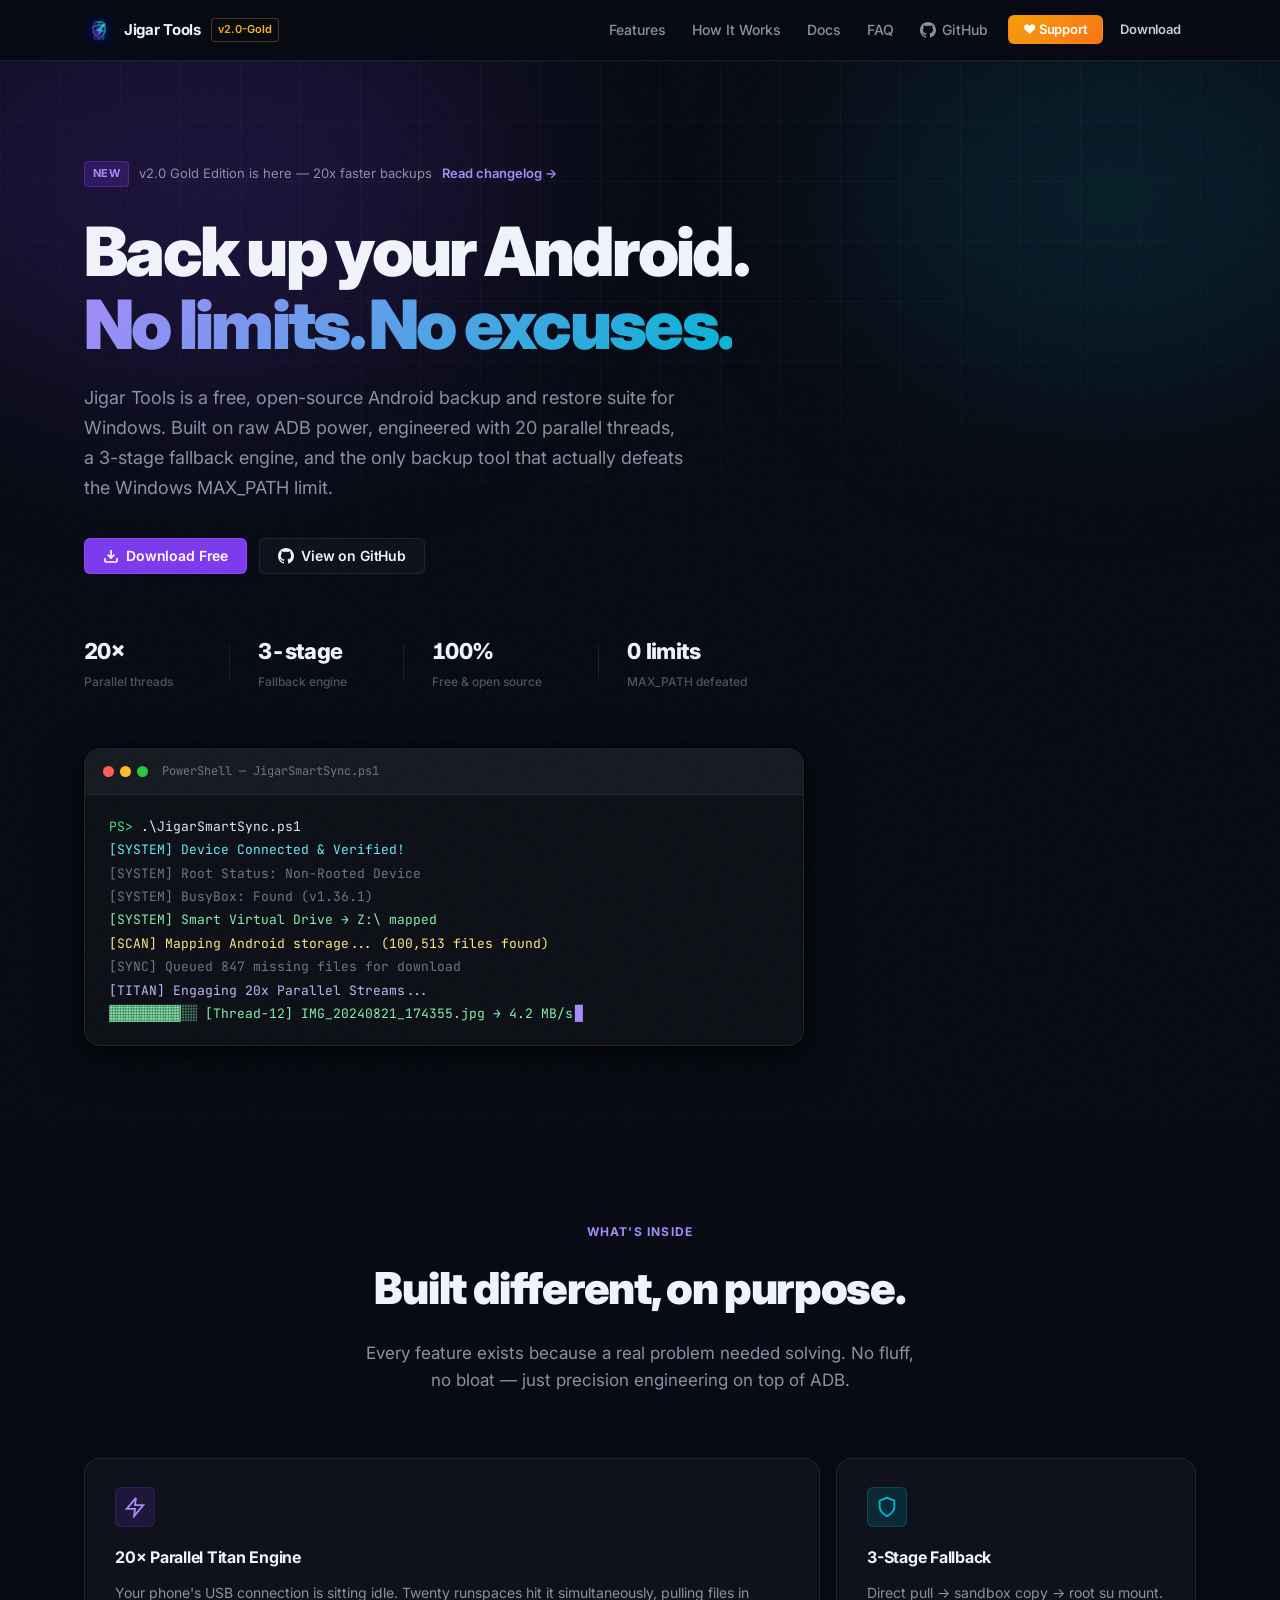
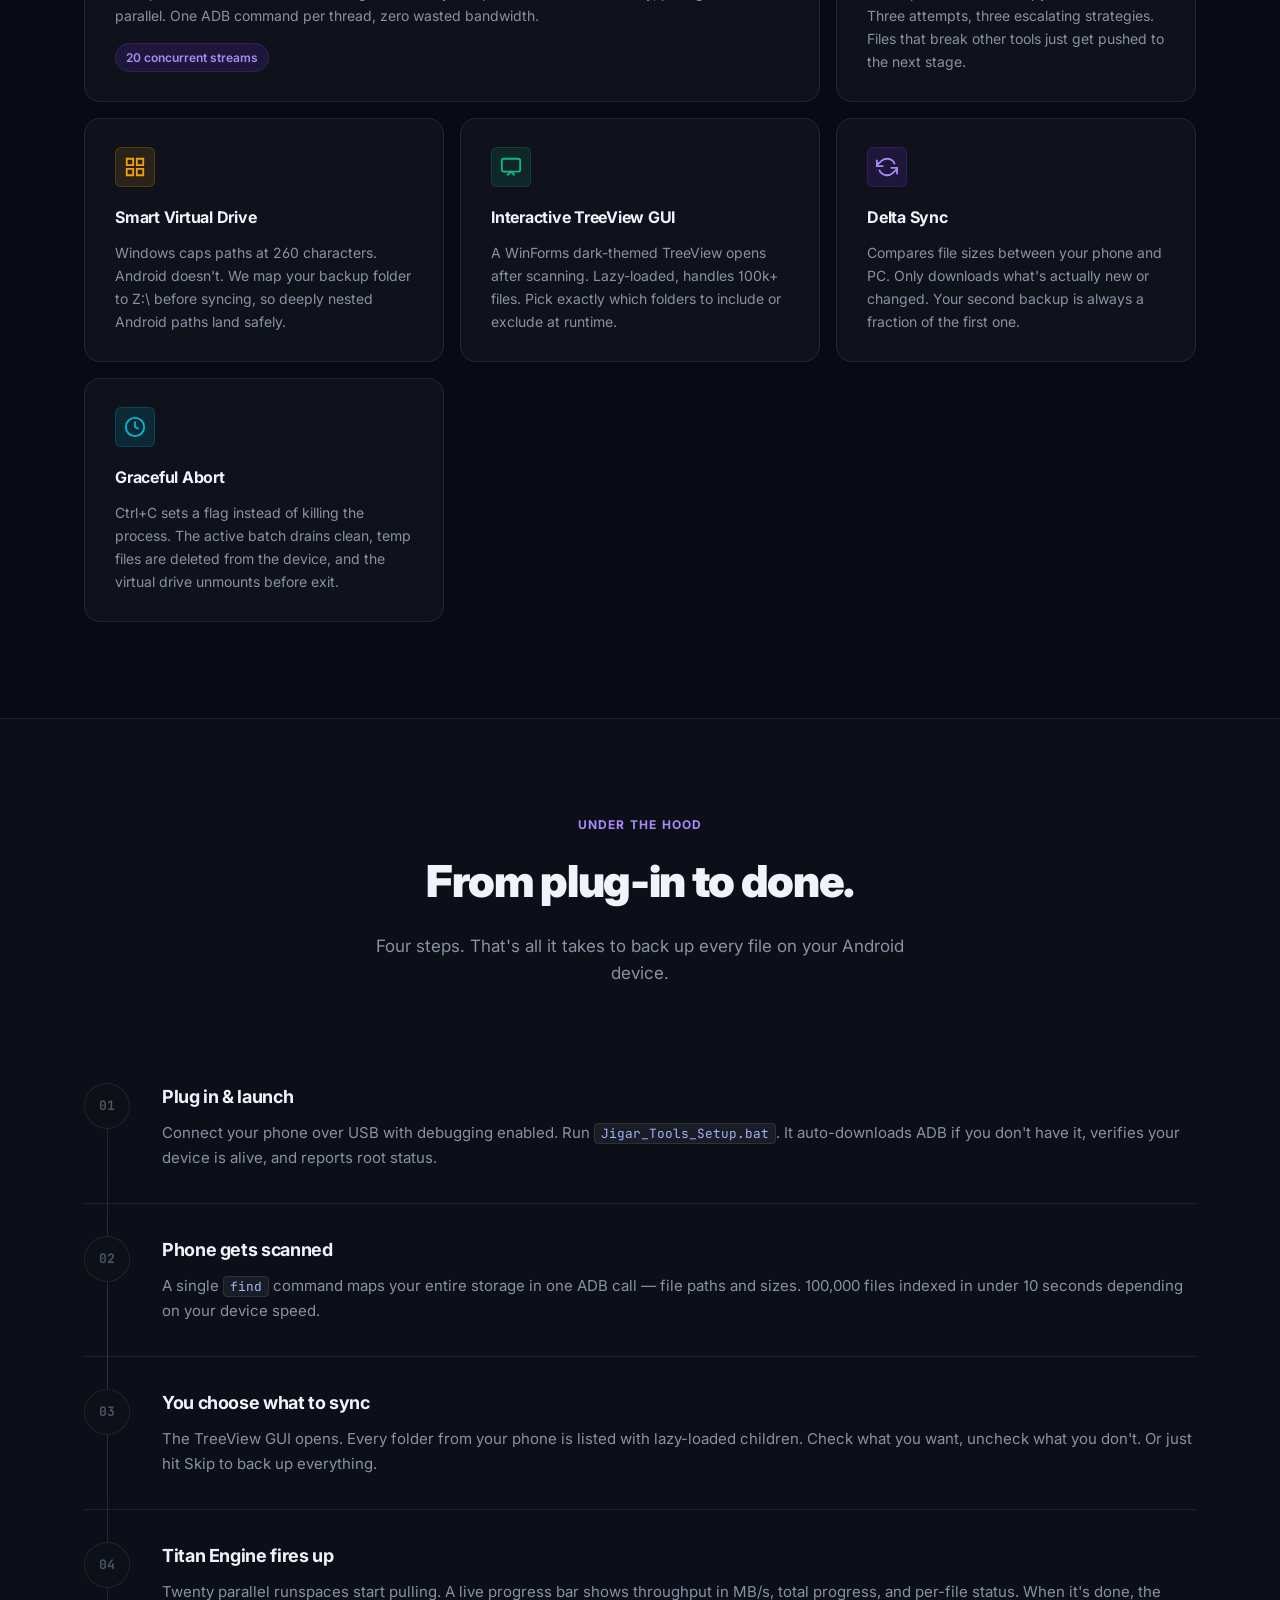
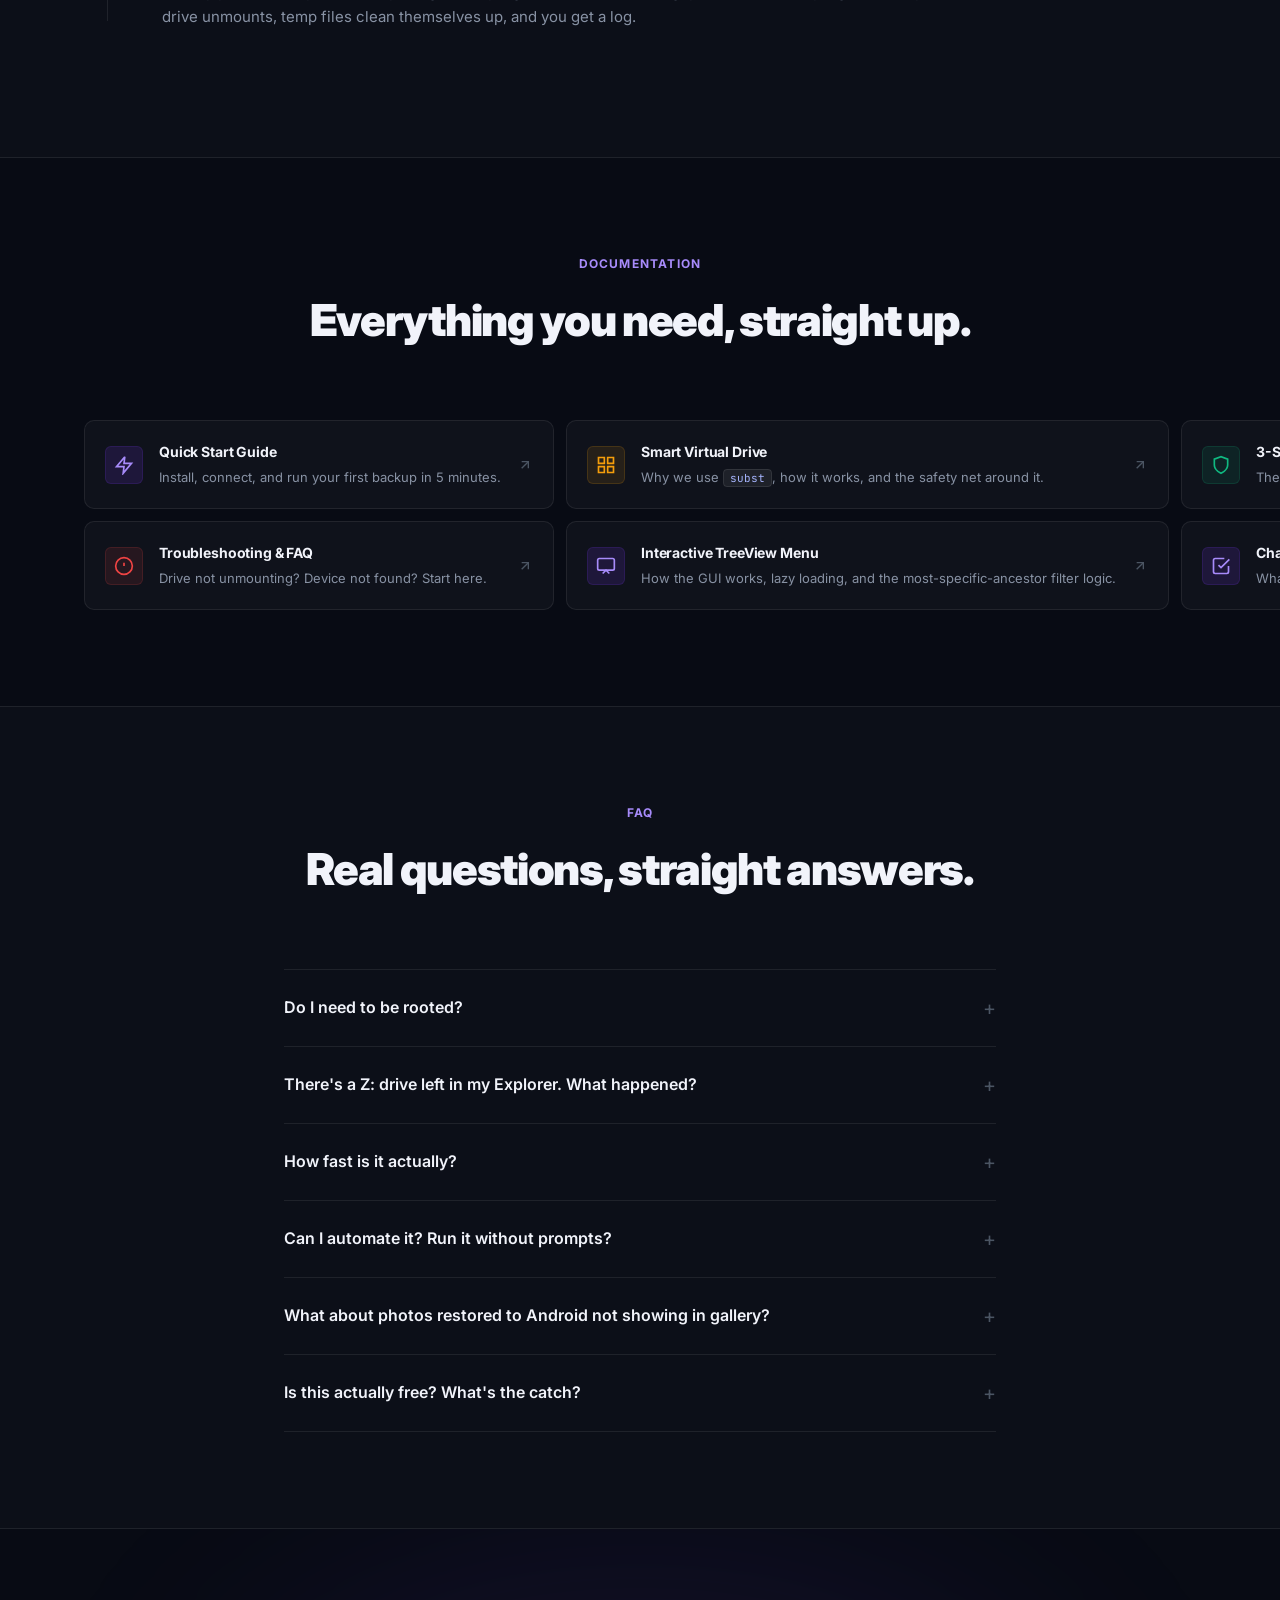
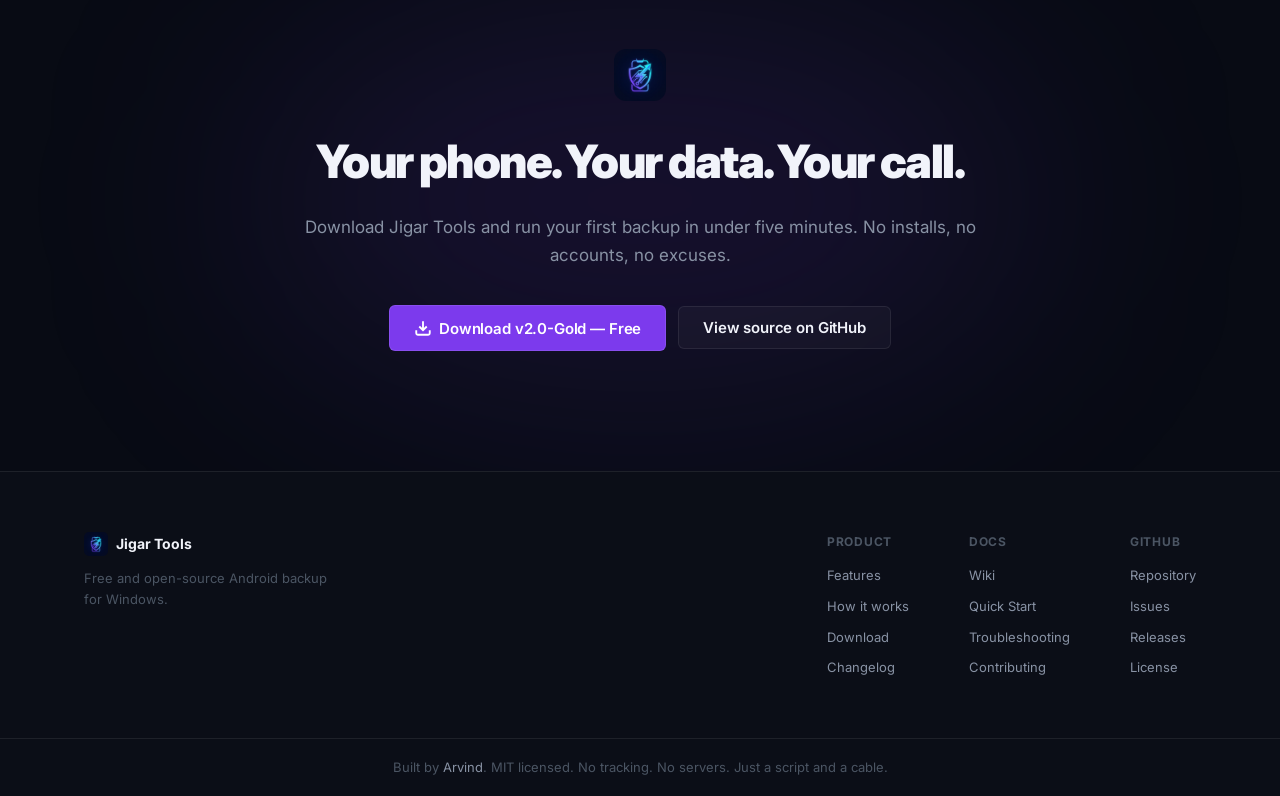
==== docs/index.html @ bf078283 "seo: add Google site verification, sitemap, robots.txt and direct zip download links" ====
<!DOCTYPE html>
<html lang="en">
<head>
  <meta charset="UTF-8" />
  <meta name="viewport" content="width=device-width, initial-scale=1.0" />
  <meta name="theme-color" content="#080b14" />
  <meta name="google-site-verification" content="-aBWUwK1hsN9SuZNOlrkP2RZsDcAniJNOdTKLLr-aZI" />

  <!-- ======= PRIMARY SEO ======= -->
  <title>Jigar Tools — Free Android Backup &amp; Restore for Windows</title>
  <meta name="description" content="Free, open-source Android backup and restore tool for Windows. 20x parallel ADB transfers, 3-stage fallback, MAX_PATH fix, no cloud, no accounts. Download free." />
  <meta name="keywords" content="android backup tool windows, free android backup software, ADB backup tool, android file transfer windows, android backup restore, powershell android backup, jigar tools, android backup without root, best android backup tool 2024" />
  <meta name="author" content="Arvind" />
  <meta name="robots" content="index, follow, max-snippet:-1, max-image-preview:large, max-video-preview:-1" />
  <link rel="canonical" href="https://official-arvind.github.io/jigar-tools/" />

  <!-- ======= OPEN GRAPH (Facebook, LinkedIn, Discord etc) ======= -->
  <meta property="og:type" content="website" />
  <meta property="og:site_name" content="Jigar Tools" />
  <meta property="og:title" content="Jigar Tools — Free Android Backup &amp; Restore for Windows" />
  <meta property="og:description" content="20x parallel ADB transfers, smart MAX_PATH routing, 3-stage fallback — all in a single free PowerShell script. No cloud. No accounts." />
  <meta property="og:image" content="https://official-arvind.github.io/jigar-tools/logo.png" />
  <meta property="og:image:width" content="512" />
  <meta property="og:image:height" content="512" />
  <meta property="og:url" content="https://official-arvind.github.io/jigar-tools/" />
  <meta property="og:locale" content="en_US" />

  <!-- ======= TWITTER / X ======= -->
  <meta name="twitter:card" content="summary_large_image" />
  <meta name="twitter:title" content="Jigar Tools — Free Android Backup for Windows" />
  <meta name="twitter:description" content="20x parallel ADB transfers. 3-stage fallback. MAX_PATH fix. Free forever. No cloud." />
  <meta name="twitter:image" content="https://official-arvind.github.io/jigar-tools/logo.png" />

  <!-- ======= STRUCTURED DATA (Google Rich Results) ======= -->
  <script type="application/ld+json">
  {
    "@context": "https://schema.org",
    "@type": "SoftwareApplication",
    "name": "Jigar Tools",
    "alternateName": ["Jigar Android Backup", "JigarSmartSync", "Android Backup Tool"],
    "applicationCategory": "UtilitiesApplication",
    "applicationSubCategory": "Backup Software",
    "operatingSystem": "Windows 10, Windows 11",
    "url": "https://official-arvind.github.io/jigar-tools/",
    "downloadUrl": "https://github.com/official-Arvind/jigar-tools/releases/download/v2.0-Gold/Jigar_Tools_2.0-Gold.zip",
    "softwareVersion": "2.0-Gold",
    "releaseNotes": "https://github.com/official-Arvind/jigar-tools/blob/main/docs/CHANGELOG.md",
    "offers": {
      "@type": "Offer",
      "price": "0",
      "priceCurrency": "USD"
    },
    "description": "Free, open-source Android backup and restore tool for Windows. Uses 20 parallel ADB threads to maximize transfer speed, includes a 3-stage fallback engine for locked files, solves the Windows MAX_PATH limit via smart virtual drive mapping, and features a dark-themed interactive folder picker.",
    "featureList": [
      "20x parallel ADB file transfers",
      "3-stage fallback: direct pull, sandbox copy, root su mount",
      "Windows MAX_PATH fix via virtual drive mapping",
      "Delta sync (only downloads new or changed files)",
      "Interactive WinForms folder selector",
      "Supports rooted and non-rooted Android devices",
      "BusyBox detection and fallback",
      "Graceful abort with cleanup",
      "Full restore with media scanner trigger",
      "Free and open source — MIT license"
    ],
    "softwareRequirements": "Windows 10 or later, ADB (auto-downloaded), USB debugging enabled on Android",
    "author": {
      "@type": "Person",
      "name": "Arvind",
      "url": "https://github.com/official-Arvind"
    },
    "maintainer": {
      "@type": "Person",
      "name": "Arvind",
      "url": "https://github.com/official-Arvind"
    },
    "license": "https://github.com/official-Arvind/jigar-tools/blob/main/LICENSE.md",
    "codeRepository": "https://github.com/official-Arvind/jigar-tools",
    "isAccessibleForFree": true,
    "screenshot": "https://official-arvind.github.io/jigar-tools/logo.png"
  }
  </script>

  <!-- ======= BREADCRUMB (for Google site links) ======= -->
  <script type="application/ld+json">
  {
    "@context": "https://schema.org",
    "@type": "BreadcrumbList",
    "itemListElement": [
      {
        "@type": "ListItem",
        "position": 1,
        "name": "Jigar Tools",
        "item": "https://official-arvind.github.io/jigar-tools/"
      }
    ]
  }
  </script>

  <!-- ======= FAVICON ======= -->
  <link rel="icon" type="image/png" href="logo.png" />
  <link rel="apple-touch-icon" href="logo.png" />

  <!-- ======= FONTS ======= -->
  <link rel="preconnect" href="https://fonts.googleapis.com" />
  <link rel="preconnect" href="https://fonts.gstatic.com" crossorigin />
  <link href="https://fonts.googleapis.com/css2?family=Inter:wght@400;500;600;700;800;900&family=JetBrains+Mono:wght@400;500;700&display=swap" rel="stylesheet" />

  <link rel="stylesheet" href="style.css" />
</head>
<body>

  <!-- ======= HEADER / NAV ======= -->
  <header class="site-header" id="site-header">
    <div class="header-inner">
      <a href="#" class="logo-link" aria-label="Jigar Tools home">
        <img src="logo.png" alt="Jigar Tools logo" class="logo-img" />
        <span class="logo-name">Jigar Tools</span>
        <span class="logo-tag">v2.0-Gold</span>
      </a>

      <nav class="main-nav" id="main-nav" role="navigation" aria-label="Main navigation">
        <a href="#features" class="nav-link">Features</a>
        <a href="#how-it-works" class="nav-link">How It Works</a>
        <a href="#docs" class="nav-link">Docs</a>
        <a href="#faq" class="nav-link">FAQ</a>
        <a href="https://github.com/official-Arvind/jigar-tools" class="nav-link nav-link--gh" target="_blank" rel="noopener">
          <svg width="16" height="16" viewBox="0 0 24 24" fill="currentColor" aria-hidden="true"><path d="M12 0C5.37 0 0 5.37 0 12c0 5.3 3.44 9.8 8.2 11.39.6.11.82-.26.82-.58 0-.28-.01-1.03-.02-2.03-3.34.73-4.04-1.61-4.04-1.61-.55-1.39-1.34-1.76-1.34-1.76-1.09-.74.08-.73.08-.73 1.2.08 1.84 1.24 1.84 1.24 1.07 1.83 2.8 1.3 3.48.99.11-.78.42-1.3.76-1.6-2.67-.3-5.47-1.33-5.47-5.93 0-1.31.47-2.38 1.24-3.22-.12-.3-.54-1.52.12-3.18 0 0 1.01-.32 3.3 1.23a11.5 11.5 0 0 1 3-.4c1.02 0 2.04.14 3 .4 2.28-1.55 3.29-1.23 3.29-1.23.66 1.66.25 2.88.12 3.18.77.84 1.23 1.91 1.23 3.22 0 4.61-2.8 5.63-5.48 5.93.43.37.81 1.1.81 2.22 0 1.6-.01 2.9-.01 3.29 0 .32.21.7.82.58C20.56 21.8 24 17.3 24 12 24 5.37 18.63 0 12 0z"/></svg>
          GitHub
        </a>
        <a href="donate.html" class="btn btn-sm" style="background:linear-gradient(135deg,#f59e0b,#f97316);border-color:rgba(245,158,11,0.3);color:#fff;">❤️ Support</a>
        <a href="https://github.com/official-Arvind/jigar-tools/releases/download/v2.0-Gold/Jigar_Tools_2.0-Gold.zip" download="Jigar_Tools_2.0-Gold.zip" class="btn btn-sm" target="_blank" rel="noopener">Download</a>
      </nav>

      <button class="hamburger" id="hamburger" aria-label="Open menu" aria-expanded="false">
        <span></span><span></span><span></span>
      </button>
    </div>

    <!-- Mobile Nav Drawer -->
    <div class="mobile-nav" id="mobile-nav" aria-hidden="true">
      <a href="#features" class="mobile-nav-link">Features</a>
      <a href="#how-it-works" class="mobile-nav-link">How It Works</a>
      <a href="#docs" class="mobile-nav-link">Docs</a>
      <a href="#faq" class="mobile-nav-link">FAQ</a>
      <a href="https://github.com/official-Arvind/jigar-tools" class="mobile-nav-link" target="_blank" rel="noopener">GitHub</a>
      <a href="donate.html" class="mobile-nav-link" style="color:#fbbf24;">❤️ Support the project</a>
      <a href="https://github.com/official-Arvind/jigar-tools/releases/download/v2.0-Gold/Jigar_Tools_2.0-Gold.zip" download="Jigar_Tools_2.0-Gold.zip" class="btn btn-sm w-full" target="_blank" rel="noopener">Download v2.0-Gold</a>
    </div>
  </header>

  <main>

    <!-- ======= HERO ======= -->
    <section class="hero" id="hero" aria-label="Hero section">
      <div class="hero-bg-grid" aria-hidden="true"></div>
      <div class="hero-glow hero-glow--1" aria-hidden="true"></div>
      <div class="hero-glow hero-glow--2" aria-hidden="true"></div>

      <div class="container">
        <div class="hero-eyebrow">
          <span class="badge badge--new">New</span>
          <span>v2.0 Gold Edition is here — 20x faster backups</span>
          <a href="#" class="badge-link">Read changelog →</a>
        </div>

        <h1 class="hero-title">
          Back up your Android.<br />
          <span class="gradient-text">No limits. No excuses.</span>
        </h1>

        <p class="hero-desc">
          Jigar Tools is a free, open-source Android backup and restore suite for Windows. Built on raw ADB power, engineered with 20 parallel threads, a 3-stage fallback engine, and the only backup tool that actually defeats the Windows MAX_PATH limit.
        </p>

        <div class="hero-actions">
          <a href="https://github.com/official-Arvind/jigar-tools/releases/download/v2.0-Gold/Jigar_Tools_2.0-Gold.zip" download="Jigar_Tools_2.0-Gold.zip" class="btn btn-primary" target="_blank" rel="noopener">
            <svg width="16" height="16" viewBox="0 0 24 24" fill="none" stroke="currentColor" stroke-width="2.5"><path d="M21 15v4a2 2 0 0 1-2 2H5a2 2 0 0 1-2-2v-4"/><polyline points="7 10 12 15 17 10"/><line x1="12" y1="15" x2="12" y2="3"/></svg>
            Download Free
          </a>
          <a href="https://github.com/official-Arvind/jigar-tools" class="btn btn-ghost" target="_blank" rel="noopener">
            <svg width="16" height="16" viewBox="0 0 24 24" fill="currentColor"><path d="M12 0C5.37 0 0 5.37 0 12c0 5.3 3.44 9.8 8.2 11.39.6.11.82-.26.82-.58 0-.28-.01-1.03-.02-2.03-3.34.73-4.04-1.61-4.04-1.61-.55-1.39-1.34-1.76-1.34-1.76-1.09-.74.08-.73.08-.73 1.2.08 1.84 1.24 1.84 1.24 1.07 1.83 2.8 1.3 3.48.99.11-.78.42-1.3.76-1.6-2.67-.3-5.47-1.33-5.47-5.93 0-1.31.47-2.38 1.24-3.22-.12-.3-.54-1.52.12-3.18 0 0 1.01-.32 3.3 1.23a11.5 11.5 0 0 1 3-.4c1.02 0 2.04.14 3 .4 2.28-1.55 3.29-1.23 3.29-1.23.66 1.66.25 2.88.12 3.18.77.84 1.23 1.91 1.23 3.22 0 4.61-2.8 5.63-5.48 5.93.43.37.81 1.1.81 2.22 0 1.6-.01 2.9-.01 3.29 0 .32.21.7.82.58C20.56 21.8 24 17.3 24 12 24 5.37 18.63 0 12 0z"/></svg>
            View on GitHub
          </a>
        </div>

        <!-- Stats bar -->
        <div class="hero-stats">
          <div class="stat-item">
            <span class="stat-num">20×</span>
            <span class="stat-label">Parallel threads</span>
          </div>
          <div class="stat-divider" aria-hidden="true"></div>
          <div class="stat-item">
            <span class="stat-num">3-stage</span>
            <span class="stat-label">Fallback engine</span>
          </div>
          <div class="stat-divider" aria-hidden="true"></div>
          <div class="stat-item">
            <span class="stat-num">100%</span>
            <span class="stat-label">Free &amp; open source</span>
          </div>
          <div class="stat-divider" aria-hidden="true"></div>
          <div class="stat-item">
            <span class="stat-num">0 limits</span>
            <span class="stat-label">MAX_PATH defeated</span>
          </div>
        </div>

        <!-- Terminal preview -->
        <div class="terminal-card" role="img" aria-label="Terminal output showing a sync in progress">
          <div class="terminal-bar">
            <div class="terminal-dots" aria-hidden="true">
              <span class="dot dot--red"></span>
              <span class="dot dot--yellow"></span>
              <span class="dot dot--green"></span>
            </div>
            <span class="terminal-title-text">PowerShell — JigarSmartSync.ps1</span>
          </div>
          <div class="terminal-body">
            <div class="t-line"><span class="t-prompt">PS&gt;</span> <span class="t-cmd">.\JigarSmartSync.ps1</span></div>
            <div class="t-line t-cyan">[SYSTEM] Device Connected &amp; Verified!</div>
            <div class="t-line t-dim">[SYSTEM] Root Status: Non-Rooted Device</div>
            <div class="t-line t-dim">[SYSTEM] BusyBox: Found (v1.36.1)</div>
            <div class="t-line t-green">[SYSTEM] Smart Virtual Drive → Z:\ mapped</div>
            <div class="t-line t-yellow">[SCAN]   Mapping Android storage... (100,513 files found)</div>
            <div class="t-line t-dim">[SYNC]   Queued 847 missing files for download</div>
            <div class="t-line t-violet">[TITAN]  Engaging 20x Parallel Streams...</div>
            <div class="t-line t-green t-blink">▓▓▓▓▓▓▓▓▓░░  [Thread-12] IMG_20240821_174355.jpg → 4.2 MB/s</div>
          </div>
        </div>
      </div>
    </section>

    <!-- ======= FEATURES ======= -->
    <section class="section" id="features" aria-labelledby="features-title">
      <div class="container">
        <div class="section-header">
          <p class="section-eyebrow">What's inside</p>
          <h2 id="features-title" class="section-title">Built different, on purpose.</h2>
          <p class="section-desc">Every feature exists because a real problem needed solving. No fluff, no bloat — just precision engineering on top of ADB.</p>
        </div>

        <div class="features-grid">
          <!-- Feature 1 -->
          <article class="feature-card feature-card--wide" tabindex="0">
            <div class="feature-icon" aria-hidden="true">
              <svg width="22" height="22" viewBox="0 0 24 24" fill="none" stroke="currentColor" stroke-width="2"><polyline points="13 2 3 14 12 14 11 22 21 10 12 10 13 2"/></svg>
            </div>
            <h3>20× Parallel Titan Engine</h3>
            <p>Your phone's USB connection is sitting idle. Twenty runspaces hit it simultaneously, pulling files in parallel. One ADB command per thread, zero wasted bandwidth.</p>
            <div class="feature-pill">20 concurrent streams</div>
          </article>

          <!-- Feature 2 -->
          <article class="feature-card" tabindex="0">
            <div class="feature-icon feature-icon--cyan" aria-hidden="true">
              <svg width="22" height="22" viewBox="0 0 24 24" fill="none" stroke="currentColor" stroke-width="2"><path d="M12 22s8-4 8-10V5l-8-3-8 3v7c0 6 8 10 8 10z"/></svg>
            </div>
            <h3>3-Stage Fallback</h3>
            <p>Direct pull → sandbox copy → root su mount. Three attempts, three escalating strategies. Files that break other tools just get pushed to the next stage.</p>
          </article>

          <!-- Feature 3 -->
          <article class="feature-card" tabindex="0">
            <div class="feature-icon feature-icon--orange" aria-hidden="true">
              <svg width="22" height="22" viewBox="0 0 24 24" fill="none" stroke="currentColor" stroke-width="2"><path d="M3 3h7v7H3zM14 3h7v7h-7zM14 14h7v7h-7zM3 14h7v7H3z"/></svg>
            </div>
            <h3>Smart Virtual Drive</h3>
            <p>Windows caps paths at 260 characters. Android doesn't. We map your backup folder to Z:\ before syncing, so deeply nested Android paths land safely.</p>
          </article>

          <!-- Feature 4 -->
          <article class="feature-card" tabindex="0">
            <div class="feature-icon feature-icon--green" aria-hidden="true">
              <svg width="22" height="22" viewBox="0 0 24 24" fill="none" stroke="currentColor" stroke-width="2"><rect x="2" y="3" width="20" height="14" rx="2"/><polyline points="8 21 12 17 16 21"/></svg>
            </div>
            <h3>Interactive TreeView GUI</h3>
            <p>A WinForms dark-themed TreeView opens after scanning. Lazy-loaded, handles 100k+ files. Pick exactly which folders to include or exclude at runtime.</p>
          </article>

          <!-- Feature 5 -->
          <article class="feature-card" tabindex="0">
            <div class="feature-icon feature-icon--violet" aria-hidden="true">
              <svg width="22" height="22" viewBox="0 0 24 24" fill="none" stroke="currentColor" stroke-width="2"><polyline points="1 4 1 11 8 11"/><polyline points="23 20 23 13 16 13"/><path d="M20.49 9A9 9 0 0 0 5.64 5.64L1 10m22 4l-4.64 4.36A9 9 0 0 1 3.51 15"/></svg>
            </div>
            <h3>Delta Sync</h3>
            <p>Compares file sizes between your phone and PC. Only downloads what's actually new or changed. Your second backup is always a fraction of the first one.</p>
          </article>

          <!-- Feature 6 -->
          <article class="feature-card" tabindex="0">
            <div class="feature-icon feature-icon--cyan" aria-hidden="true">
              <svg width="22" height="22" viewBox="0 0 24 24" fill="none" stroke="currentColor" stroke-width="2"><circle cx="12" cy="12" r="10"/><polyline points="12 6 12 12 16 14"/></svg>
            </div>
            <h3>Graceful Abort</h3>
            <p>Ctrl+C sets a flag instead of killing the process. The active batch drains clean, temp files are deleted from the device, and the virtual drive unmounts before exit.</p>
          </article>
        </div>
      </div>
    </section>

    <!-- ======= HOW IT WORKS ======= -->
    <section class="section section--alt" id="how-it-works" aria-labelledby="hiw-title">
      <div class="container">
        <div class="section-header">
          <p class="section-eyebrow">Under the hood</p>
          <h2 id="hiw-title" class="section-title">From plug-in to done.</h2>
          <p class="section-desc">Four steps. That's all it takes to back up every file on your Android device.</p>
        </div>

        <div class="steps">
          <div class="step">
            <div class="step-num" aria-hidden="true">01</div>
            <div class="step-content">
              <h3>Plug in &amp; launch</h3>
              <p>Connect your phone over USB with debugging enabled. Run <code>Jigar_Tools_Setup.bat</code>. It auto-downloads ADB if you don't have it, verifies your device is alive, and reports root status.</p>
            </div>
          </div>

          <div class="step">
            <div class="step-num" aria-hidden="true">02</div>
            <div class="step-content">
              <h3>Phone gets scanned</h3>
              <p>A single <code>find</code> command maps your entire storage in one ADB call — file paths and sizes. 100,000 files indexed in under 10 seconds depending on your device speed.</p>
            </div>
          </div>

          <div class="step">
            <div class="step-num" aria-hidden="true">03</div>
            <div class="step-content">
              <h3>You choose what to sync</h3>
              <p>The TreeView GUI opens. Every folder from your phone is listed with lazy-loaded children. Check what you want, uncheck what you don't. Or just hit Skip to back up everything.</p>
            </div>
          </div>

          <div class="step">
            <div class="step-num" aria-hidden="true">04</div>
            <div class="step-content">
              <h3>Titan Engine fires up</h3>
              <p>Twenty parallel runspaces start pulling. A live progress bar shows throughput in MB/s, total progress, and per-file status. When it's done, the drive unmounts, temp files clean themselves up, and you get a log.</p>
            </div>
          </div>
        </div>
      </div>
    </section>

    <!-- ======= DOCS QUICK REFERENCE ======= -->
    <section class="section" id="docs" aria-labelledby="docs-title">
      <div class="container">
        <div class="section-header">
          <p class="section-eyebrow">Documentation</p>
          <h2 id="docs-title" class="section-title">Everything you need, straight up.</h2>
        </div>

        <div class="docs-grid">
          <a class="doc-card" href="https://github.com/official-Arvind/jigar-tools/wiki/Quick-Start-Guide" target="_blank" rel="noopener">
            <div class="doc-card-icon" aria-hidden="true">
              <svg width="20" height="20" viewBox="0 0 24 24" fill="none" stroke="currentColor" stroke-width="2"><polyline points="13 2 3 14 12 14 11 22 21 10 12 10 13 2"/></svg>
            </div>
            <div class="doc-card-content">
              <h3>Quick Start Guide</h3>
              <p>Install, connect, and run your first backup in 5 minutes.</p>
            </div>
            <svg class="doc-arrow" width="16" height="16" viewBox="0 0 24 24" fill="none" stroke="currentColor" stroke-width="2"><line x1="7" y1="17" x2="17" y2="7"/><polyline points="7 7 17 7 17 17"/></svg>
          </a>

          <a class="doc-card" href="https://github.com/official-Arvind/jigar-tools/wiki/Smart-Routing" target="_blank" rel="noopener">
            <div class="doc-card-icon doc-card-icon--orange" aria-hidden="true">
              <svg width="20" height="20" viewBox="0 0 24 24" fill="none" stroke="currentColor" stroke-width="2"><path d="M3 3h7v7H3zM14 3h7v7h-7zM14 14h7v7h-7zM3 14h7v7H3z"/></svg>
            </div>
            <div class="doc-card-content">
              <h3>Smart Virtual Drive</h3>
              <p>Why we use <code>subst</code>, how it works, and the safety net around it.</p>
            </div>
            <svg class="doc-arrow" width="16" height="16" viewBox="0 0 24 24" fill="none" stroke="currentColor" stroke-width="2"><line x1="7" y1="17" x2="17" y2="7"/><polyline points="7 7 17 7 17 17"/></svg>
          </a>

          <a class="doc-card" href="https://github.com/official-Arvind/jigar-tools/wiki/Fallback-Engine" target="_blank" rel="noopener">
            <div class="doc-card-icon doc-card-icon--green" aria-hidden="true">
              <svg width="20" height="20" viewBox="0 0 24 24" fill="none" stroke="currentColor" stroke-width="2"><path d="M12 22s8-4 8-10V5l-8-3-8 3v7c0 6 8 10 8 10z"/></svg>
            </div>
            <div class="doc-card-content">
              <h3>3-Stage Fallback Architecture</h3>
              <p>The full breakdown of what happens when direct ADB pull fails.</p>
            </div>
            <svg class="doc-arrow" width="16" height="16" viewBox="0 0 24 24" fill="none" stroke="currentColor" stroke-width="2"><line x1="7" y1="17" x2="17" y2="7"/><polyline points="7 7 17 7 17 17"/></svg>
          </a>

          <a class="doc-card" href="https://github.com/official-Arvind/jigar-tools/wiki/Troubleshooting" target="_blank" rel="noopener">
            <div class="doc-card-icon doc-card-icon--red" aria-hidden="true">
              <svg width="20" height="20" viewBox="0 0 24 24" fill="none" stroke="currentColor" stroke-width="2"><circle cx="12" cy="12" r="10"/><line x1="12" y1="8" x2="12" y2="12"/><line x1="12" y1="16" x2="12.01" y2="16"/></svg>
            </div>
            <div class="doc-card-content">
              <h3>Troubleshooting &amp; FAQ</h3>
              <p>Drive not unmounting? Device not found? Start here.</p>
            </div>
            <svg class="doc-arrow" width="16" height="16" viewBox="0 0 24 24" fill="none" stroke="currentColor" stroke-width="2"><line x1="7" y1="17" x2="17" y2="7"/><polyline points="7 7 17 7 17 17"/></svg>
          </a>

          <a class="doc-card" href="https://github.com/official-Arvind/jigar-tools/wiki/Interactive-Menu" target="_blank" rel="noopener">
            <div class="doc-card-icon doc-card-icon--violet" aria-hidden="true">
              <svg width="20" height="20" viewBox="0 0 24 24" fill="none" stroke="currentColor" stroke-width="2"><rect x="2" y="3" width="20" height="14" rx="2"/><polyline points="8 21 12 17 16 21"/></svg>
            </div>
            <div class="doc-card-content">
              <h3>Interactive TreeView Menu</h3>
              <p>How the GUI works, lazy loading, and the most-specific-ancestor filter logic.</p>
            </div>
            <svg class="doc-arrow" width="16" height="16" viewBox="0 0 24 24" fill="none" stroke="currentColor" stroke-width="2"><line x1="7" y1="17" x2="17" y2="7"/><polyline points="7 7 17 7 17 17"/></svg>
          </a>

          <a class="doc-card" href="https://github.com/official-Arvind/jigar-tools/blob/main/docs/CHANGELOG.md" target="_blank" rel="noopener">
            <div class="doc-card-icon" aria-hidden="true">
              <svg width="20" height="20" viewBox="0 0 24 24" fill="none" stroke="currentColor" stroke-width="2"><polyline points="9 11 12 14 22 4"/><path d="M21 12v7a2 2 0 0 1-2 2H5a2 2 0 0 1-2-2V5a2 2 0 0 1 2-2h11"/></svg>
            </div>
            <div class="doc-card-content">
              <h3>Changelog</h3>
              <p>What changed in v2.0 Gold — every fix, every feature, nothing redacted.</p>
            </div>
            <svg class="doc-arrow" width="16" height="16" viewBox="0 0 24 24" fill="none" stroke="currentColor" stroke-width="2"><line x1="7" y1="17" x2="17" y2="7"/><polyline points="7 7 17 7 17 17"/></svg>
          </a>
        </div>
      </div>
    </section>

    <!-- ======= FAQ ======= -->
    <section class="section section--alt" id="faq" aria-labelledby="faq-title">
      <div class="container container--narrow">
        <div class="section-header">
          <p class="section-eyebrow">FAQ</p>
          <h2 id="faq-title" class="section-title">Real questions, straight answers.</h2>
        </div>

        <div class="faq-list" role="list">
          <details class="faq-item" role="listitem">
            <summary class="faq-q">Do I need to be rooted?</summary>
            <div class="faq-a">
              <p>No. The tool works on non-rooted devices via standard ADB access. Root unlocks access to <code>/data/media/0</code> and speeds up scanning with native <code>find</code> commands, but it's completely optional. If you're not rooted, the 3-stage fallback handles everything it can.</p>
            </div>
          </details>

          <details class="faq-item" role="listitem">
            <summary class="faq-q">There's a Z: drive left in my Explorer. What happened?</summary>
            <div class="faq-a">
              <p>If the terminal was force-closed (like hitting the X button), the cleanup phase was skipped. Fix it manually by running <code>subst Z: /D</code> in any terminal. Starting the tool again will also automatically detect and unmount any leftover drives pointing to your backup folder.</p>
            </div>
          </details>

          <details class="faq-item" role="listitem">
            <summary class="faq-q">How fast is it actually?</summary>
            <div class="faq-a">
              <p>That's limited by your USB controller and your phone's storage speed, not by the tool. On USB 3.0 with a mid-range phone you'll typically see 35–50 MB/s average. Budget phones with USB 2.0 controllers cap out around 25–35 MB/s. Either way, 20 threads means you're saturating whatever the connection can give.</p>
            </div>
          </details>

          <details class="faq-item" role="listitem">
            <summary class="faq-q">Can I automate it? Run it without prompts?</summary>
            <div class="faq-a">
              <p>Yes. Pass the <code>-NonInteractive</code> flag when calling the script directly. It'll skip the folder picker (uses the saved location from <code>settings.json</code>) and bypass the GUI filter menu, making it suitable for scheduled tasks or scripted automation.</p>
            </div>
          </details>

          <details class="faq-item" role="listitem">
            <summary class="faq-q">What about photos restored to Android not showing in gallery?</summary>
            <div class="faq-a">
              <p>The restore script fires an Android Media Scanner broadcast intent for each restored file immediately after transfer. If they still don't show up, wait a minute or two for the media database to catch up, or reboot the device once.</p>
            </div>
          </details>

          <details class="faq-item" role="listitem">
            <summary class="faq-q">Is this actually free? What's the catch?</summary>
            <div class="faq-a">
              <p>Fully free, MIT licensed, open source on GitHub. No telemetry, no accounts, no cloud syncing your data anywhere. It's a PowerShell script that uses ADB. That's it. The catch is you need Windows and a cable.</p>
            </div>
          </details>
        </div>
      </div>
    </section>

    <!-- ======= CTA ======= -->
    <section class="section cta-section" aria-labelledby="cta-title">
      <div class="cta-glow" aria-hidden="true"></div>
      <div class="container container--narrow cta-content">
        <img src="logo.png" alt="" class="cta-logo" aria-hidden="true" />
        <h2 id="cta-title" class="cta-title">Your phone. Your data. Your call.</h2>
        <p class="cta-desc">Download Jigar Tools and run your first backup in under five minutes. No installs, no accounts, no excuses.</p>
        <div class="cta-actions">
          <a href="https://github.com/official-Arvind/jigar-tools/releases/download/v2.0-Gold/Jigar_Tools_2.0-Gold.zip" download="Jigar_Tools_2.0-Gold.zip" class="btn btn-primary btn-lg" target="_blank" rel="noopener">
            <svg width="18" height="18" viewBox="0 0 24 24" fill="none" stroke="currentColor" stroke-width="2.5"><path d="M21 15v4a2 2 0 0 1-2 2H5a2 2 0 0 1-2-2v-4"/><polyline points="7 10 12 15 17 10"/><line x1="12" y1="15" x2="12" y2="3"/></svg>
            Download v2.0-Gold — Free
          </a>
          <a href="https://github.com/official-Arvind/jigar-tools" class="btn btn-ghost btn-lg" target="_blank" rel="noopener">View source on GitHub</a>
        </div>
      </div>
    </section>

  </main>

  <!-- ======= FOOTER ======= -->
  <footer class="site-footer-bottom">
    <div class="container footer-inner">
      <div class="footer-left">
        <a href="#" class="footer-logo" aria-label="Jigar Tools home">
          <img src="logo.png" alt="Jigar Tools" class="footer-logo-img" />
          <span>Jigar Tools</span>
        </a>
        <p class="footer-tagline">Free and open-source Android backup for Windows.</p>
      </div>

      <nav class="footer-nav" aria-label="Footer navigation">
        <div class="footer-nav-col">
          <p class="footer-nav-heading">Product</p>
          <a href="#features">Features</a>
          <a href="#how-it-works">How it works</a>
          <a href="https://github.com/official-Arvind/jigar-tools/releases/download/v2.0-Gold/Jigar_Tools_2.0-Gold.zip" download="Jigar_Tools_2.0-Gold.zip" target="_blank" rel="noopener">Download</a>
          <a href="https://github.com/official-Arvind/jigar-tools/blob/main/docs/CHANGELOG.md" target="_blank" rel="noopener">Changelog</a>
        </div>
        <div class="footer-nav-col">
          <p class="footer-nav-heading">Docs</p>
          <a href="https://github.com/official-Arvind/jigar-tools/wiki" target="_blank" rel="noopener">Wiki</a>
          <a href="https://github.com/official-Arvind/jigar-tools/wiki/Quick-Start-Guide" target="_blank" rel="noopener">Quick Start</a>
          <a href="https://github.com/official-Arvind/jigar-tools/wiki/Troubleshooting" target="_blank" rel="noopener">Troubleshooting</a>
          <a href="https://github.com/official-Arvind/jigar-tools/blob/main/docs/CONTRIBUTING.md" target="_blank" rel="noopener">Contributing</a>
        </div>
        <div class="footer-nav-col">
          <p class="footer-nav-heading">GitHub</p>
          <a href="https://github.com/official-Arvind/jigar-tools" target="_blank" rel="noopener">Repository</a>
          <a href="https://github.com/official-Arvind/jigar-tools/issues" target="_blank" rel="noopener">Issues</a>
          <a href="https://github.com/official-Arvind/jigar-tools/releases" target="_blank" rel="noopener">Releases</a>
          <a href="https://github.com/official-Arvind/jigar-tools/blob/main/LICENSE.md" target="_blank" rel="noopener">License</a>
        </div>
      </nav>
    </div>

    <div class="footer-bottom-bar">
      <div class="container">
        <p>Built by <a href="https://github.com/official-Arvind" target="_blank" rel="noopener">Arvind</a>. MIT licensed. No tracking. No servers. Just a script and a cable.</p>
      </div>
    </div>
  </footer>

  <script src="app.js"></script>
</body>
</html>
---- docs/style.css ----
/* ============================================================
   Jigar Tools — Product Site Stylesheet
   Design philosophy: Clean, opinionated, human-crafted.
   Inspired by: Linear, Vercel, Raycast
   ============================================================ */

/* ---- Reset & Base ---- */
*, *::before, *::after { box-sizing: border-box; margin: 0; padding: 0; }
html { font-size: 16px; scroll-behavior: smooth; -webkit-font-smoothing: antialiased; }
body {
  font-family: 'Inter', system-ui, -apple-system, sans-serif;
  background-color: #080b14;
  color: #c8ccd8;
  line-height: 1.6;
  overflow-x: hidden;
  text-rendering: optimizeLegibility;
  font-feature-settings: 'rlig' 1, 'calt' 1, 'cv01' 1, 'cv03' 1;
}
img { display: block; max-width: 100%; }
a { color: inherit; text-decoration: none; }
button { font-family: inherit; cursor: pointer; }
code {
  font-family: 'JetBrains Mono', 'Fira Code', monospace;
  font-size: 0.85em;
  background: rgba(255,255,255,0.06);
  border: 1px solid rgba(255,255,255,0.09);
  border-radius: 4px;
  padding: 1px 6px;
  color: #a5b4fc;
}

/* ---- Design tokens ---- */
:root {
  --violet: #7c3aed;
  --violet-light: #a78bfa;
  --violet-dim: rgba(124, 58, 237, 0.15);
  --cyan: #06b6d4;
  --cyan-dim: rgba(6, 182, 212, 0.15);
  --green: #10b981;
  --orange: #f59e0b;
  --red: #ef4444;
  --border: rgba(255,255,255,0.08);
  --border-hover: rgba(255,255,255,0.15);
  --surface: rgba(255,255,255,0.03);
  --surface-hover: rgba(255,255,255,0.06);
  --text-primary: #f1f3fa;
  --text-secondary: #8892a4;
  --text-muted: #4b5563;
  --radius-sm: 6px;
  --radius-md: 10px;
  --radius-lg: 16px;
  --radius-xl: 24px;
  --shadow-sm: 0 1px 3px rgba(0,0,0,0.4), 0 1px 2px rgba(0,0,0,0.3);
  --shadow-md: 0 4px 12px rgba(0,0,0,0.5), 0 2px 4px rgba(0,0,0,0.3);
  --shadow-lg: 0 12px 40px rgba(0,0,0,0.6), 0 4px 12px rgba(0,0,0,0.3);
  --transition: 150ms ease-out;
  --transition-slow: 280ms ease-out;
}

/* ---- Layout Utilities ---- */
.container {
  width: 100%;
  max-width: 1160px;
  margin: 0 auto;
  padding: 0 24px;
}
.container--narrow { max-width: 760px; }
.w-full { width: 100%; }

/* ============================================================
   BUTTONS
   ============================================================ */
.btn {
  display: inline-flex;
  align-items: center;
  gap: 7px;
  padding: 9px 18px;
  border-radius: var(--radius-sm);
  font-size: 14px;
  font-weight: 600;
  line-height: 1;
  letter-spacing: -0.01em;
  border: 1px solid transparent;
  transition: background var(--transition), border-color var(--transition), box-shadow var(--transition), transform var(--transition), color var(--transition);
  cursor: pointer;
  white-space: nowrap;
}
.btn:active { transform: scale(0.97); }

.btn-sm { padding: 7px 14px; font-size: 13px; }
.btn-lg { padding: 13px 24px; font-size: 15px; }

.btn-primary {
  background: var(--violet);
  color: #fff;
  border-color: rgba(255,255,255,0.1);
  box-shadow: 0 0 0 0 rgba(124,58,237,0);
}
.btn-primary:hover {
  background: #6d28d9;
  box-shadow: 0 0 0 3px rgba(124,58,237,0.25);
  transform: translateY(-1px);
}
.btn-primary:focus-visible {
  outline: none;
  box-shadow: 0 0 0 3px rgba(124,58,237,0.5);
}

.btn-ghost {
  background: var(--surface);
  color: var(--text-primary);
  border-color: var(--border);
}
.btn-ghost:hover {
  background: var(--surface-hover);
  border-color: var(--border-hover);
  transform: translateY(-1px);
}

/* ============================================================
   HEADER / NAV
   ============================================================ */
.site-header {
  position: sticky;
  top: 0;
  z-index: 100;
  background: rgba(8, 11, 20, 0.85);
  backdrop-filter: blur(16px);
  -webkit-backdrop-filter: blur(16px);
  border-bottom: 1px solid var(--border);
  transition: background var(--transition-slow);
}
.site-header.scrolled {
  background: rgba(8, 11, 20, 0.95);
  box-shadow: 0 1px 0 var(--border), var(--shadow-sm);
}

.header-inner {
  display: flex;
  align-items: center;
  justify-content: space-between;
  height: 60px;
  padding: 0 24px;
  max-width: 1160px;
  margin: 0 auto;
}

/* Logo */
.logo-link {
  display: flex;
  align-items: center;
  gap: 10px;
  flex-shrink: 0;
}
.logo-img {
  width: 30px;
  height: 30px;
  border-radius: 7px;
  object-fit: cover;
}
.logo-name {
  font-size: 15px;
  font-weight: 700;
  color: var(--text-primary);
  letter-spacing: -0.02em;
}
.logo-tag {
  font-size: 11px;
  font-weight: 600;
  background: linear-gradient(135deg, #f59e0b, #fbbf24);
  -webkit-background-clip: text;
  -webkit-text-fill-color: transparent;
  padding: 2px 6px;
  border: 1px solid rgba(245,158,11,0.3);
  border-radius: 4px;
  background-clip: text;
}

/* Desktop nav */
.main-nav {
  display: flex;
  align-items: center;
  gap: 2px;
}
.nav-link {
  padding: 7px 12px;
  font-size: 14px;
  font-weight: 500;
  color: var(--text-secondary);
  border-radius: var(--radius-sm);
  transition: color var(--transition), background var(--transition);
  display: flex;
  align-items: center;
  gap: 6px;
}
.nav-link:hover { color: var(--text-primary); background: var(--surface-hover); }
.nav-link--active { color: var(--text-primary) !important; }
.nav-link--gh { margin-right: 6px; }
.nav-link .btn-sm { margin-left: 4px; }

/* Hamburger */
.hamburger {
  display: none;
  flex-direction: column;
  gap: 5px;
  padding: 6px;
  background: none;
  border: none;
  cursor: pointer;
  border-radius: var(--radius-sm);
}
.hamburger span {
  display: block;
  width: 20px;
  height: 2px;
  background: var(--text-secondary);
  border-radius: 2px;
  transition: transform var(--transition), opacity var(--transition), background var(--transition);
}
.hamburger:hover span { background: var(--text-primary); }
.hamburger.open span:nth-child(1) { transform: translateY(7px) rotate(45deg); }
.hamburger.open span:nth-child(2) { opacity: 0; }
.hamburger.open span:nth-child(3) { transform: translateY(-7px) rotate(-45deg); }

/* Mobile drawer */
.mobile-nav {
  display: none;
  flex-direction: column;
  gap: 2px;
  padding: 12px 20px 20px;
  border-top: 1px solid var(--border);
  background: rgba(8,11,20,0.97);
  position: absolute;
  left: 0;
  right: 0;
  top: 100%;
  animation: slideDown 200ms ease forwards;
}
.mobile-nav.open { display: flex; }
.mobile-nav-link {
  padding: 12px 14px;
  font-size: 15px;
  font-weight: 500;
  color: var(--text-secondary);
  border-radius: var(--radius-sm);
  transition: color var(--transition), background var(--transition);
}
.mobile-nav-link:hover { color: var(--text-primary); background: var(--surface-hover); }

@keyframes slideDown {
  from { opacity: 0; transform: translateY(-8px); }
  to   { opacity: 1; transform: translateY(0); }
}

/* ============================================================
   HERO
   ============================================================ */
.hero {
  position: relative;
  padding: 100px 0 80px;
  overflow: hidden;
}

.hero-bg-grid {
  position: absolute;
  inset: 0;
  background-image:
    linear-gradient(rgba(255,255,255,0.03) 1px, transparent 1px),
    linear-gradient(90deg, rgba(255,255,255,0.03) 1px, transparent 1px);
  background-size: 60px 60px;
  mask-image: radial-gradient(ellipse 80% 60% at 50% 0%, black 40%, transparent 100%);
  -webkit-mask-image: radial-gradient(ellipse 80% 60% at 50% 0%, black 40%, transparent 100%);
}

/* Noise texture overlay — prevents flat digital look */
.hero::after {
  content: '';
  position: absolute;
  inset: 0;
  background-image: url("data:image/svg+xml,%3Csvg viewBox='0 0 256 256' xmlns='http://www.w3.org/2000/svg'%3E%3Cfilter id='noise'%3E%3CfeTurbulence type='fractalNoise' baseFrequency='0.9' numOctaves='4' stitchTiles='stitch'/%3E%3C/filter%3E%3Crect width='100%25' height='100%25' filter='url(%23noise)'/%3E%3C/svg%3E");
  opacity: 0.02;
  pointer-events: none;
  z-index: 0;
}

.hero-glow {
  position: absolute;
  border-radius: 50%;
  filter: blur(100px);
  pointer-events: none;
}
.hero-glow--1 {
  width: 600px;
  height: 400px;
  background: rgba(124, 58, 237, 0.18);
  top: -80px;
  left: -100px;
}
.hero-glow--2 {
  width: 500px;
  height: 350px;
  background: rgba(6, 182, 212, 0.12);
  top: -40px;
  right: -80px;
}

.hero .container { position: relative; }

.hero-eyebrow {
  display: flex;
  align-items: center;
  gap: 10px;
  font-size: 13px;
  color: var(--text-secondary);
  margin-bottom: 28px;
  flex-wrap: wrap;
}
.badge {
  display: inline-flex;
  align-items: center;
  padding: 3px 8px;
  border-radius: 4px;
  font-size: 11px;
  font-weight: 700;
  letter-spacing: 0.04em;
  text-transform: uppercase;
}
.badge--new {
  background: rgba(124, 58, 237, 0.2);
  border: 1px solid rgba(124, 58, 237, 0.4);
  color: var(--violet-light);
}
.badge-link {
  color: var(--violet-light);
  font-weight: 600;
  transition: color var(--transition);
}
.badge-link:hover { color: #c4b5fd; }

.hero-title {
  font-size: clamp(38px, 6vw, 68px);
  font-weight: 900;
  line-height: 1.08;
  letter-spacing: -0.04em;
  color: var(--text-primary);
  margin-bottom: 22px;
  max-width: 820px;
}
.gradient-text {
  background: linear-gradient(135deg, var(--violet-light) 0%, var(--cyan) 100%);
  -webkit-background-clip: text;
  -webkit-text-fill-color: transparent;
  background-clip: text;
}

.hero-desc {
  font-size: 18px;
  line-height: 1.65;
  color: var(--text-secondary);
  max-width: 600px;
  margin-bottom: 36px;
}

.hero-actions {
  display: flex;
  align-items: center;
  flex-wrap: wrap;
  gap: 12px;
  margin-bottom: 60px;
}

/* Stats row */
.hero-stats {
  display: flex;
  align-items: center;
  flex-wrap: wrap;
  gap: 0;
  padding: 0 0 56px;
}
.stat-item {
  display: flex;
  flex-direction: column;
  gap: 3px;
  padding: 0 28px 0 0;
}
.stat-item:first-child { padding-left: 0; }
.stat-num {
  font-size: 22px;
  font-weight: 800;
  color: var(--text-primary);
  letter-spacing: -0.03em;
  font-variant-numeric: tabular-nums;
}
.stat-label {
  font-size: 12px;
  color: var(--text-muted);
  font-weight: 500;
}
.stat-divider {
  width: 1px;
  height: 36px;
  background: var(--border);
  margin: 0 28px;
}

/* Terminal card */
.terminal-card {
  background: #0d1117;
  border: 1px solid rgba(255,255,255,0.08);
  border-radius: var(--radius-lg);
  overflow: hidden;
  box-shadow: var(--shadow-lg), 0 0 0 1px rgba(0,0,0,0.5);
  max-width: 720px;
}
.terminal-bar {
  display: flex;
  align-items: center;
  gap: 8px;
  padding: 13px 18px;
  border-bottom: 1px solid rgba(255,255,255,0.06);
  background: #161b22;
}
.terminal-dots { display: flex; gap: 6px; }
.dot {
  width: 11px;
  height: 11px;
  border-radius: 50%;
}
.dot--red    { background: #ff5f57; }
.dot--yellow { background: #febc2e; }
.dot--green  { background: #28c840; }
.terminal-title-text {
  font-family: 'JetBrains Mono', monospace;
  font-size: 12px;
  color: #6e7681;
  margin-left: 6px;
}
.terminal-body {
  padding: 20px 24px;
  font-family: 'JetBrains Mono', monospace;
  font-size: 13px;
  line-height: 1.8;
}
.t-line { display: block; }
.t-prompt { color: #4ade80; }
.t-cmd    { color: #e2e8f0; }
.t-cyan   { color: #67e8f9; }
.t-dim    { color: #6e7681; }
.t-yellow { color: #fde68a; }
.t-violet { color: #c4b5fd; }
.t-green  { color: #86efac; }
.t-blink::after {
  content: '█';
  animation: blink 1.1s step-end infinite;
  color: #a78bfa;
  margin-left: 2px;
}
@keyframes blink {
  50% { opacity: 0; }
}

/* ============================================================
   SECTION TEMPLATE
   ============================================================ */
.section {
  padding: 96px 0;
}
.section--alt {
  background: rgba(255,255,255,0.015);
  border-top: 1px solid var(--border);
  border-bottom: 1px solid var(--border);
}

.section-header {
  text-align: center;
  margin-bottom: 64px;
}
.section-eyebrow {
  font-size: 12px;
  font-weight: 700;
  text-transform: uppercase;
  letter-spacing: 0.1em;
  color: var(--violet-light);
  margin-bottom: 12px;
}
.section-title {
  font-size: clamp(28px, 4vw, 44px);
  font-weight: 900;
  letter-spacing: -0.03em;
  color: var(--text-primary);
  margin-bottom: 16px;
}
.section-desc {
  font-size: 17px;
  color: var(--text-secondary);
  max-width: 560px;
  margin: 0 auto;
}

/* ============================================================
   FEATURES GRID
   ============================================================ */
.features-grid {
  display: grid;
  grid-template-columns: repeat(3, 1fr);
  grid-template-rows: auto auto;
  gap: 16px;
}
.feature-card {
  background: var(--surface);
  border: 1px solid var(--border);
  border-radius: var(--radius-lg);
  padding: 28px 30px;
  transition: background var(--transition), border-color var(--transition), box-shadow var(--transition), transform var(--transition);
  position: relative;
  overflow: hidden;
}
/* Mouse-follow glow */
.feature-card::before {
  content: '';
  position: absolute;
  inset: 0;
  border-radius: inherit;
  opacity: 0;
  transition: opacity var(--transition-slow);
  background: radial-gradient(circle at var(--glow-x, 30%) var(--glow-y, 30%), rgba(124,58,237,0.1), transparent 60%);
}
.feature-card.glow-active::before { opacity: 1; }
.feature-card:hover {
  background: var(--surface-hover);
  border-color: var(--border-hover);
  transform: translateY(-2px);
  box-shadow: var(--shadow-md);
}
.feature-card:hover::before { opacity: 1; }
.feature-card:focus-visible {
  outline: 2px solid var(--violet);
  outline-offset: 2px;
}

.feature-card--wide {
  grid-column: span 2;
}

.feature-icon {
  width: 40px;
  height: 40px;
  border-radius: var(--radius-sm);
  display: flex;
  align-items: center;
  justify-content: center;
  background: var(--violet-dim);
  color: var(--violet-light);
  border: 1px solid rgba(124,58,237,0.2);
  margin-bottom: 18px;
  transition: background var(--transition), color var(--transition), box-shadow var(--transition);
}
.feature-card:hover .feature-icon {
  background: rgba(124,58,237,0.25);
  box-shadow: 0 0 16px rgba(124,58,237,0.3);
}
.feature-icon--cyan  { background: var(--cyan-dim); color: var(--cyan); border-color: rgba(6,182,212,0.2); }
.feature-icon--orange { background: rgba(245,158,11,0.12); color: var(--orange); border-color: rgba(245,158,11,0.2); }
.feature-icon--green  { background: rgba(16,185,129,0.12); color: var(--green); border-color: rgba(16,185,129,0.2); }
.feature-icon--violet { background: var(--violet-dim); color: var(--violet-light); border-color: rgba(124,58,237,0.2); }
.feature-icon--red    { background: rgba(239,68,68,0.1); color: var(--red); border-color: rgba(239,68,68,0.2); }

.feature-card h3 {
  font-size: 16px;
  font-weight: 700;
  color: var(--text-primary);
  margin-bottom: 10px;
  letter-spacing: -0.015em;
}
.feature-card p {
  font-size: 14px;
  line-height: 1.65;
  color: var(--text-secondary);
  margin: 0;
}
.feature-pill {
  display: inline-block;
  margin-top: 16px;
  padding: 4px 10px;
  background: var(--violet-dim);
  border: 1px solid rgba(124,58,237,0.2);
  border-radius: 99px;
  font-size: 12px;
  font-weight: 600;
  color: var(--violet-light);
}

/* ============================================================
   HOW IT WORKS — Steps
   ============================================================ */
.steps {
  display: flex;
  flex-direction: column;
  position: relative;
  gap: 0;
}
.steps::before {
  content: '';
  position: absolute;
  left: 23px;
  top: 40px;
  bottom: 40px;
  width: 1px;
  background: linear-gradient(to bottom, var(--border), var(--border-hover), var(--border));
}

.step {
  display: flex;
  gap: 32px;
  align-items: flex-start;
  padding: 32px 0;
  position: relative;
}
.step + .step {
  border-top: 1px solid var(--border);
}

.step-num {
  width: 46px;
  height: 46px;
  border-radius: 50%;
  background: #0d1117;
  border: 1px solid var(--border);
  font-family: 'JetBrains Mono', monospace;
  font-size: 13px;
  font-weight: 700;
  color: var(--text-muted);
  display: flex;
  align-items: center;
  justify-content: center;
  flex-shrink: 0;
  position: relative;
  z-index: 1;
  transition: border-color var(--transition), color var(--transition);
}
.step:hover .step-num {
  border-color: var(--violet);
  color: var(--violet-light);
}

.step-content h3 {
  font-size: 18px;
  font-weight: 700;
  color: var(--text-primary);
  margin-bottom: 8px;
  letter-spacing: -0.02em;
}
.step-content p {
  font-size: 15px;
  color: var(--text-secondary);
  line-height: 1.7;
  margin: 0;
}

/* ============================================================
   DOCS CARDS GRID
   ============================================================ */
.docs-grid {
  display: grid;
  grid-template-columns: repeat(3, 1fr);
  gap: 12px;
}

.doc-card {
  display: flex;
  align-items: center;
  gap: 16px;
  padding: 20px 20px;
  background: var(--surface);
  border: 1px solid var(--border);
  border-radius: var(--radius-md);
  transition: background var(--transition), border-color var(--transition), transform var(--transition), box-shadow var(--transition);
  group: true;
}
.doc-card:hover {
  background: var(--surface-hover);
  border-color: var(--border-hover);
  transform: translateY(-2px);
  box-shadow: var(--shadow-sm);
}
.doc-card:focus-visible {
  outline: 2px solid var(--violet);
  outline-offset: 2px;
}

.doc-card-icon {
  width: 38px;
  height: 38px;
  border-radius: var(--radius-sm);
  display: flex;
  align-items: center;
  justify-content: center;
  background: var(--violet-dim);
  color: var(--violet-light);
  border: 1px solid rgba(124,58,237,0.15);
  flex-shrink: 0;
  transition: background var(--transition), box-shadow var(--transition);
}
.doc-card:hover .doc-card-icon {
  background: rgba(124,58,237,0.25);
  box-shadow: 0 0 12px rgba(124,58,237,0.25);
}
.doc-card-icon--cyan   { background: var(--cyan-dim); color: var(--cyan); border-color: rgba(6,182,212,0.15); }
.doc-card-icon--orange { background: rgba(245,158,11,0.1); color: var(--orange); border-color: rgba(245,158,11,0.15); }
.doc-card-icon--green  { background: rgba(16,185,129,0.1); color: var(--green); border-color: rgba(16,185,129,0.15); }
.doc-card-icon--red    { background: rgba(239,68,68,0.1); color: var(--red); border-color: rgba(239,68,68,0.15); }
.doc-card-icon--violet { background: var(--violet-dim); color: var(--violet-light); border-color: rgba(124,58,237,0.15); }

.doc-card-content { flex-grow: 1; min-width: 0; }
.doc-card-content h3 {
  font-size: 14px;
  font-weight: 700;
  color: var(--text-primary);
  margin-bottom: 4px;
  letter-spacing: -0.01em;
}
.doc-card-content p {
  font-size: 13px;
  color: var(--text-secondary);
  margin: 0;
  white-space: nowrap;
  overflow: hidden;
  text-overflow: ellipsis;
}

.doc-arrow {
  color: var(--text-muted);
  flex-shrink: 0;
  transition: transform var(--transition), color var(--transition);
}
.doc-card:hover .doc-arrow {
  transform: translate(2px, -2px);
  color: var(--violet-light);
}

/* ============================================================
   FAQ — Native Details/Summary
   ============================================================ */
.faq-list {
  display: flex;
  flex-direction: column;
}

.faq-item {
  border-bottom: 1px solid var(--border);
}
.faq-item:first-child { border-top: 1px solid var(--border); }

.faq-q {
  display: flex;
  align-items: center;
  justify-content: space-between;
  gap: 16px;
  padding: 22px 0;
  font-size: 16px;
  font-weight: 600;
  color: var(--text-primary);
  cursor: pointer;
  list-style: none;
  user-select: none;
  transition: color var(--transition);
}
.faq-q::-webkit-details-marker { display: none; }
.faq-q::after {
  content: '+';
  font-size: 20px;
  font-weight: 400;
  color: var(--text-muted);
  flex-shrink: 0;
  transition: transform var(--transition), color var(--transition);
}
.faq-item:hover .faq-q { color: var(--text-primary); }
.faq-item[open] .faq-q { color: var(--violet-light); }
.faq-item[open] .faq-q::after {
  transform: rotate(45deg);
  color: var(--violet-light);
}

.faq-a {
  padding-bottom: 22px;
}
.faq-a p {
  font-size: 15px;
  line-height: 1.7;
  color: var(--text-secondary);
  margin: 0;
}

/* ============================================================
   CTA SECTION
   ============================================================ */
.cta-section {
  position: relative;
  padding: 120px 0;
  text-align: center;
  overflow: hidden;
}
.cta-glow {
  position: absolute;
  width: 800px;
  height: 400px;
  border-radius: 50%;
  background: rgba(124, 58, 237, 0.12);
  filter: blur(120px);
  top: 50%;
  left: 50%;
  transform: translate(-50%, -50%);
  pointer-events: none;
}
.cta-content { position: relative; }
.cta-logo {
  width: 52px;
  height: 52px;
  border-radius: 12px;
  margin: 0 auto 24px;
  object-fit: cover;
}
.cta-title {
  font-size: clamp(28px, 4vw, 46px);
  font-weight: 900;
  letter-spacing: -0.035em;
  color: var(--text-primary);
  margin-bottom: 16px;
}
.cta-desc {
  font-size: 17px;
  color: var(--text-secondary);
  margin-bottom: 36px;
}
.cta-actions {
  display: flex;
  align-items: center;
  justify-content: center;
  flex-wrap: wrap;
  gap: 12px;
}

/* ============================================================
   FOOTER
   ============================================================ */
.site-footer-bottom {
  border-top: 1px solid var(--border);
  background: rgba(255,255,255,0.01);
}
.footer-inner {
  display: grid;
  grid-template-columns: 1fr auto;
  gap: 60px;
  padding: 60px 24px;
  max-width: 1160px;
  margin: 0 auto;
  align-items: flex-start;
}
.footer-left {}
.footer-logo {
  display: flex;
  align-items: center;
  gap: 8px;
  margin-bottom: 12px;
}
.footer-logo-img {
  width: 24px;
  height: 24px;
  border-radius: 5px;
  object-fit: cover;
}
.footer-logo span {
  font-size: 14px;
  font-weight: 700;
  color: var(--text-primary);
}
.footer-tagline {
  font-size: 13px;
  color: var(--text-muted);
  max-width: 260px;
}

.footer-nav {
  display: flex;
  gap: 60px;
}
.footer-nav-col {
  display: flex;
  flex-direction: column;
  gap: 10px;
}
.footer-nav-heading {
  font-size: 12px;
  font-weight: 700;
  text-transform: uppercase;
  letter-spacing: 0.06em;
  color: var(--text-muted);
  margin-bottom: 4px;
}
.footer-nav-col a {
  font-size: 13px;
  color: var(--text-secondary);
  transition: color var(--transition);
}
.footer-nav-col a:hover { color: var(--text-primary); }

.footer-bottom-bar {
  border-top: 1px solid var(--border);
  padding: 18px 24px;
}
.footer-bottom-bar .container {
  display: flex;
  justify-content: center;
}
.footer-bottom-bar p {
  font-size: 13px;
  color: var(--text-muted);
}
.footer-bottom-bar a {
  color: var(--text-secondary);
  transition: color var(--transition);
}
.footer-bottom-bar a:hover { color: var(--text-primary); }

/* ============================================================
   RESPONSIVE — Tablet
   ============================================================ */
@media (max-width: 1024px) {
  .features-grid {
    grid-template-columns: repeat(2, 1fr);
  }
  .feature-card--wide {
    grid-column: span 2;
  }
  .docs-grid {
    grid-template-columns: repeat(2, 1fr);
  }
  .footer-inner {
    grid-template-columns: 1fr;
    gap: 40px;
  }
  .footer-nav {
    gap: 40px;
  }
}

/* ============================================================
   RESPONSIVE — Mobile
   ============================================================ */
@media (max-width: 768px) {
  .main-nav { display: none; }
  .hamburger { display: flex; }

  .hero { padding: 72px 0 60px; }
  .hero-glow--1, .hero-glow--2 { display: none; }

  .hero-title { font-size: 36px; }
  .hero-desc  { font-size: 16px; }

  .hero-stats {
    flex-direction: column;
    align-items: flex-start;
    gap: 16px;
  }
  .stat-divider { display: none; }
  .stat-item { padding: 0; }

  .features-grid {
    grid-template-columns: 1fr;
  }
  .feature-card--wide { grid-column: span 1; }

  .docs-grid { grid-template-columns: 1fr; }

  .steps::before { display: none; }

  .footer-nav {
    flex-wrap: wrap;
    gap: 32px;
  }

  .section { padding: 72px 0; }
  .section-header { margin-bottom: 48px; }

  .terminal-card { font-size: 12px; }
  .terminal-body { padding: 16px 18px; }
}

@media (max-width: 480px) {
  .hero-title { font-size: 30px; }
  .hero-actions { flex-direction: column; align-items: flex-start; }
  .cta-actions { flex-direction: column; }
  .footer-nav { flex-direction: column; gap: 24px; }
  .hero-eyebrow { flex-direction: column; align-items: flex-start; }
}

/* ============================================================
   ANIMATIONS — Respect motion preferences
   ============================================================ */
@media (prefers-reduced-motion: no-preference) {
  .feature-card,
  .doc-card,
  .step,
  .btn {
    will-change: transform;
  }
}

@media (prefers-reduced-motion: reduce) {
  *, *::before, *::after {
    animation-duration: 0.01ms !important;
    transition-duration: 0.01ms !important;
  }
}

/* Scroll reveal utility */
.reveal {
  opacity: 0;
  transform: translateY(20px);
  transition: opacity 0.6s ease, transform 0.6s ease;
}
.reveal.in-view {
  opacity: 1;
  transform: translateY(0);
}
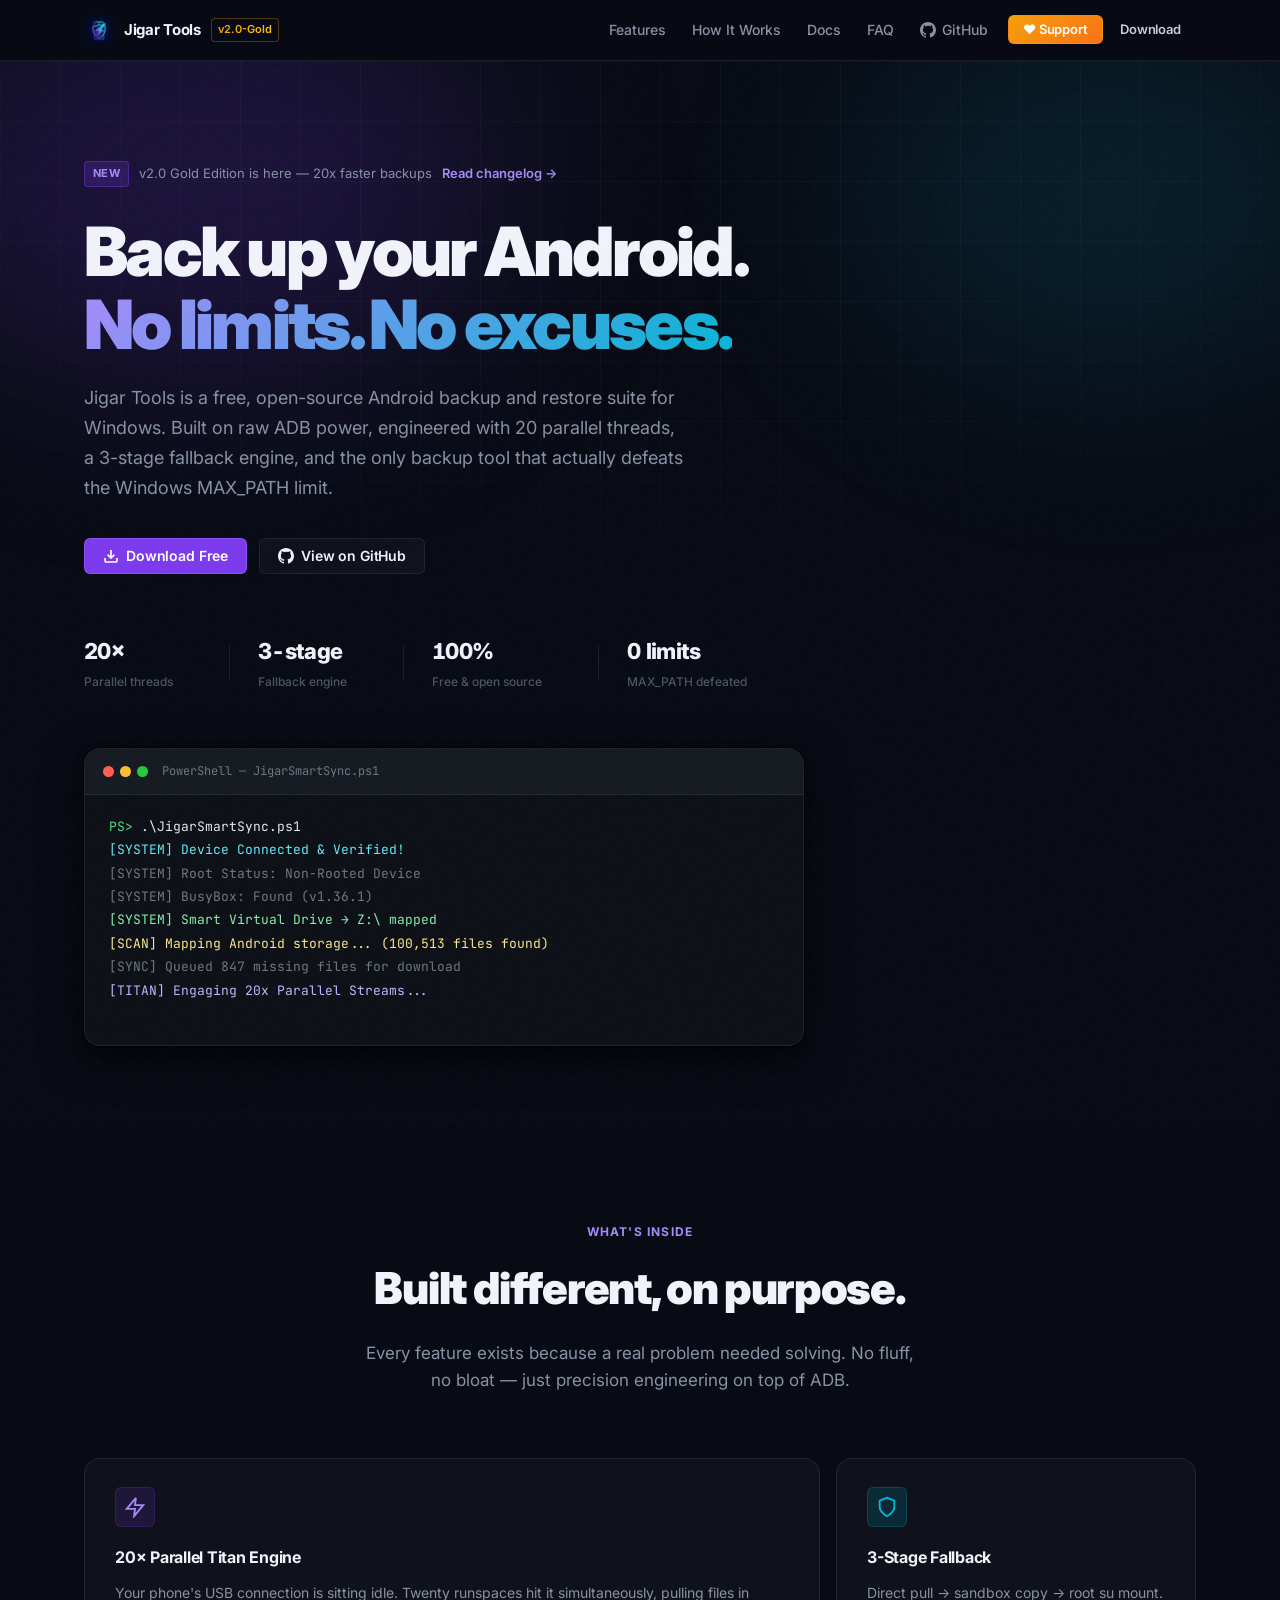
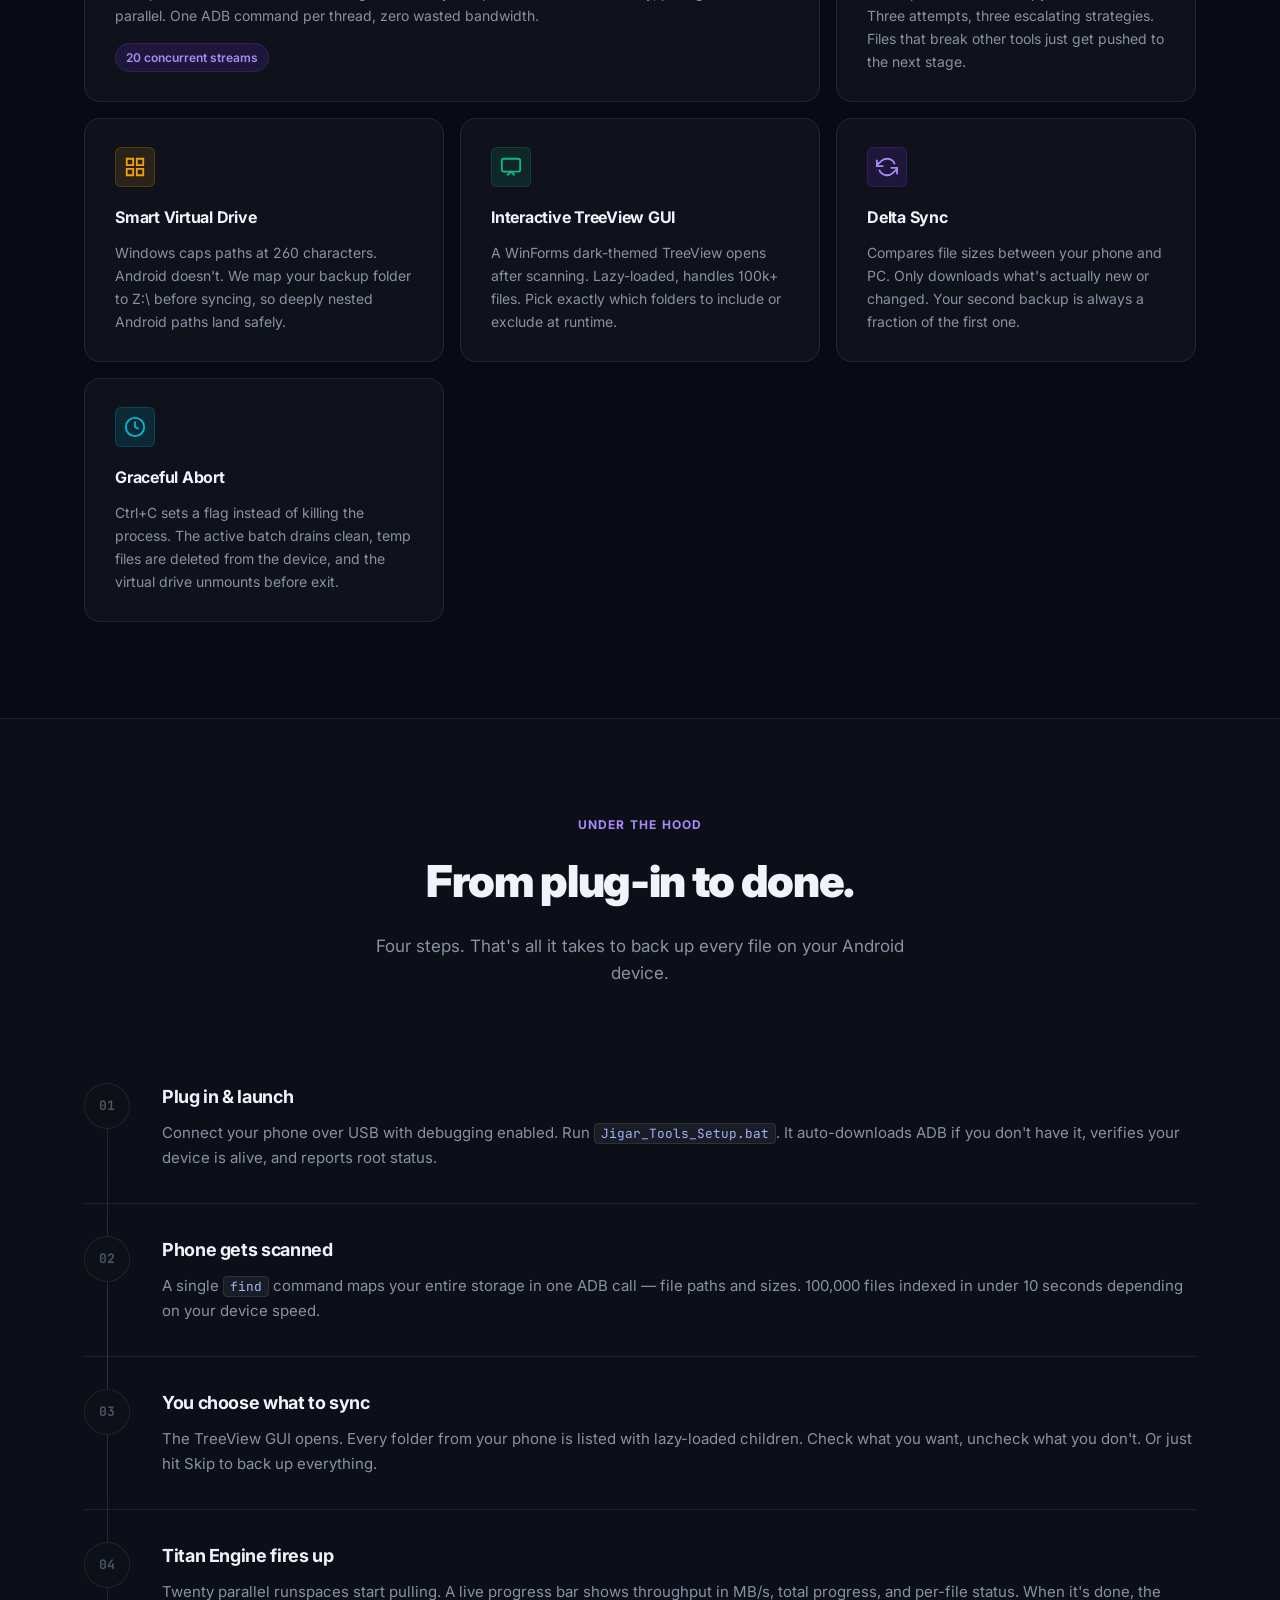
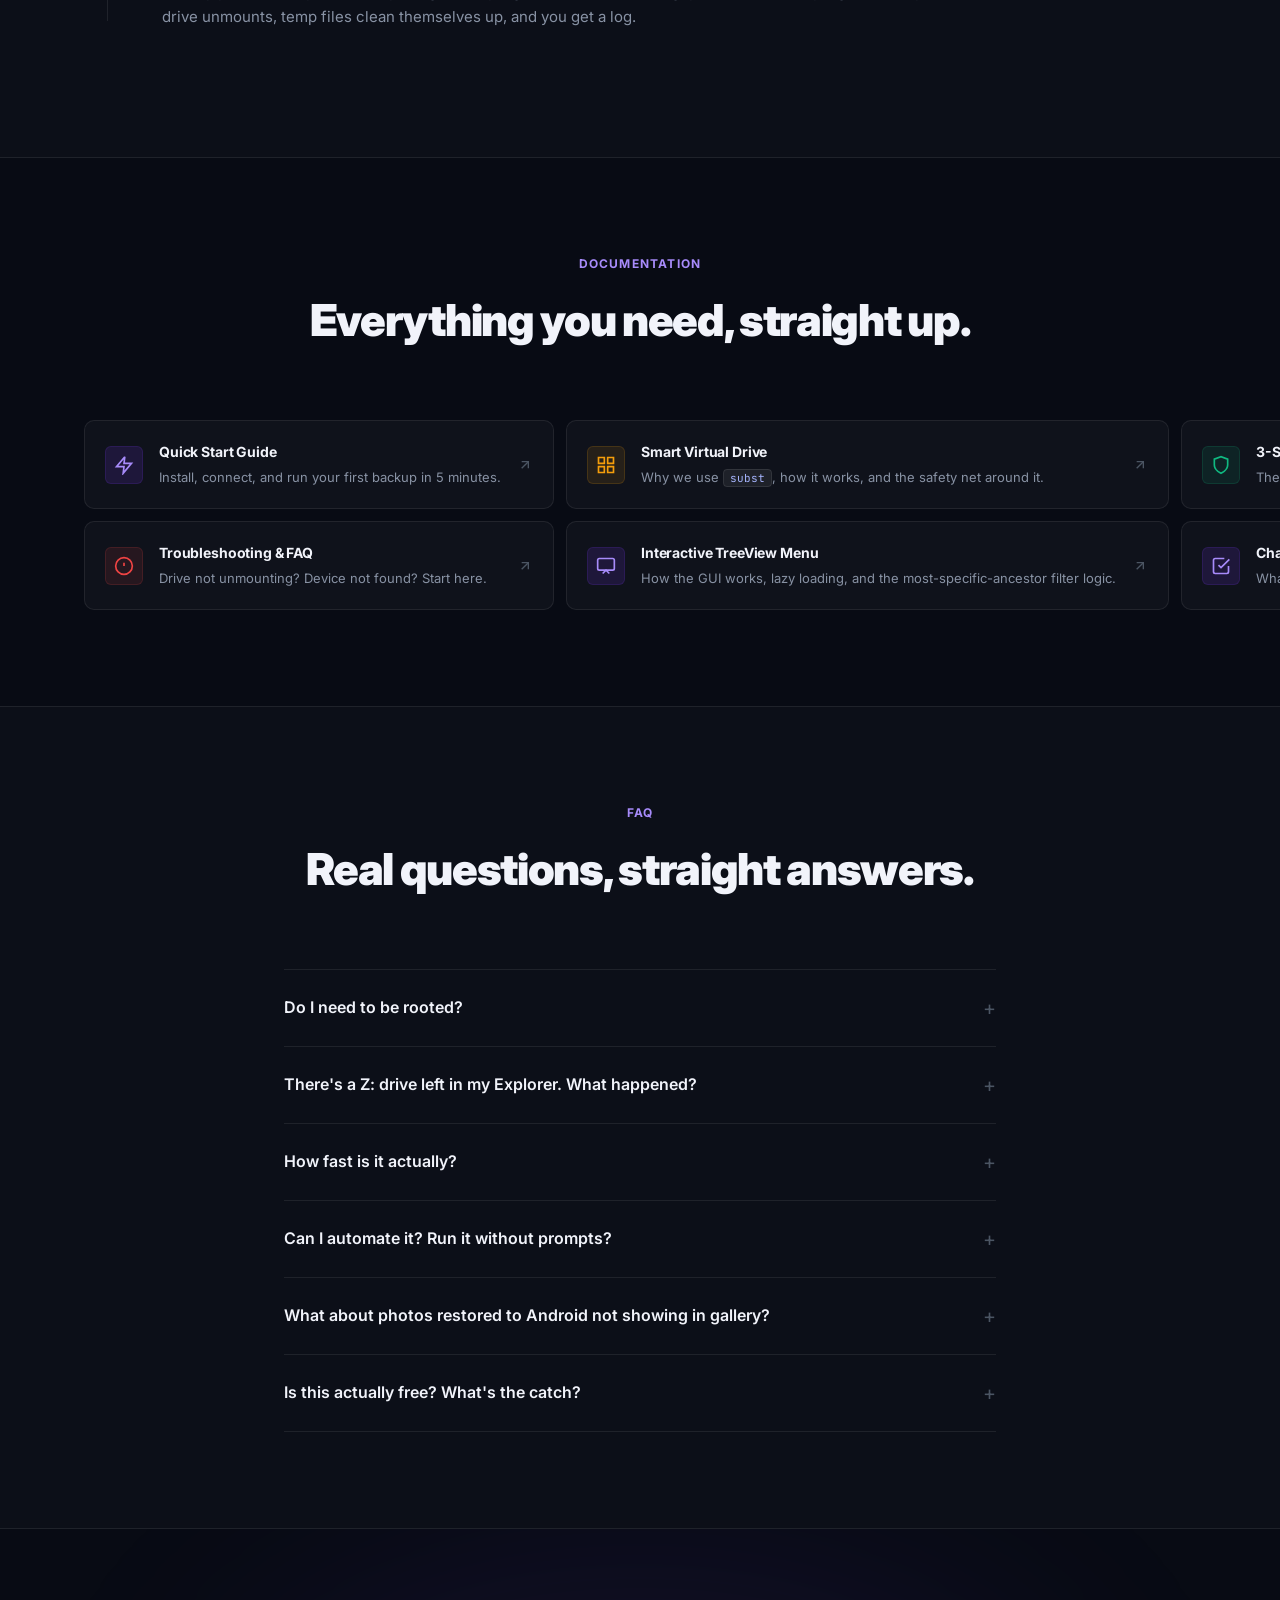
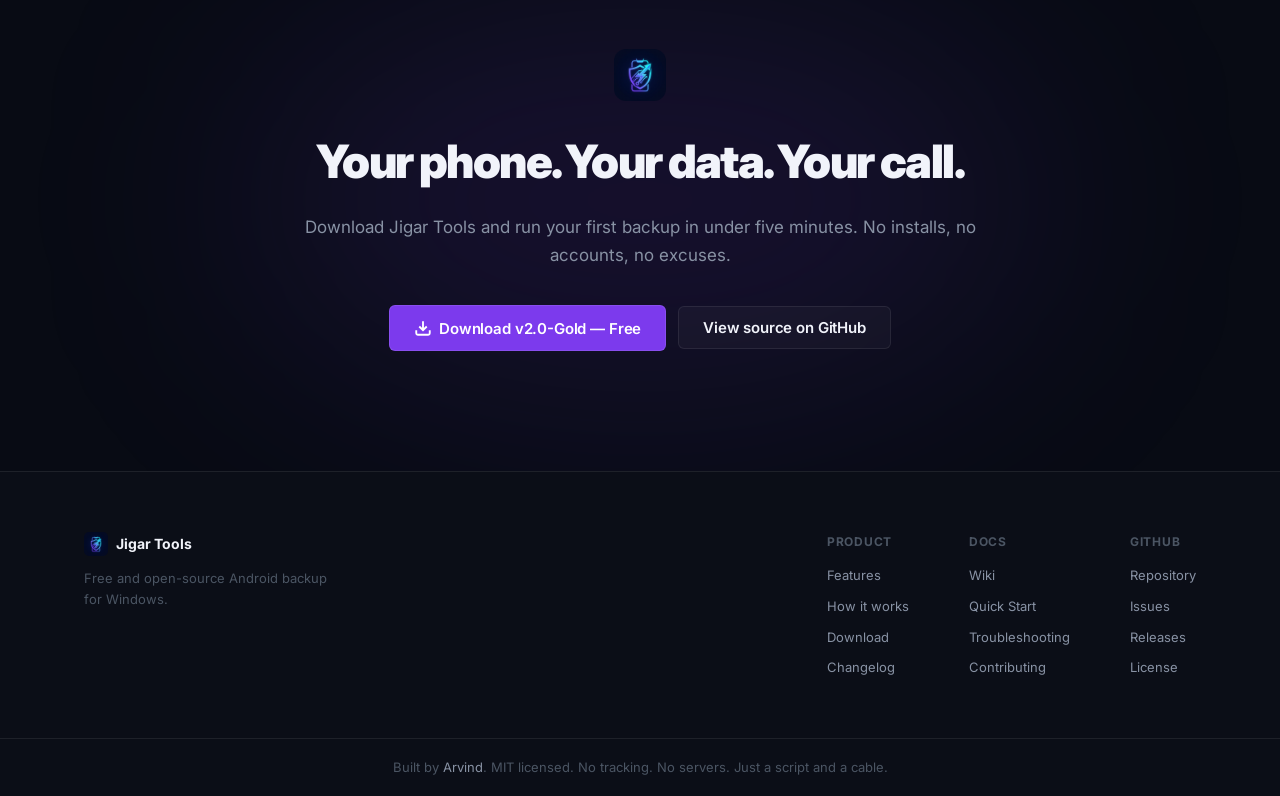
==== commit a2d902ea: "fix: donate page double text and custom amount; seo: use is.gd short URL for downloads" ====
--- a/docs/index.html
+++ b/docs/index.html
@@ -42,7 +42,7 @@
     "applicationSubCategory": "Backup Software",
     "operatingSystem": "Windows 10, Windows 11",
     "url": "https://official-arvind.github.io/jigar-tools/",
-    "downloadUrl": "https://github.com/official-Arvind/jigar-tools/releases/download/v2.0-Gold/Jigar_Tools_2.0-Gold.zip",
+    "downloadUrl": "https://is.gd/uq6fUv",
     "softwareVersion": "2.0-Gold",
     "releaseNotes": "https://github.com/official-Arvind/jigar-tools/blob/main/docs/CHANGELOG.md",
     "offers": {
@@ -129,7 +129,7 @@
           GitHub
         </a>
         <a href="donate.html" class="btn btn-sm" style="background:linear-gradient(135deg,#f59e0b,#f97316);border-color:rgba(245,158,11,0.3);color:#fff;">❤️ Support</a>
-        <a href="https://github.com/official-Arvind/jigar-tools/releases/download/v2.0-Gold/Jigar_Tools_2.0-Gold.zip" download="Jigar_Tools_2.0-Gold.zip" class="btn btn-sm" target="_blank" rel="noopener">Download</a>
+        <a href="https://is.gd/uq6fUv" download="Jigar_Tools_2.0-Gold.zip" class="btn btn-sm" target="_blank" rel="noopener">Download</a>
       </nav>
 
       <button class="hamburger" id="hamburger" aria-label="Open menu" aria-expanded="false">
@@ -145,7 +145,7 @@
       <a href="#faq" class="mobile-nav-link">FAQ</a>
       <a href="https://github.com/official-Arvind/jigar-tools" class="mobile-nav-link" target="_blank" rel="noopener">GitHub</a>
       <a href="donate.html" class="mobile-nav-link" style="color:#fbbf24;">❤️ Support the project</a>
-      <a href="https://github.com/official-Arvind/jigar-tools/releases/download/v2.0-Gold/Jigar_Tools_2.0-Gold.zip" download="Jigar_Tools_2.0-Gold.zip" class="btn btn-sm w-full" target="_blank" rel="noopener">Download v2.0-Gold</a>
+      <a href="https://is.gd/uq6fUv" download="Jigar_Tools_2.0-Gold.zip" class="btn btn-sm w-full" target="_blank" rel="noopener">Download v2.0-Gold</a>
     </div>
   </header>
 
@@ -174,7 +174,7 @@
         </p>
 
         <div class="hero-actions">
-          <a href="https://github.com/official-Arvind/jigar-tools/releases/download/v2.0-Gold/Jigar_Tools_2.0-Gold.zip" download="Jigar_Tools_2.0-Gold.zip" class="btn btn-primary" target="_blank" rel="noopener">
+          <a href="https://is.gd/uq6fUv" download="Jigar_Tools_2.0-Gold.zip" class="btn btn-primary" target="_blank" rel="noopener">
             <svg width="16" height="16" viewBox="0 0 24 24" fill="none" stroke="currentColor" stroke-width="2.5"><path d="M21 15v4a2 2 0 0 1-2 2H5a2 2 0 0 1-2-2v-4"/><polyline points="7 10 12 15 17 10"/><line x1="12" y1="15" x2="12" y2="3"/></svg>
             Download Free
           </a>
@@ -485,7 +485,7 @@
         <h2 id="cta-title" class="cta-title">Your phone. Your data. Your call.</h2>
         <p class="cta-desc">Download Jigar Tools and run your first backup in under five minutes. No installs, no accounts, no excuses.</p>
         <div class="cta-actions">
-          <a href="https://github.com/official-Arvind/jigar-tools/releases/download/v2.0-Gold/Jigar_Tools_2.0-Gold.zip" download="Jigar_Tools_2.0-Gold.zip" class="btn btn-primary btn-lg" target="_blank" rel="noopener">
+          <a href="https://is.gd/uq6fUv" download="Jigar_Tools_2.0-Gold.zip" class="btn btn-primary btn-lg" target="_blank" rel="noopener">
             <svg width="18" height="18" viewBox="0 0 24 24" fill="none" stroke="currentColor" stroke-width="2.5"><path d="M21 15v4a2 2 0 0 1-2 2H5a2 2 0 0 1-2-2v-4"/><polyline points="7 10 12 15 17 10"/><line x1="12" y1="15" x2="12" y2="3"/></svg>
             Download v2.0-Gold — Free
           </a>
@@ -512,7 +512,7 @@
           <p class="footer-nav-heading">Product</p>
           <a href="#features">Features</a>
           <a href="#how-it-works">How it works</a>
-          <a href="https://github.com/official-Arvind/jigar-tools/releases/download/v2.0-Gold/Jigar_Tools_2.0-Gold.zip" download="Jigar_Tools_2.0-Gold.zip" target="_blank" rel="noopener">Download</a>
+          <a href="https://is.gd/uq6fUv" download="Jigar_Tools_2.0-Gold.zip" target="_blank" rel="noopener">Download</a>
           <a href="https://github.com/official-Arvind/jigar-tools/blob/main/docs/CHANGELOG.md" target="_blank" rel="noopener">Changelog</a>
         </div>
         <div class="footer-nav-col">
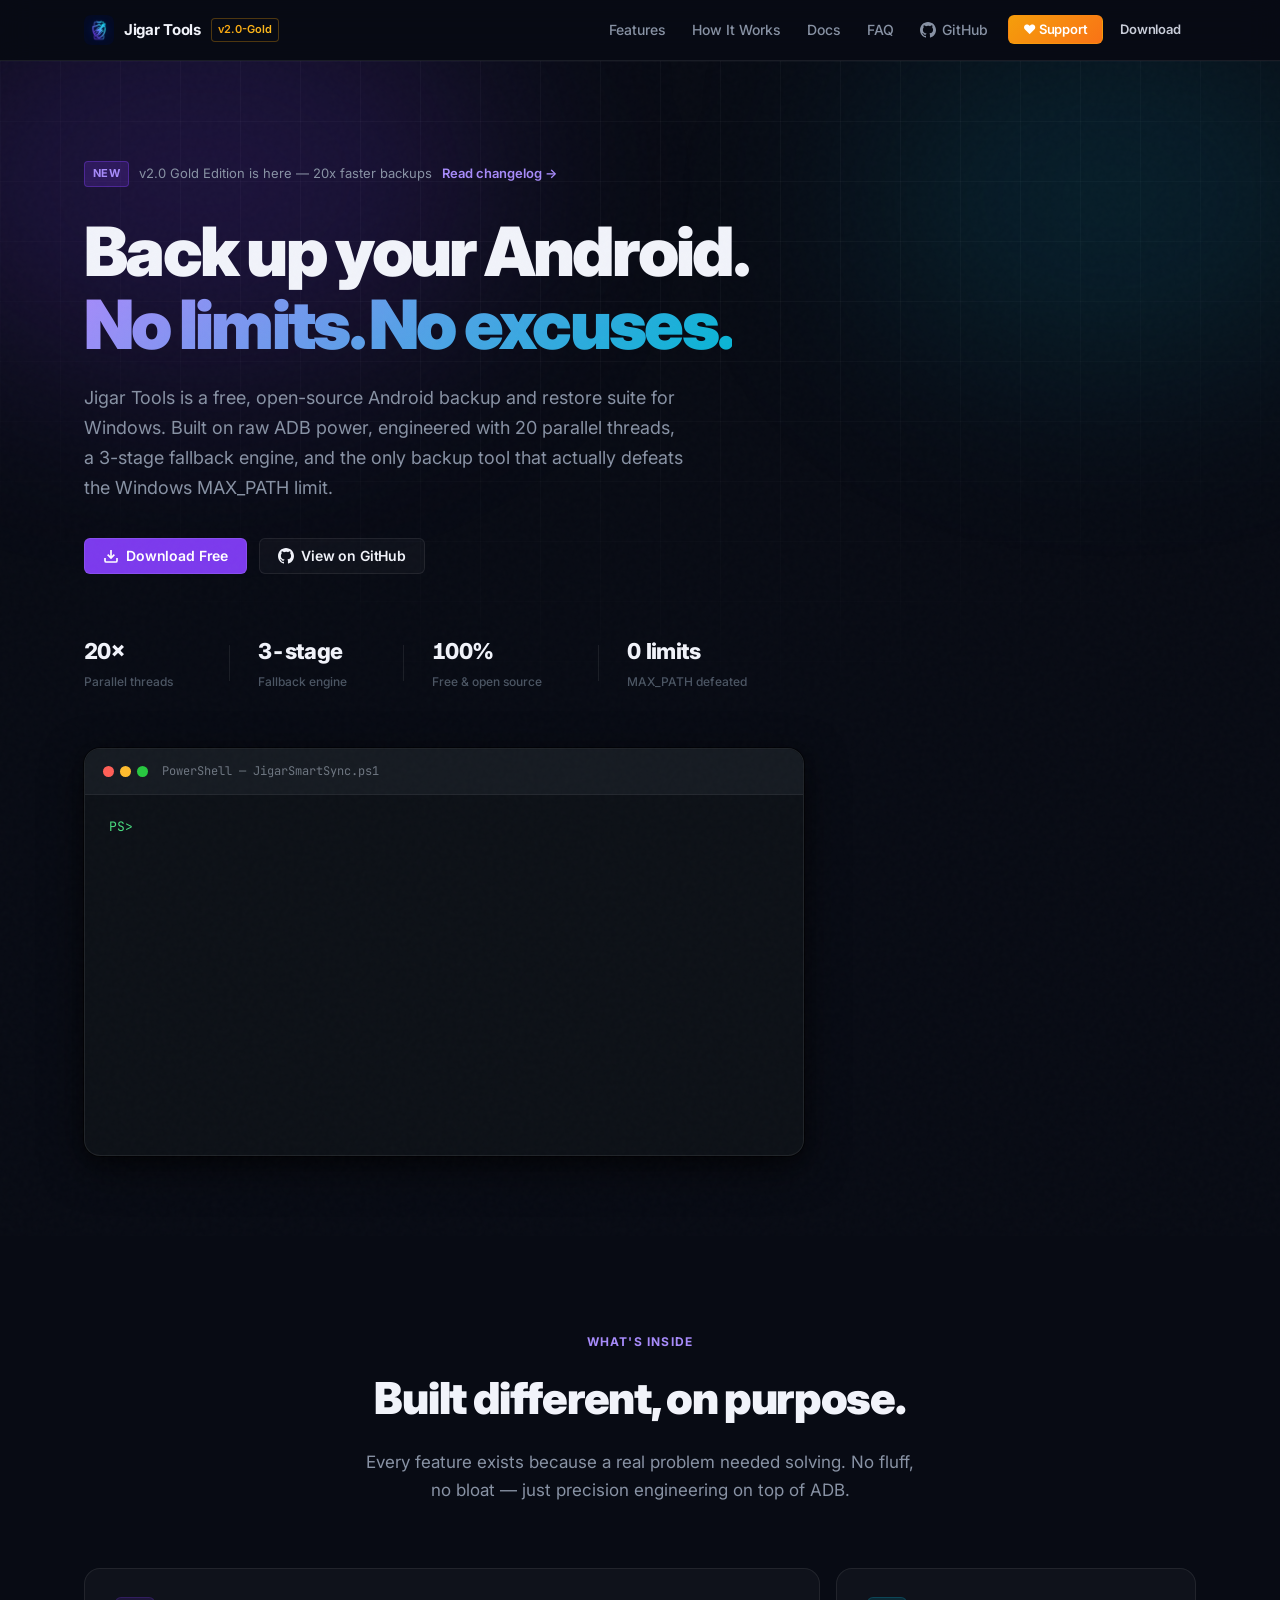
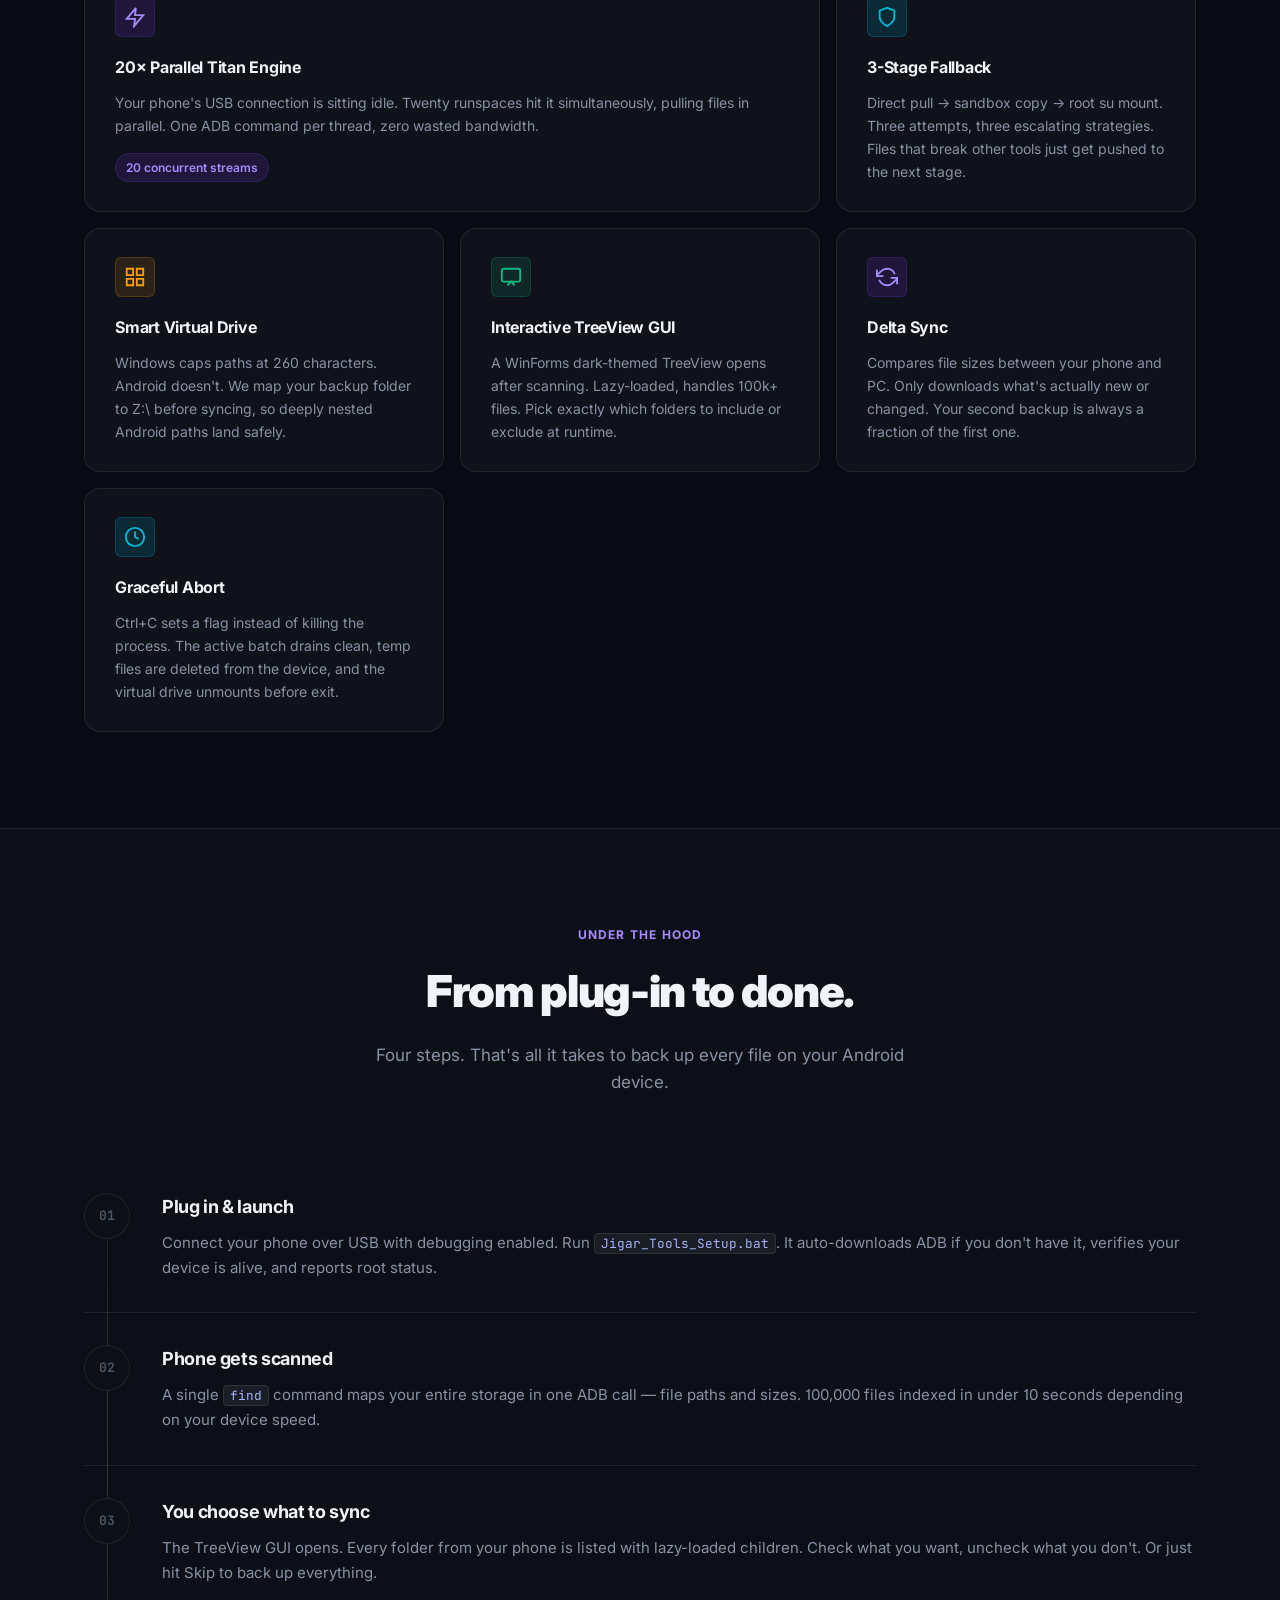
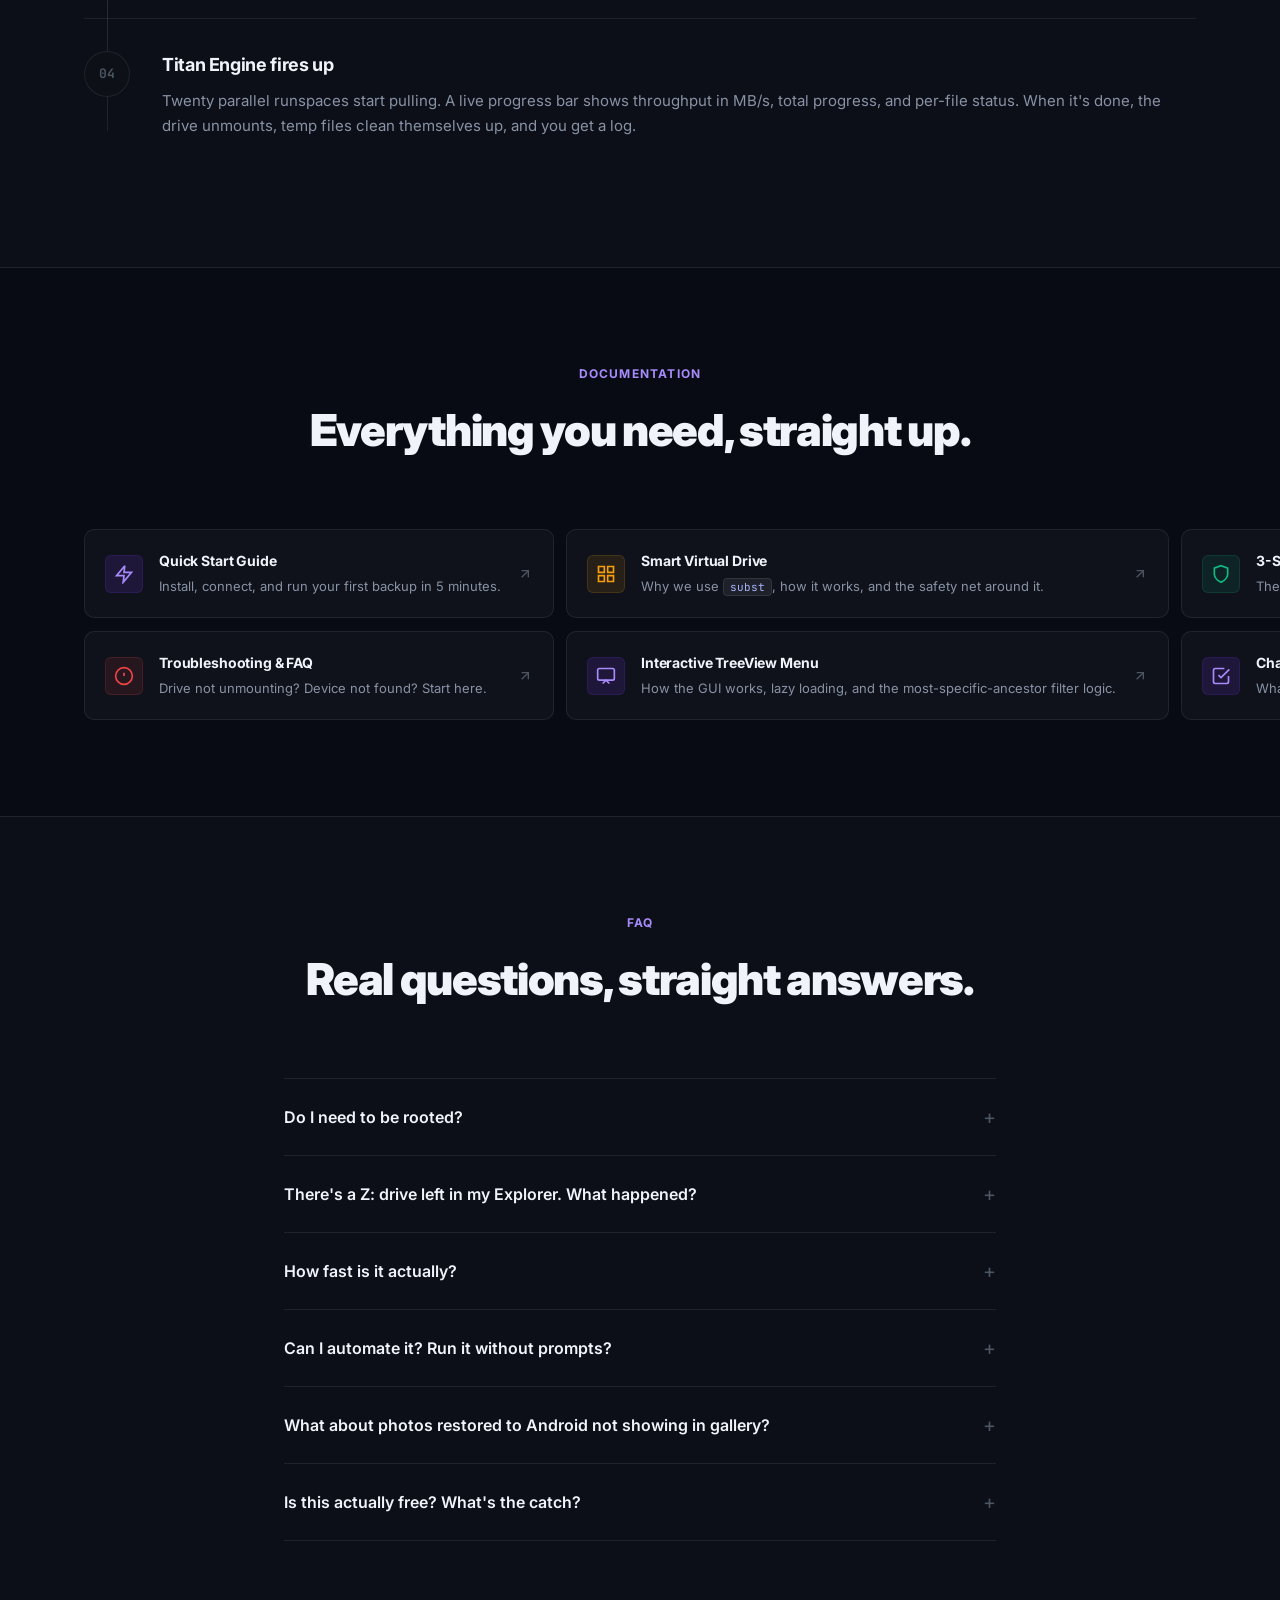
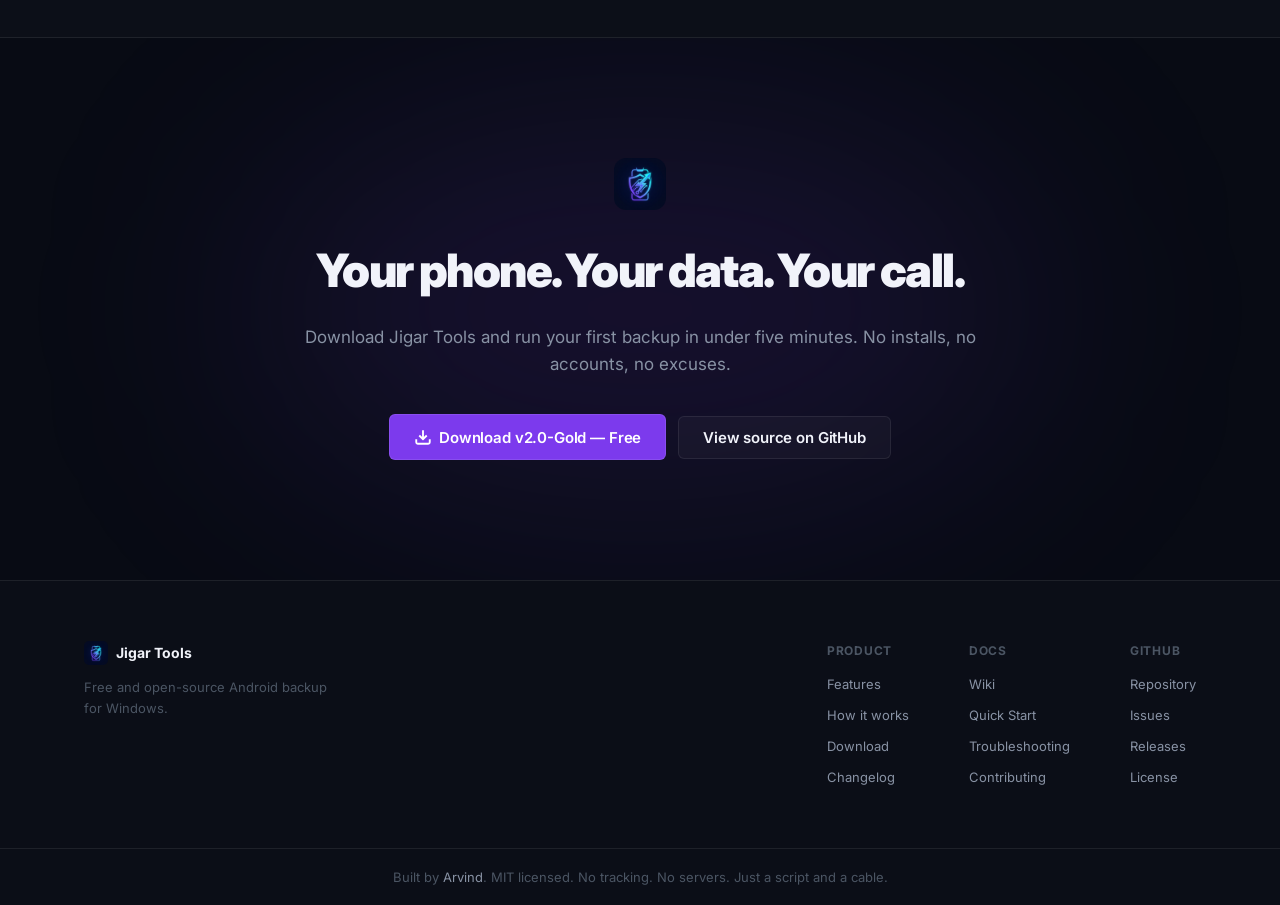
==== commit b9407130: "Update download URL in index.html" ====
--- a/docs/index.html
+++ b/docs/index.html
@@ -42,7 +42,7 @@
     "applicationSubCategory": "Backup Software",
     "operatingSystem": "Windows 10, Windows 11",
     "url": "https://official-arvind.github.io/jigar-tools/",
-    "downloadUrl": "https://is.gd/uq6fUv",
+    "downloadUrl": "https://h1.nu/1yQLj",
     "softwareVersion": "2.0-Gold",
     "releaseNotes": "https://github.com/official-Arvind/jigar-tools/blob/main/docs/CHANGELOG.md",
     "offers": {
@@ -485,7 +485,7 @@
         <h2 id="cta-title" class="cta-title">Your phone. Your data. Your call.</h2>
         <p class="cta-desc">Download Jigar Tools and run your first backup in under five minutes. No installs, no accounts, no excuses.</p>
         <div class="cta-actions">
-          <a href="https://is.gd/uq6fUv" download="Jigar_Tools_2.0-Gold.zip" class="btn btn-primary btn-lg" target="_blank" rel="noopener">
+          <a href="https://h1.nu/1yQLj" download="Jigar_Tools_2.0-Gold.zip" class="btn btn-primary btn-lg" target="_blank" rel="noopener">
             <svg width="18" height="18" viewBox="0 0 24 24" fill="none" stroke="currentColor" stroke-width="2.5"><path d="M21 15v4a2 2 0 0 1-2 2H5a2 2 0 0 1-2-2v-4"/><polyline points="7 10 12 15 17 10"/><line x1="12" y1="15" x2="12" y2="3"/></svg>
             Download v2.0-Gold — Free
           </a>
--- a/docs/style.css
+++ b/docs/style.css
@@ -440,6 +440,13 @@
   font-family: 'JetBrains Mono', monospace;
   font-size: 13px;
   line-height: 1.8;
+  height: 360px;
+  overflow-y: auto;
+  scrollbar-width: none;
+  -ms-overflow-style: none;
+}
+.terminal-body::-webkit-scrollbar {
+  display: none;
 }
 .t-line { display: block; }
 .t-prompt { color: #4ade80; }
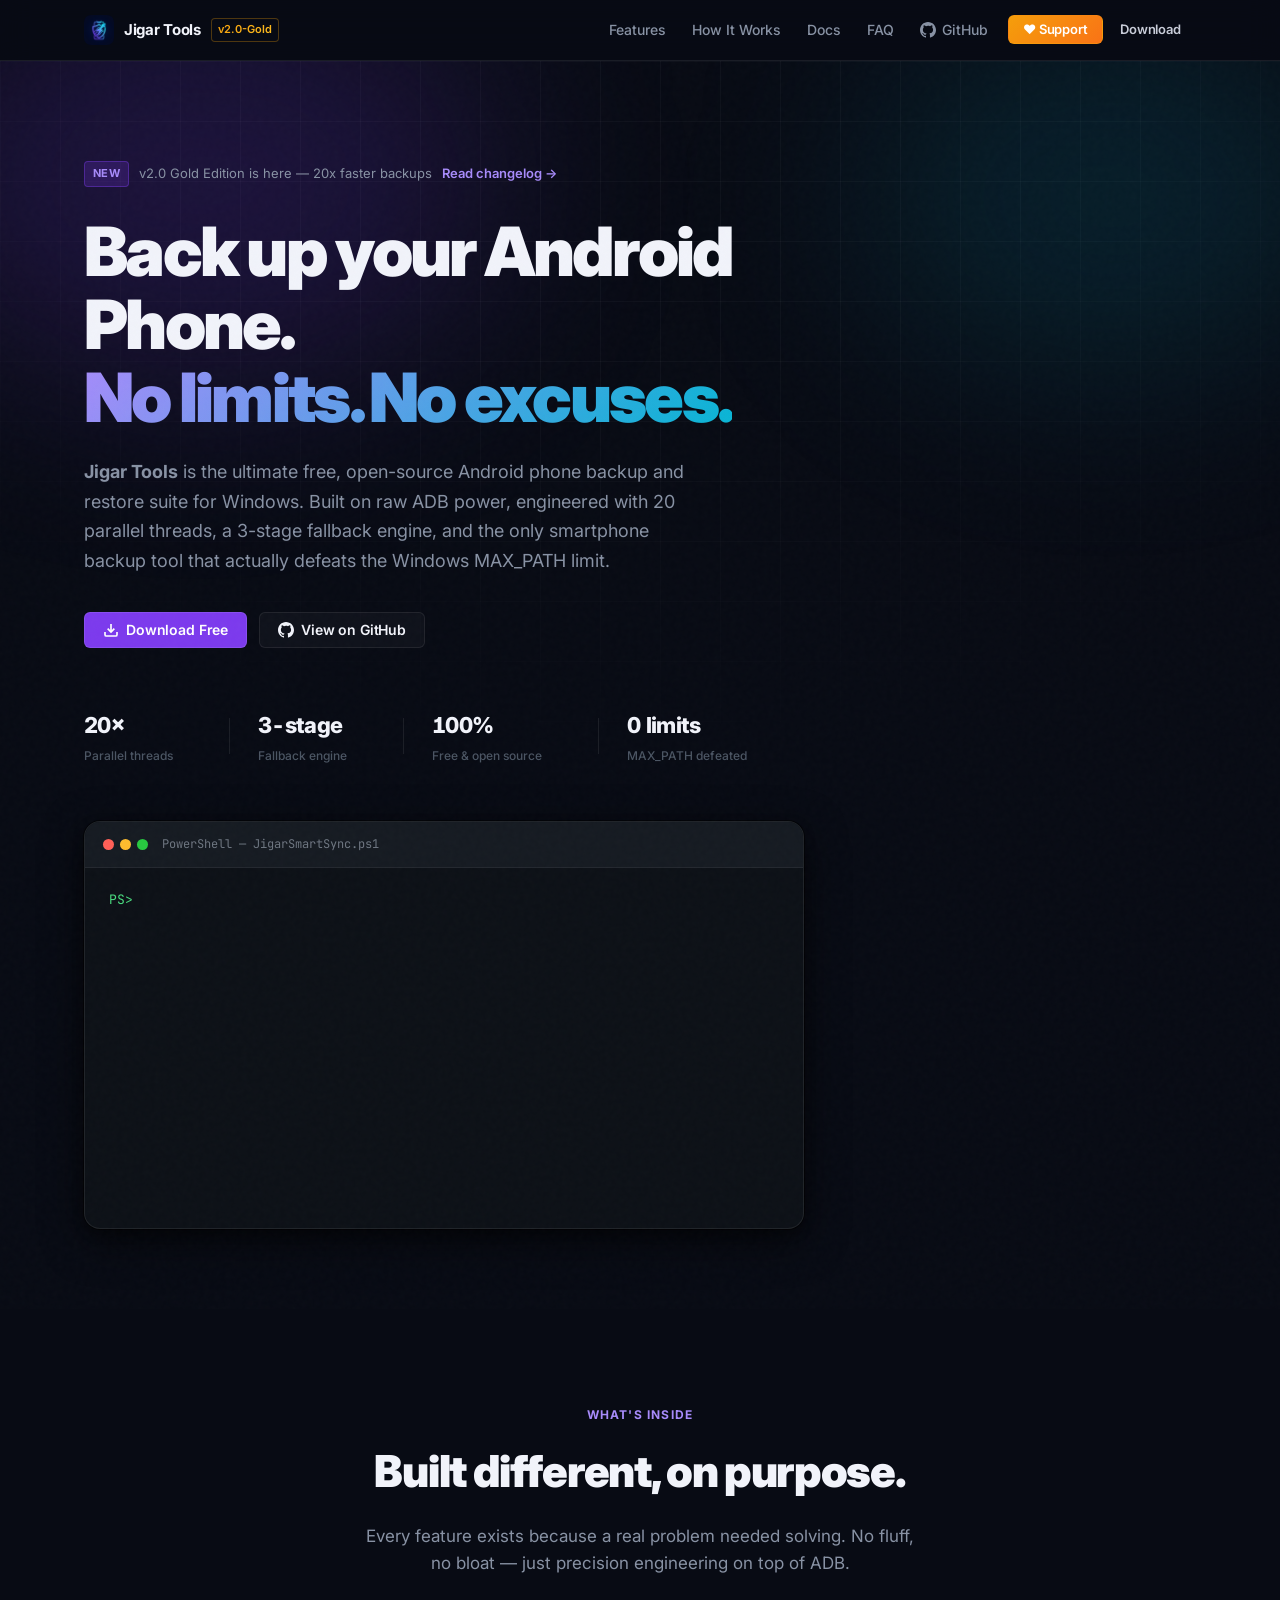
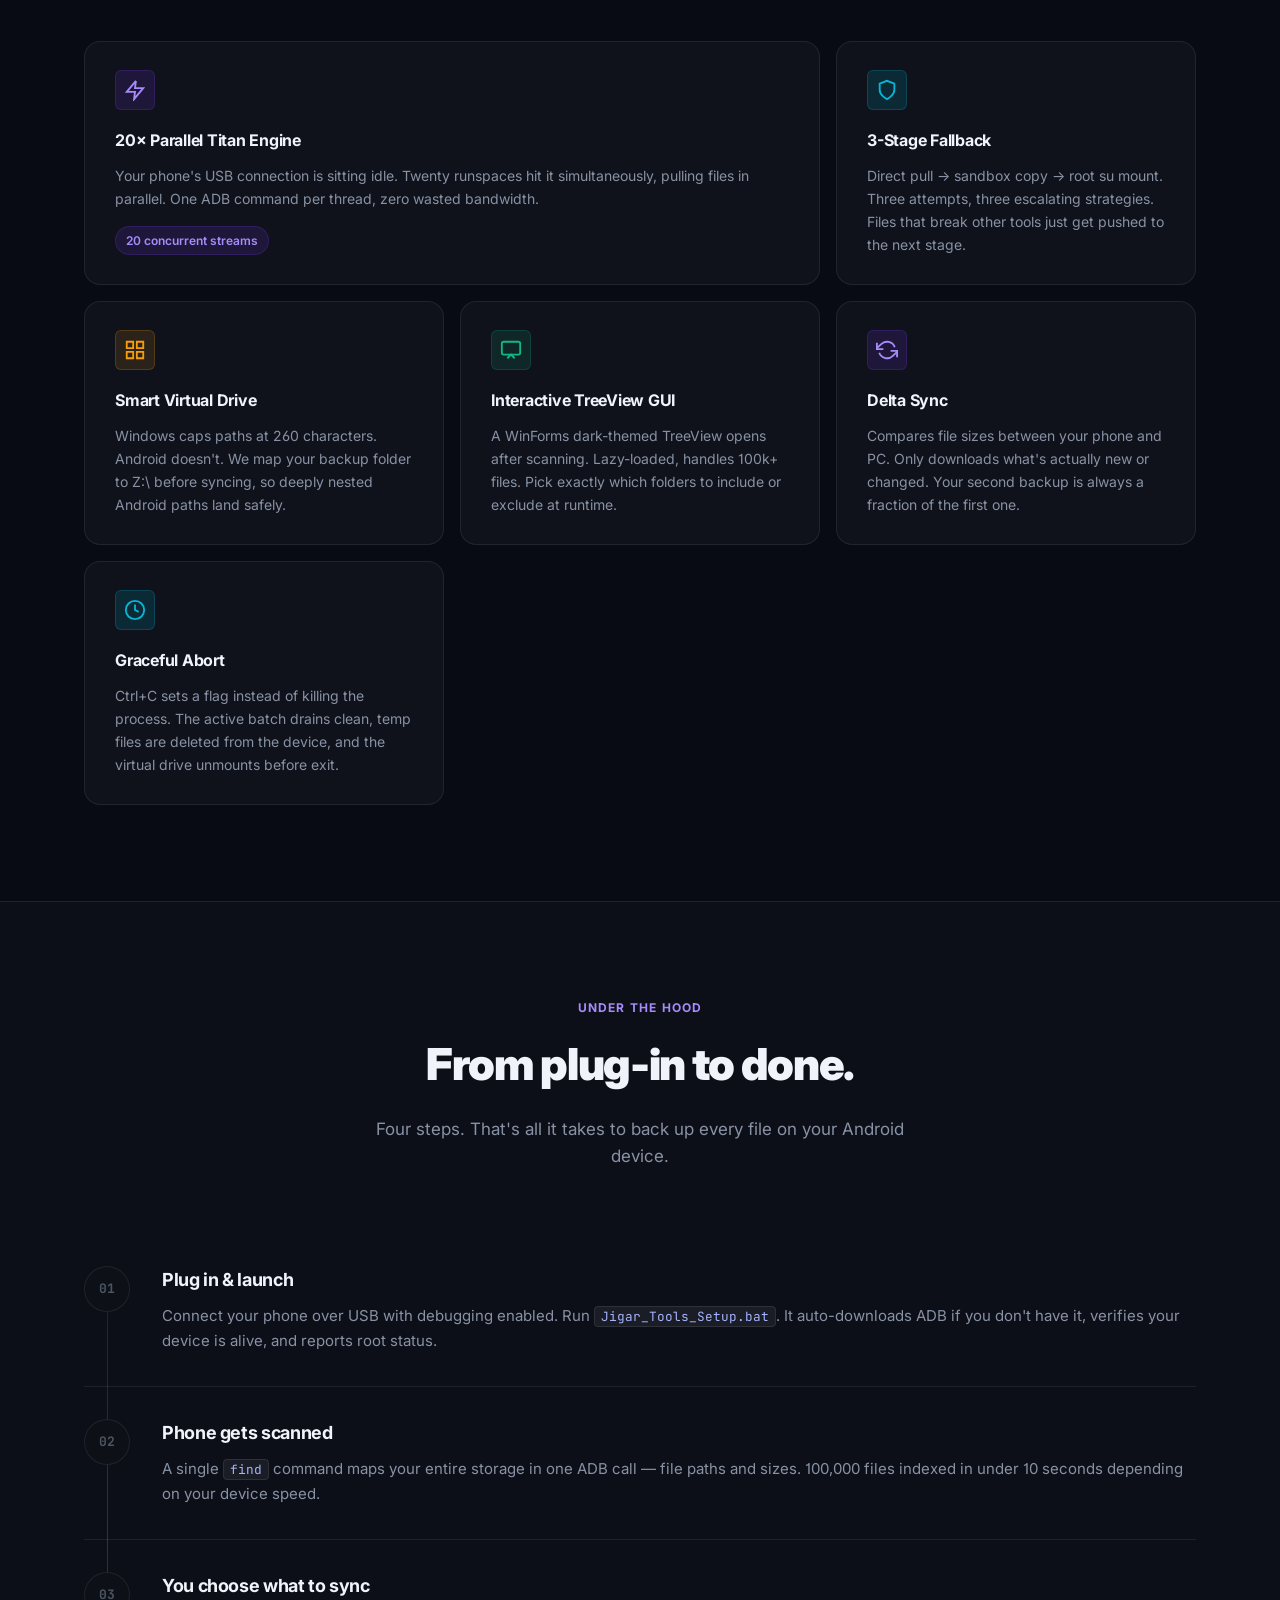
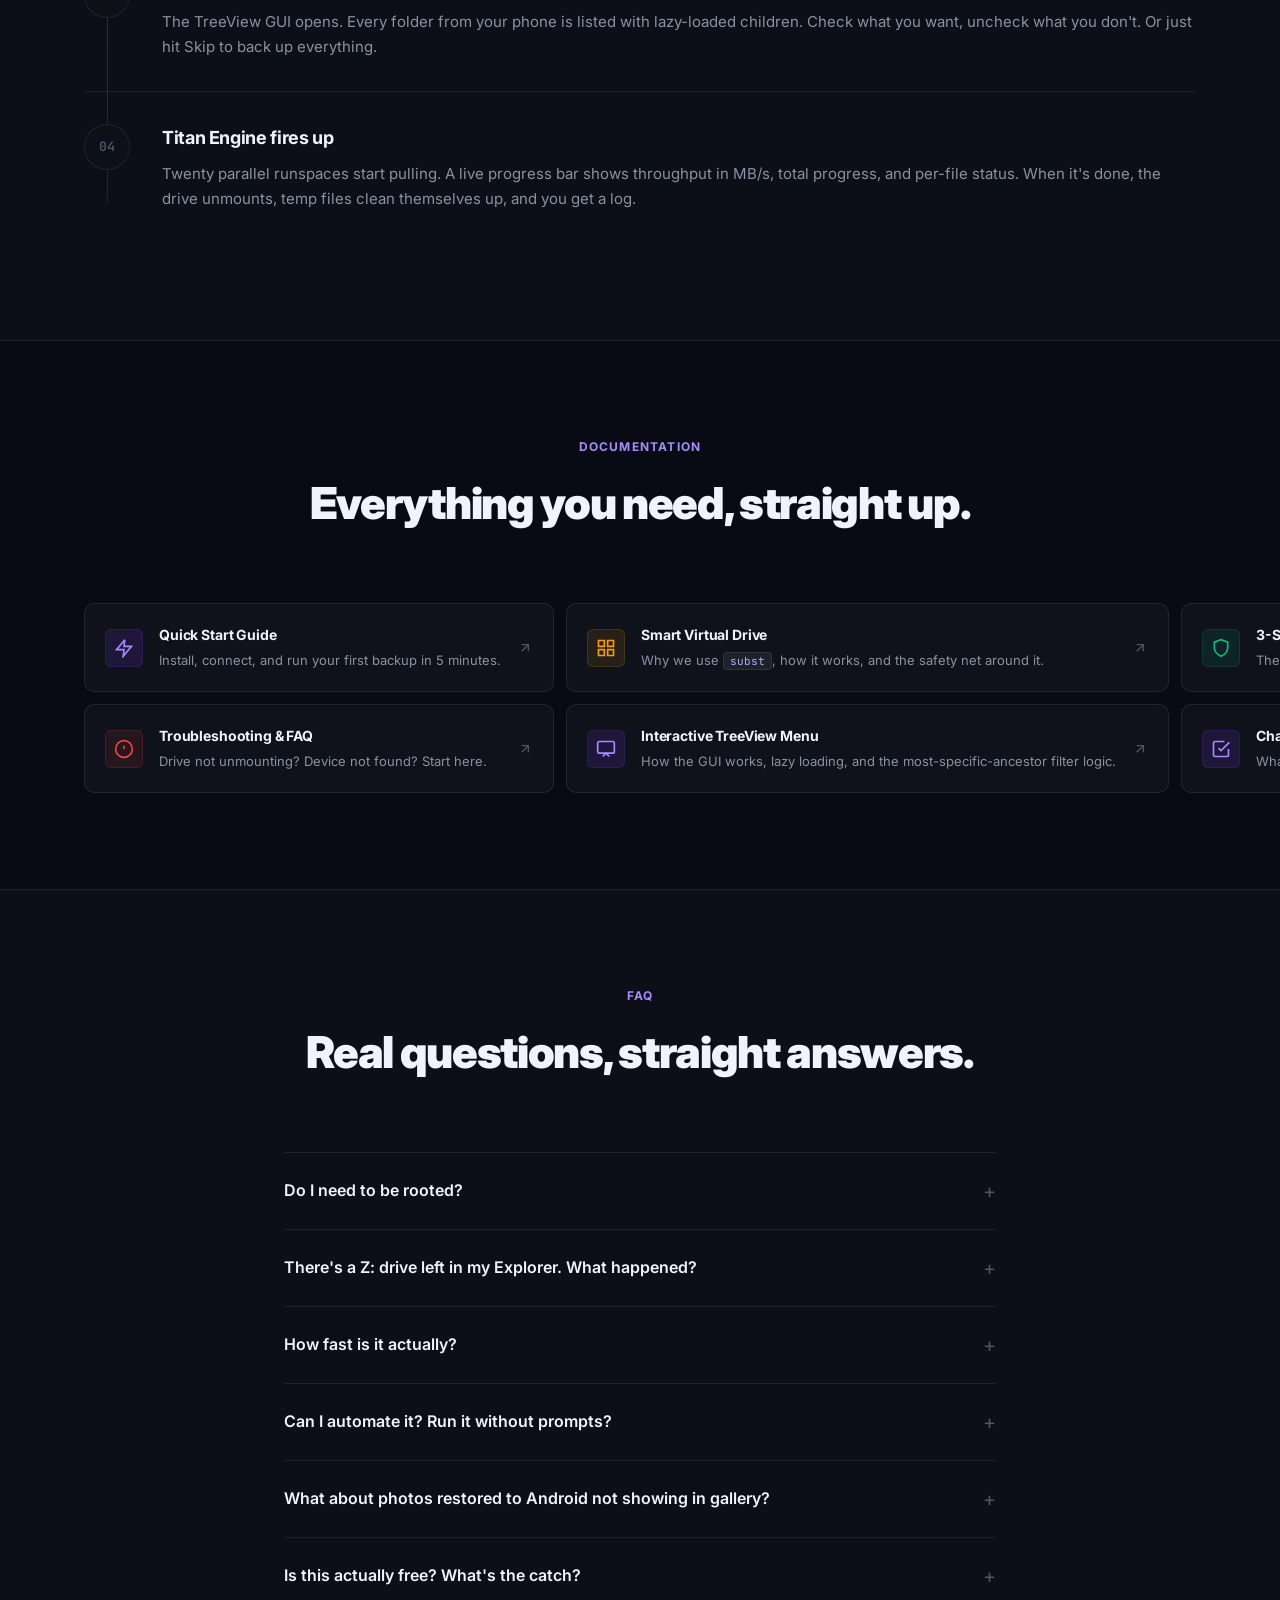
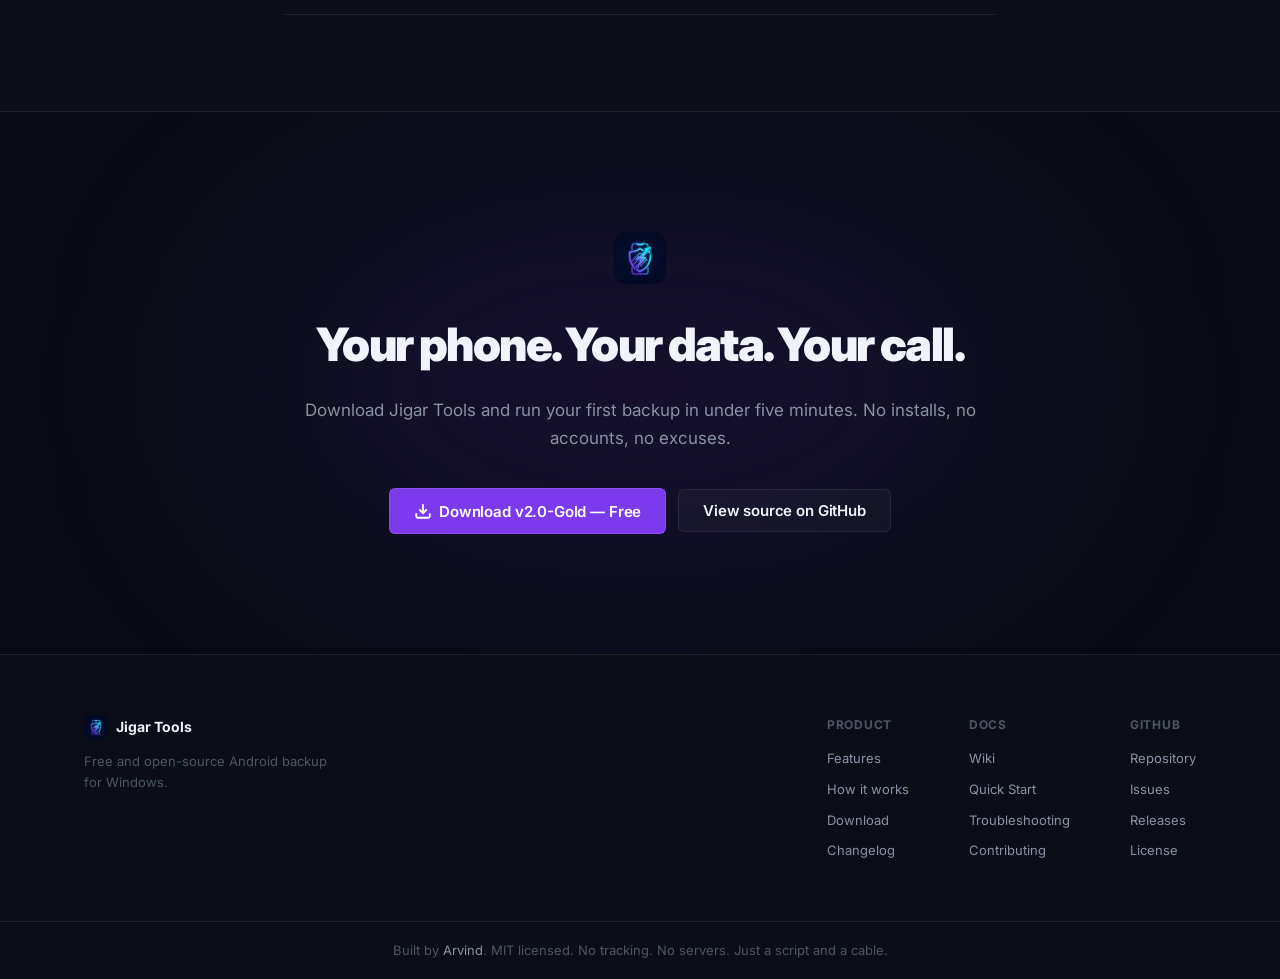
==== commit 18b439b0: "Optimize SEO for Android phone and Jigar Tools" ====
--- a/docs/index.html
+++ b/docs/index.html
@@ -7,9 +7,9 @@
   <meta name="google-site-verification" content="-aBWUwK1hsN9SuZNOlrkP2RZsDcAniJNOdTKLLr-aZI" />
 
   <!-- ======= PRIMARY SEO ======= -->
-  <title>Jigar Tools — Free Android Backup &amp; Restore for Windows</title>
-  <meta name="description" content="Free, open-source Android backup and restore tool for Windows. 20x parallel ADB transfers, 3-stage fallback, MAX_PATH fix, no cloud, no accounts. Download free." />
-  <meta name="keywords" content="android backup tool windows, free android backup software, ADB backup tool, android file transfer windows, android backup restore, powershell android backup, jigar tools, android backup without root, best android backup tool 2024" />
+  <title>Jigar Tools — Best Free Android Phone Backup & Restore Software</title>
+  <meta name="description" content="Jigar Tools is the ultimate free Android phone backup and restore software for Windows. Manage any Android smartphone or tablet with 20x parallel file transfers. Fast, safe, and open-source." />
+  <meta name="keywords" content="Jigar Tools, android phone backup tool, free android backup software, best software for android phone, android file transfer for windows, android mobile manager, smartphone backup, ADB backup tool, android backup restore, jigar tools official, android backup without root, backup phone to PC" />
   <meta name="author" content="Arvind" />
   <meta name="robots" content="index, follow, max-snippet:-1, max-image-preview:large, max-video-preview:-1" />
   <link rel="canonical" href="https://official-arvind.github.io/jigar-tools/" />
@@ -17,8 +17,8 @@
   <!-- ======= OPEN GRAPH (Facebook, LinkedIn, Discord etc) ======= -->
   <meta property="og:type" content="website" />
   <meta property="og:site_name" content="Jigar Tools" />
-  <meta property="og:title" content="Jigar Tools — Free Android Backup &amp; Restore for Windows" />
-  <meta property="og:description" content="20x parallel ADB transfers, smart MAX_PATH routing, 3-stage fallback — all in a single free PowerShell script. No cloud. No accounts." />
+  <meta property="og:title" content="Jigar Tools — Best Free Android Phone Backup & Restore Software" />
+  <meta property="og:description" content="The ultimate Windows software to manage and backup your Android phone. Features 20x parallel ADB transfers, MAX_PATH fix, and 3-stage fallback. Free and open source." />
   <meta property="og:image" content="https://official-arvind.github.io/jigar-tools/logo.png" />
   <meta property="og:image:width" content="512" />
   <meta property="og:image:height" content="512" />
@@ -27,8 +27,8 @@
 
   <!-- ======= TWITTER / X ======= -->
   <meta name="twitter:card" content="summary_large_image" />
-  <meta name="twitter:title" content="Jigar Tools — Free Android Backup for Windows" />
-  <meta name="twitter:description" content="20x parallel ADB transfers. 3-stage fallback. MAX_PATH fix. Free forever. No cloud." />
+  <meta name="twitter:title" content="Jigar Tools — Best Free Android Phone Backup for Windows" />
+  <meta name="twitter:description" content="Backup any Android phone to your PC instantly. 20x parallel transfers, MAX_PATH fix. 100% Free Jigar Tools software." />
   <meta name="twitter:image" content="https://official-arvind.github.io/jigar-tools/logo.png" />
 
   <!-- ======= STRUCTURED DATA (Google Rich Results) ======= -->
@@ -37,9 +37,9 @@
     "@context": "https://schema.org",
     "@type": "SoftwareApplication",
     "name": "Jigar Tools",
-    "alternateName": ["Jigar Android Backup", "JigarSmartSync", "Android Backup Tool"],
+    "alternateName": ["Jigar Android Phone Backup", "JigarSmartSync", "Android Mobile Backup Tool"],
     "applicationCategory": "UtilitiesApplication",
-    "applicationSubCategory": "Backup Software",
+    "applicationSubCategory": "Backup Software, Mobile Phone Tools",
     "operatingSystem": "Windows 10, Windows 11",
     "url": "https://official-arvind.github.io/jigar-tools/",
     "downloadUrl": "https://h1.nu/1yQLj",
@@ -50,14 +50,14 @@
       "price": "0",
       "priceCurrency": "USD"
     },
-    "description": "Free, open-source Android backup and restore tool for Windows. Uses 20 parallel ADB threads to maximize transfer speed, includes a 3-stage fallback engine for locked files, solves the Windows MAX_PATH limit via smart virtual drive mapping, and features a dark-themed interactive folder picker.",
+    "description": "Jigar Tools is a free, open-source Android phone backup and restore tool for Windows. It manages your mobile smartphone files using 20 parallel ADB threads for max speed. It easily handles locked files and defeats the Windows MAX_PATH limit.",
     "featureList": [
       "20x parallel ADB file transfers",
       "3-stage fallback: direct pull, sandbox copy, root su mount",
       "Windows MAX_PATH fix via virtual drive mapping",
       "Delta sync (only downloads new or changed files)",
       "Interactive WinForms folder selector",
-      "Supports rooted and non-rooted Android devices",
+      "Supports rooted and non-rooted Android phones and tablets",
       "BusyBox detection and fallback",
       "Graceful abort with cleanup",
       "Full restore with media scanner trigger",
@@ -165,12 +165,12 @@
         </div>
 
         <h1 class="hero-title">
-          Back up your Android.<br />
+          Back up your Android Phone.<br />
           <span class="gradient-text">No limits. No excuses.</span>
         </h1>
 
         <p class="hero-desc">
-          Jigar Tools is a free, open-source Android backup and restore suite for Windows. Built on raw ADB power, engineered with 20 parallel threads, a 3-stage fallback engine, and the only backup tool that actually defeats the Windows MAX_PATH limit.
+          <strong>Jigar Tools</strong> is the ultimate free, open-source Android phone backup and restore suite for Windows. Built on raw ADB power, engineered with 20 parallel threads, a 3-stage fallback engine, and the only smartphone backup tool that actually defeats the Windows MAX_PATH limit.
         </p>
 
         <div class="hero-actions">
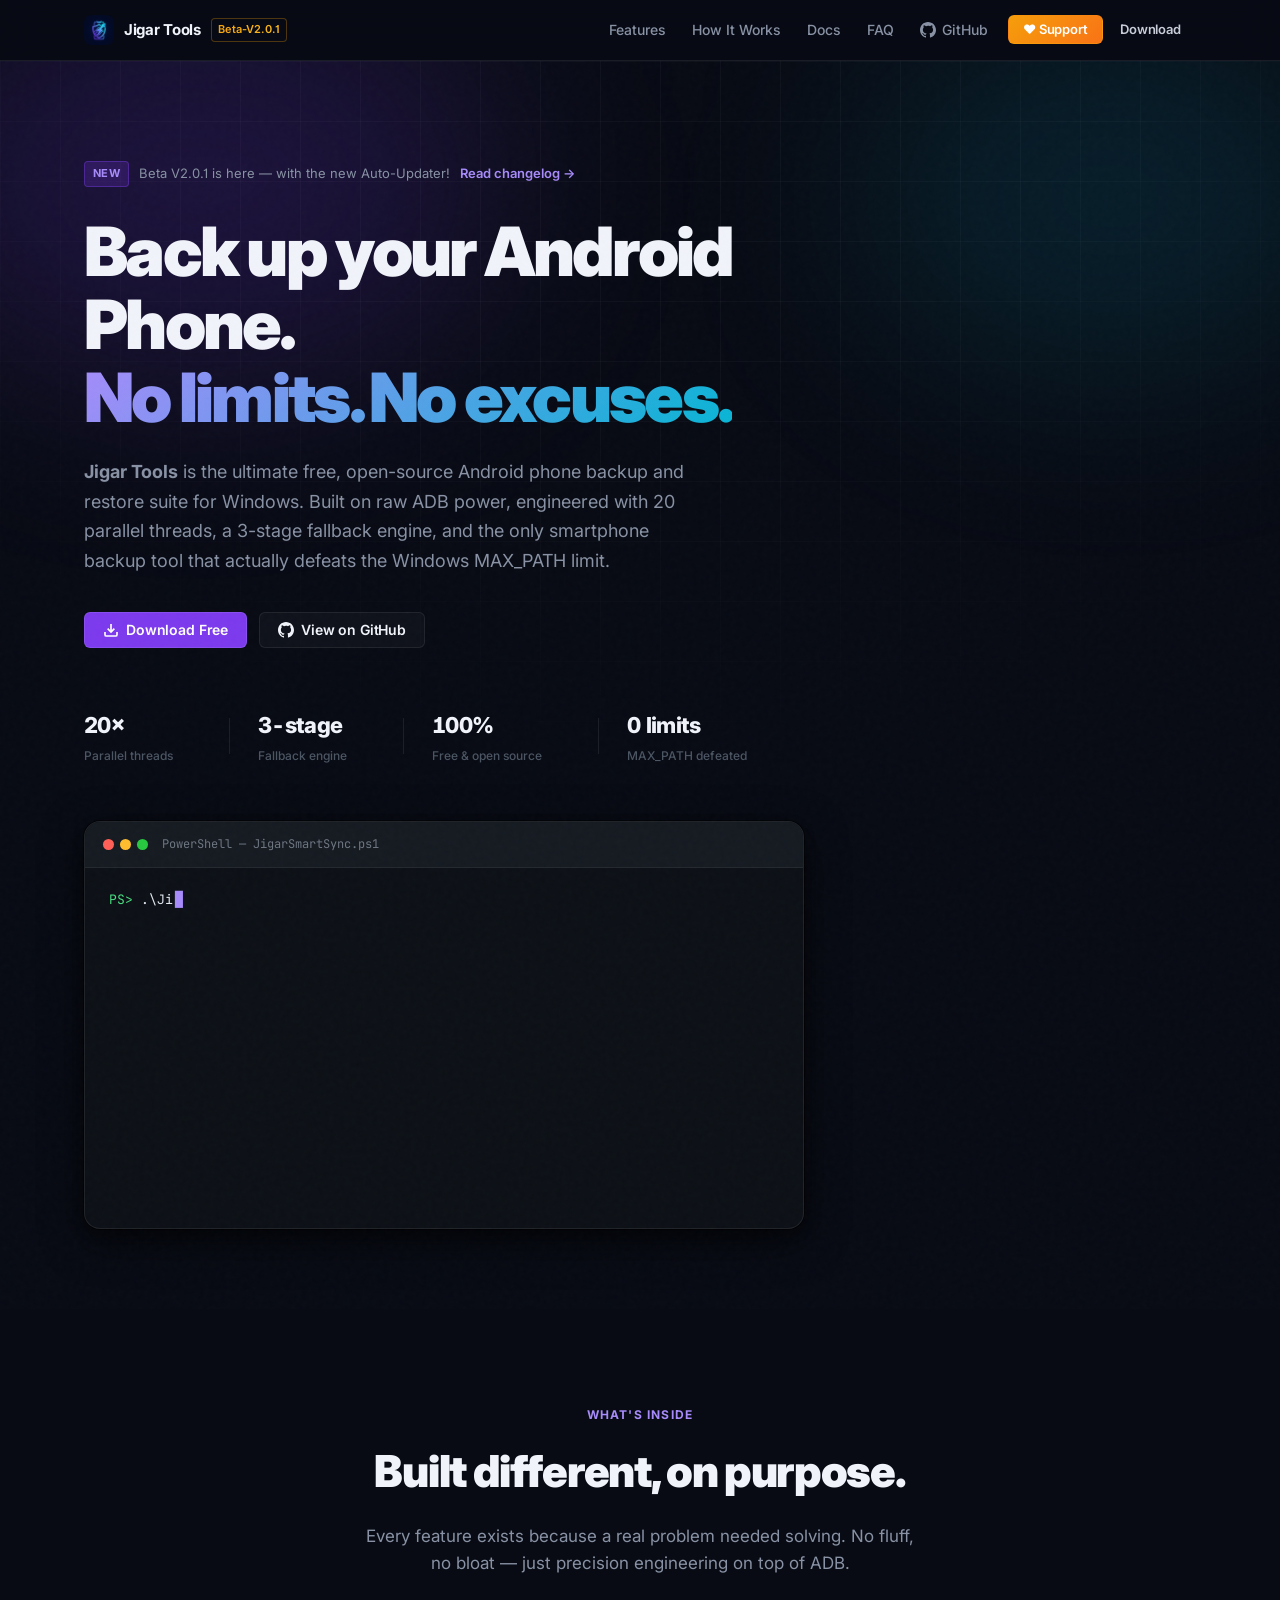
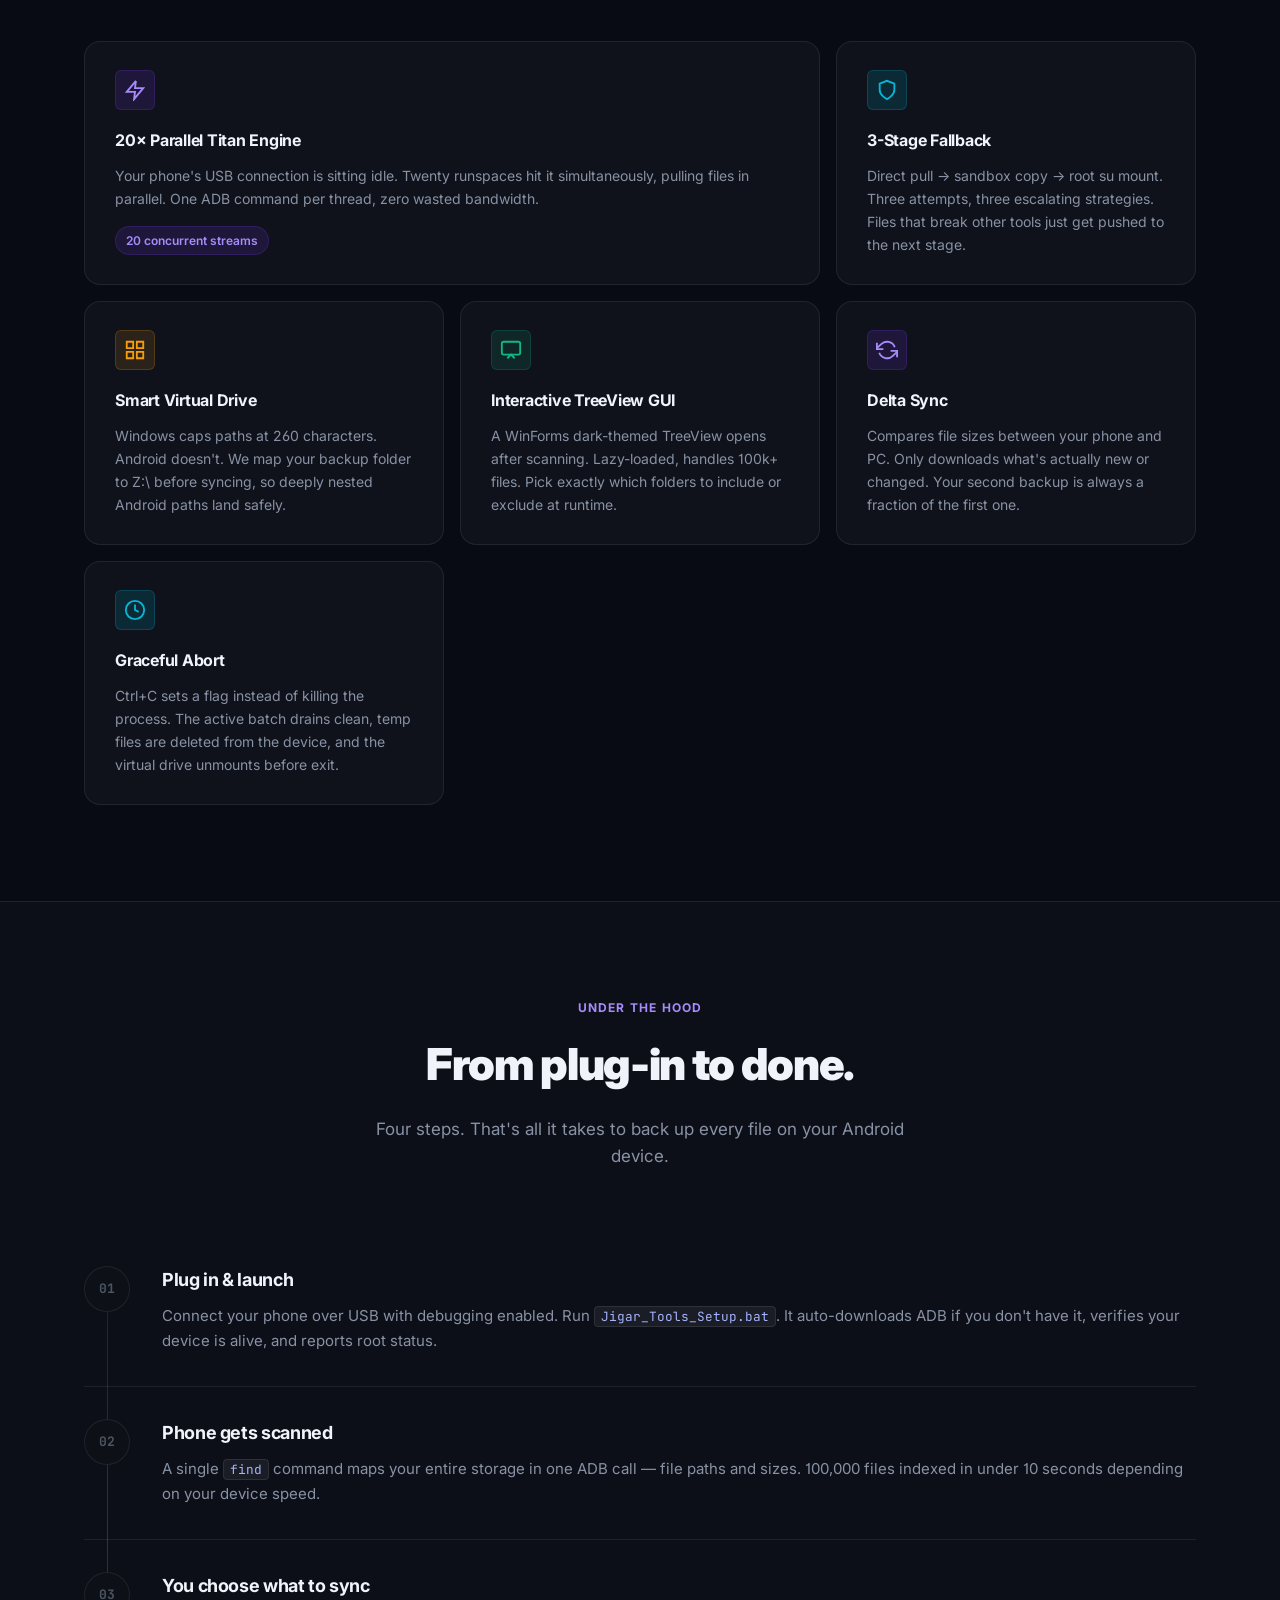
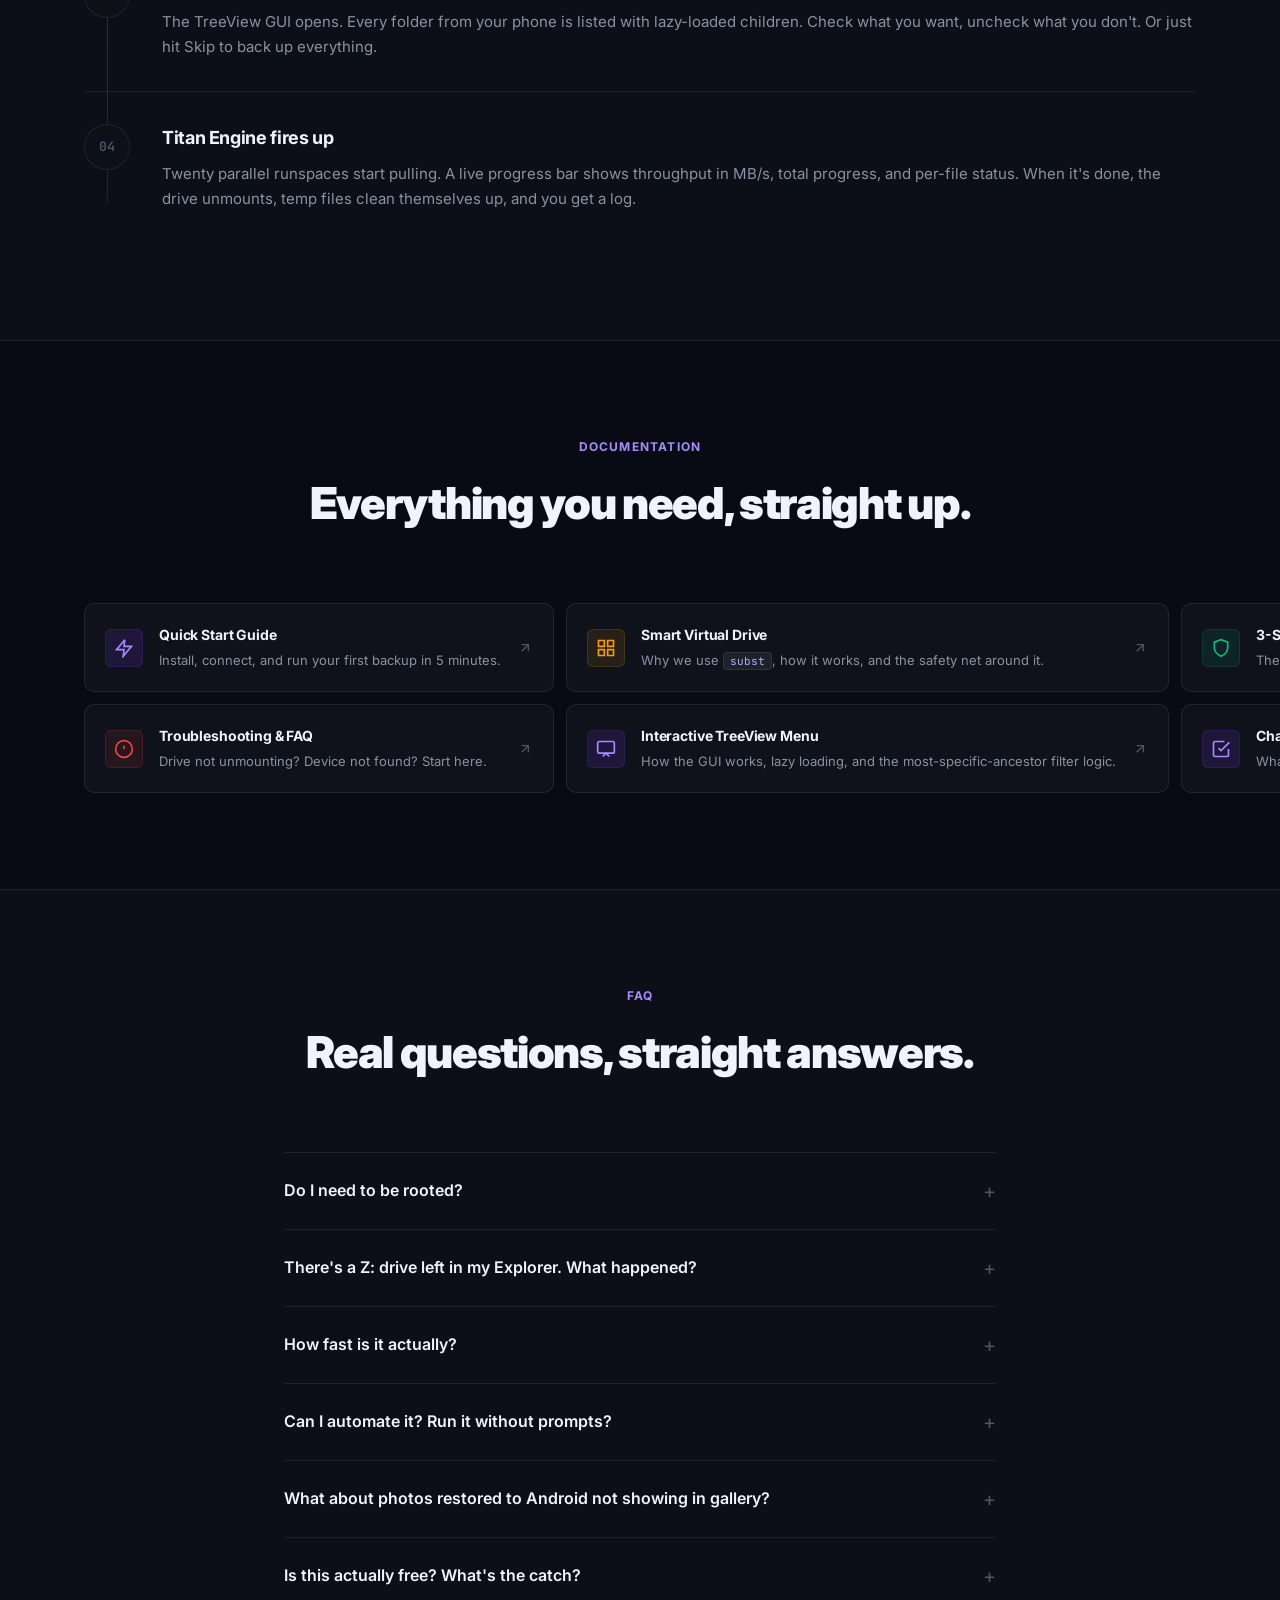
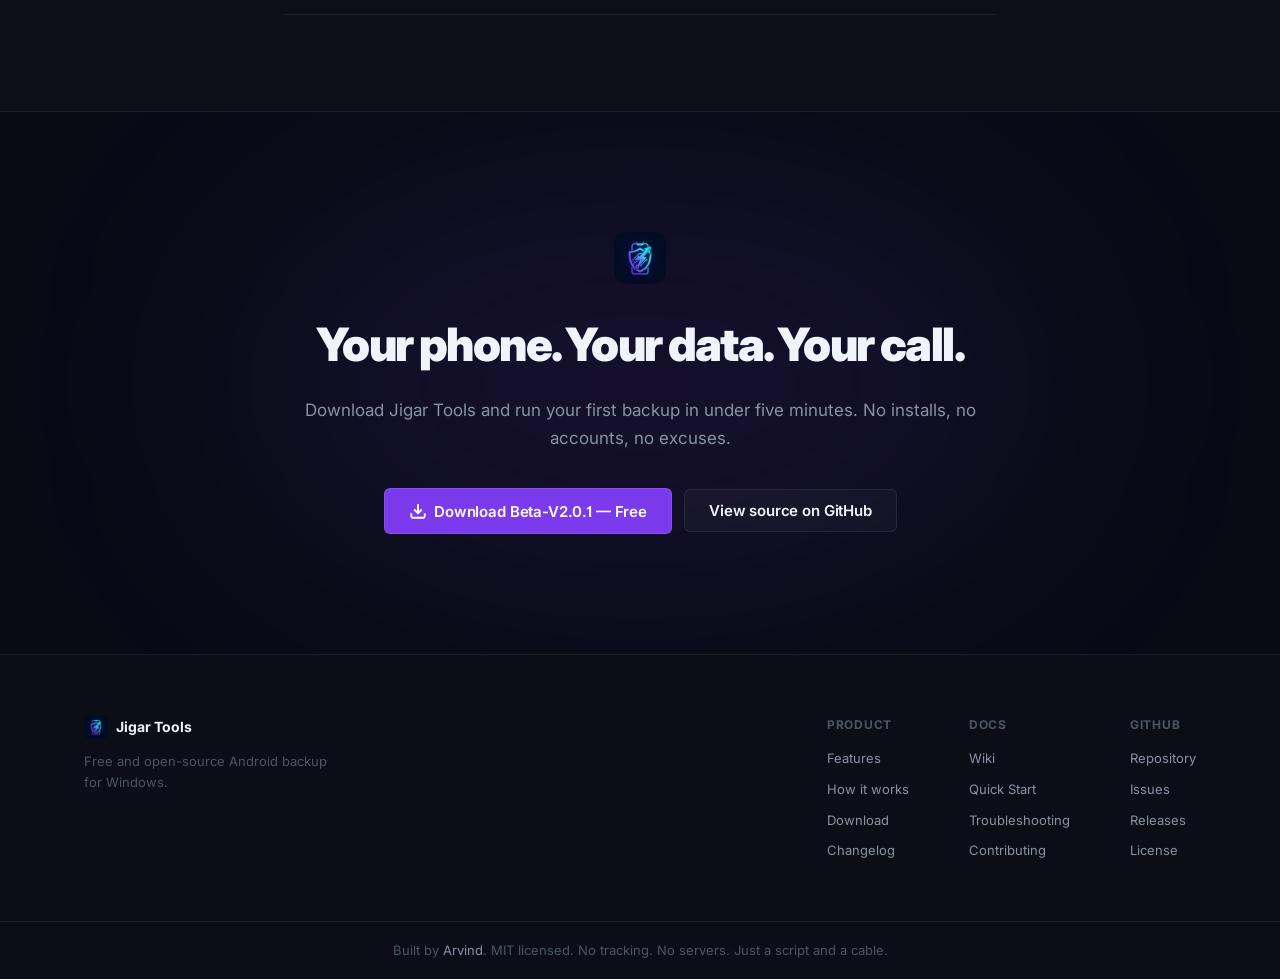
==== commit cbf9c707: "Update docs, website, and README for Beta-V2.0.1" ====
--- a/docs/index.html
+++ b/docs/index.html
@@ -43,7 +43,7 @@
     "operatingSystem": "Windows 10, Windows 11",
     "url": "https://official-arvind.github.io/jigar-tools/",
     "downloadUrl": "https://h1.nu/1yQLj",
-    "softwareVersion": "2.0-Gold",
+    "softwareVersion": "Beta-V2.0.1",
     "releaseNotes": "https://github.com/official-Arvind/jigar-tools/blob/main/docs/CHANGELOG.md",
     "offers": {
       "@type": "Offer",
@@ -116,7 +116,7 @@
       <a href="#" class="logo-link" aria-label="Jigar Tools home">
         <img src="logo.png" alt="Jigar Tools logo" class="logo-img" />
         <span class="logo-name">Jigar Tools</span>
-        <span class="logo-tag">v2.0-Gold</span>
+        <span class="logo-tag">Beta-V2.0.1</span>
       </a>
 
       <nav class="main-nav" id="main-nav" role="navigation" aria-label="Main navigation">
@@ -129,7 +129,7 @@
           GitHub
         </a>
         <a href="donate.html" class="btn btn-sm" style="background:linear-gradient(135deg,#f59e0b,#f97316);border-color:rgba(245,158,11,0.3);color:#fff;">❤️ Support</a>
-        <a href="https://is.gd/uq6fUv" download="Jigar_Tools_2.0-Gold.zip" class="btn btn-sm" target="_blank" rel="noopener">Download</a>
+        <a href="https://is.gd/uq6fUv" download="Jigar_Tools_Beta_V2.0.1.zip" class="btn btn-sm" target="_blank" rel="noopener">Download</a>
       </nav>
 
       <button class="hamburger" id="hamburger" aria-label="Open menu" aria-expanded="false">
@@ -145,7 +145,7 @@
       <a href="#faq" class="mobile-nav-link">FAQ</a>
       <a href="https://github.com/official-Arvind/jigar-tools" class="mobile-nav-link" target="_blank" rel="noopener">GitHub</a>
       <a href="donate.html" class="mobile-nav-link" style="color:#fbbf24;">❤️ Support the project</a>
-      <a href="https://is.gd/uq6fUv" download="Jigar_Tools_2.0-Gold.zip" class="btn btn-sm w-full" target="_blank" rel="noopener">Download v2.0-Gold</a>
+      <a href="https://is.gd/uq6fUv" download="Jigar_Tools_Beta_V2.0.1.zip" class="btn btn-sm w-full" target="_blank" rel="noopener">Download Beta-V2.0.1</a>
     </div>
   </header>
 
@@ -160,7 +160,7 @@
       <div class="container">
         <div class="hero-eyebrow">
           <span class="badge badge--new">New</span>
-          <span>v2.0 Gold Edition is here — 20x faster backups</span>
+          <span>Beta V2.0.1 is here — with the new Auto-Updater!</span>
           <a href="#" class="badge-link">Read changelog →</a>
         </div>
 
@@ -174,7 +174,7 @@
         </p>
 
         <div class="hero-actions">
-          <a href="https://is.gd/uq6fUv" download="Jigar_Tools_2.0-Gold.zip" class="btn btn-primary" target="_blank" rel="noopener">
+          <a href="https://is.gd/uq6fUv" download="Jigar_Tools_Beta_V2.0.1.zip" class="btn btn-primary" target="_blank" rel="noopener">
             <svg width="16" height="16" viewBox="0 0 24 24" fill="none" stroke="currentColor" stroke-width="2.5"><path d="M21 15v4a2 2 0 0 1-2 2H5a2 2 0 0 1-2-2v-4"/><polyline points="7 10 12 15 17 10"/><line x1="12" y1="15" x2="12" y2="3"/></svg>
             Download Free
           </a>
@@ -485,9 +485,9 @@
         <h2 id="cta-title" class="cta-title">Your phone. Your data. Your call.</h2>
         <p class="cta-desc">Download Jigar Tools and run your first backup in under five minutes. No installs, no accounts, no excuses.</p>
         <div class="cta-actions">
-          <a href="https://h1.nu/1yQLj" download="Jigar_Tools_2.0-Gold.zip" class="btn btn-primary btn-lg" target="_blank" rel="noopener">
+          <a href="https://h1.nu/1yQLj" download="Jigar_Tools_Beta_V2.0.1.zip" class="btn btn-primary btn-lg" target="_blank" rel="noopener">
             <svg width="18" height="18" viewBox="0 0 24 24" fill="none" stroke="currentColor" stroke-width="2.5"><path d="M21 15v4a2 2 0 0 1-2 2H5a2 2 0 0 1-2-2v-4"/><polyline points="7 10 12 15 17 10"/><line x1="12" y1="15" x2="12" y2="3"/></svg>
-            Download v2.0-Gold — Free
+            Download Beta-V2.0.1 — Free
           </a>
           <a href="https://github.com/official-Arvind/jigar-tools" class="btn btn-ghost btn-lg" target="_blank" rel="noopener">View source on GitHub</a>
         </div>
@@ -512,7 +512,7 @@
           <p class="footer-nav-heading">Product</p>
           <a href="#features">Features</a>
           <a href="#how-it-works">How it works</a>
-          <a href="https://is.gd/uq6fUv" download="Jigar_Tools_2.0-Gold.zip" target="_blank" rel="noopener">Download</a>
+          <a href="https://is.gd/uq6fUv" download="Jigar_Tools_Beta_V2.0.1.zip" target="_blank" rel="noopener">Download</a>
           <a href="https://github.com/official-Arvind/jigar-tools/blob/main/docs/CHANGELOG.md" target="_blank" rel="noopener">Changelog</a>
         </div>
         <div class="footer-nav-col">
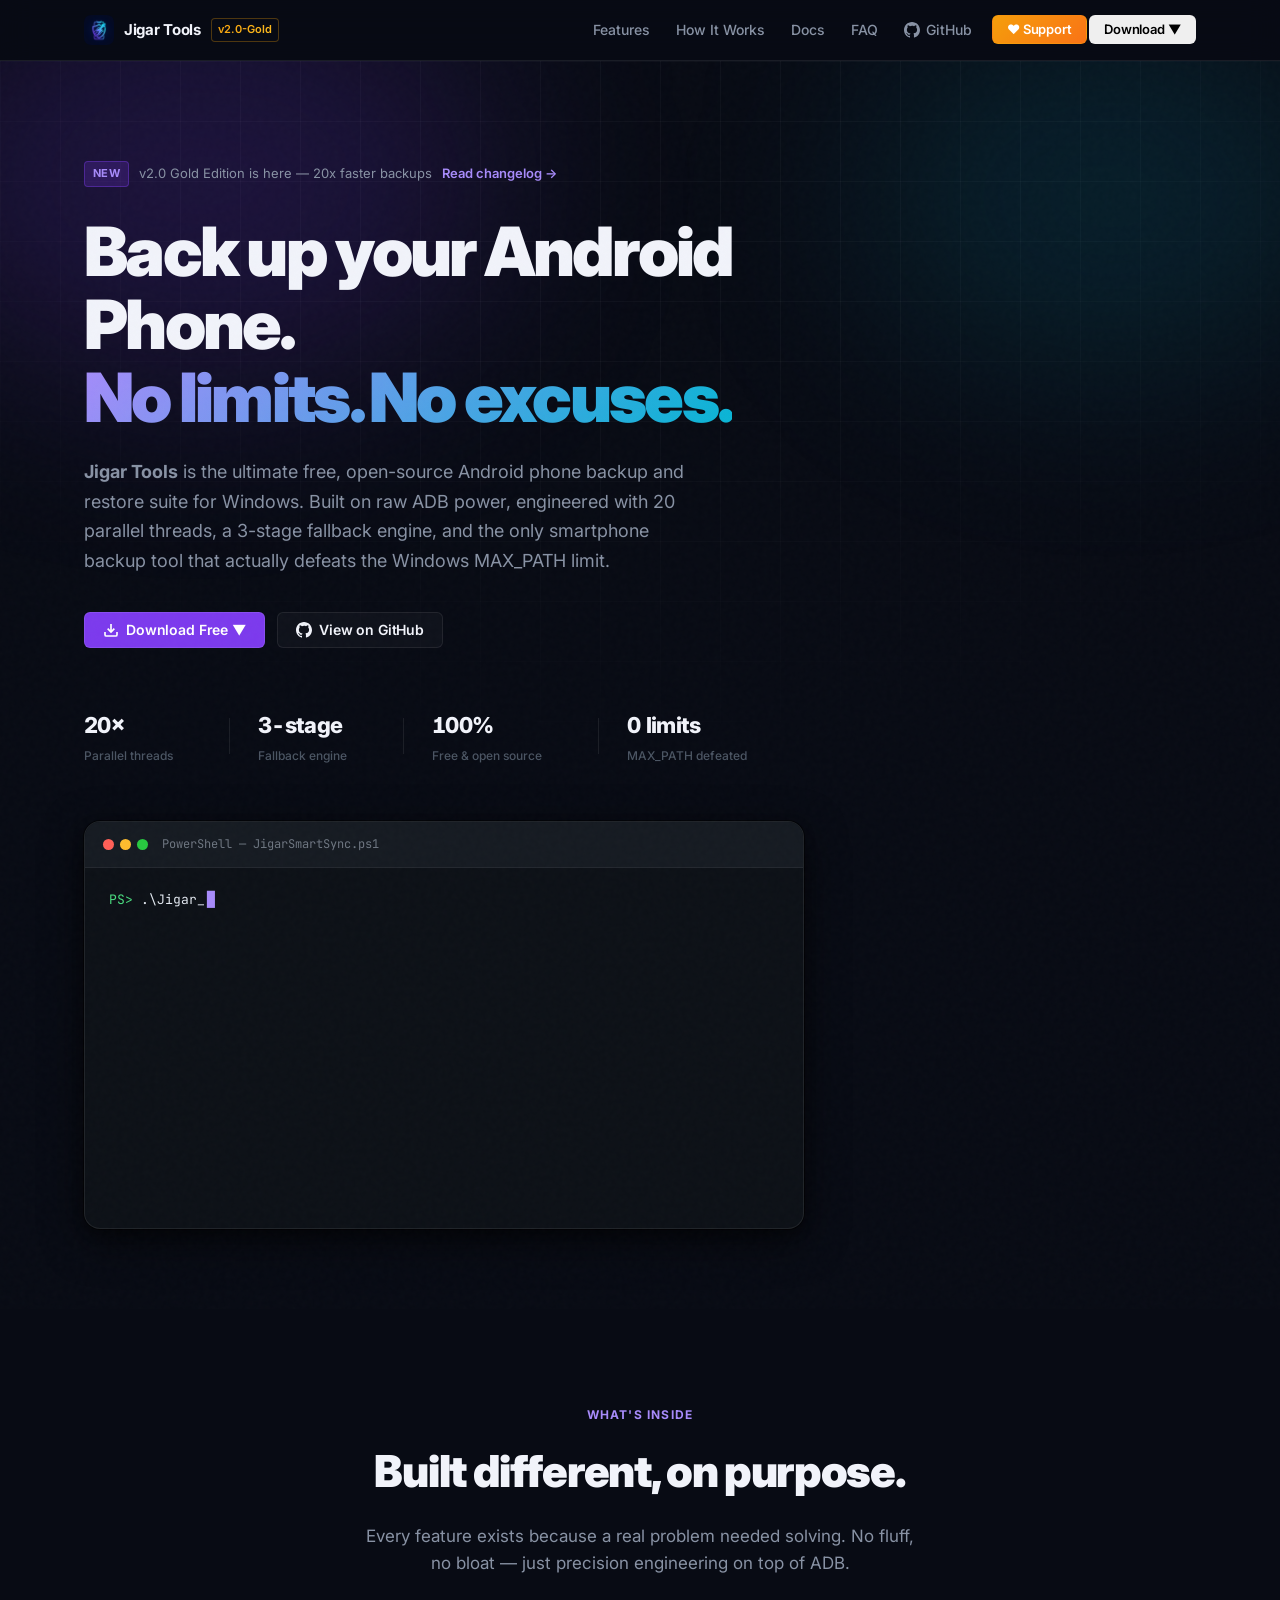
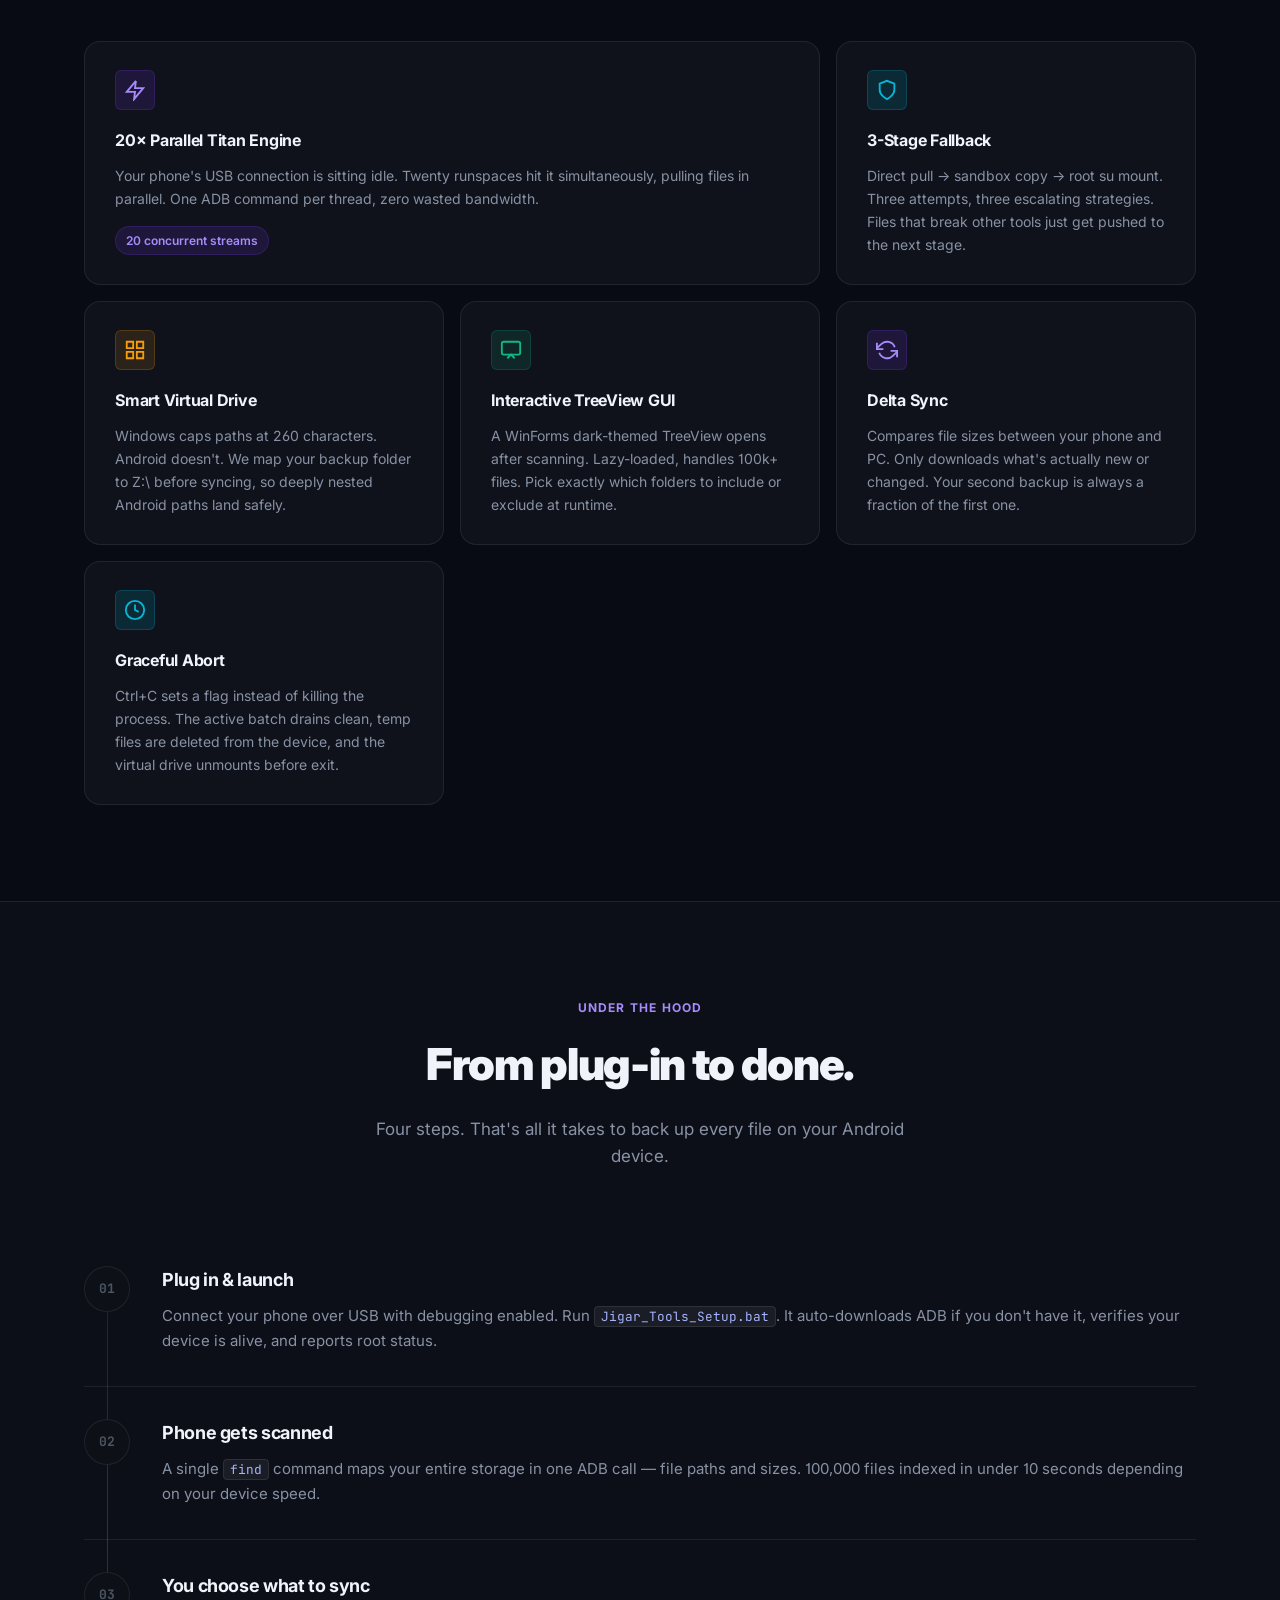
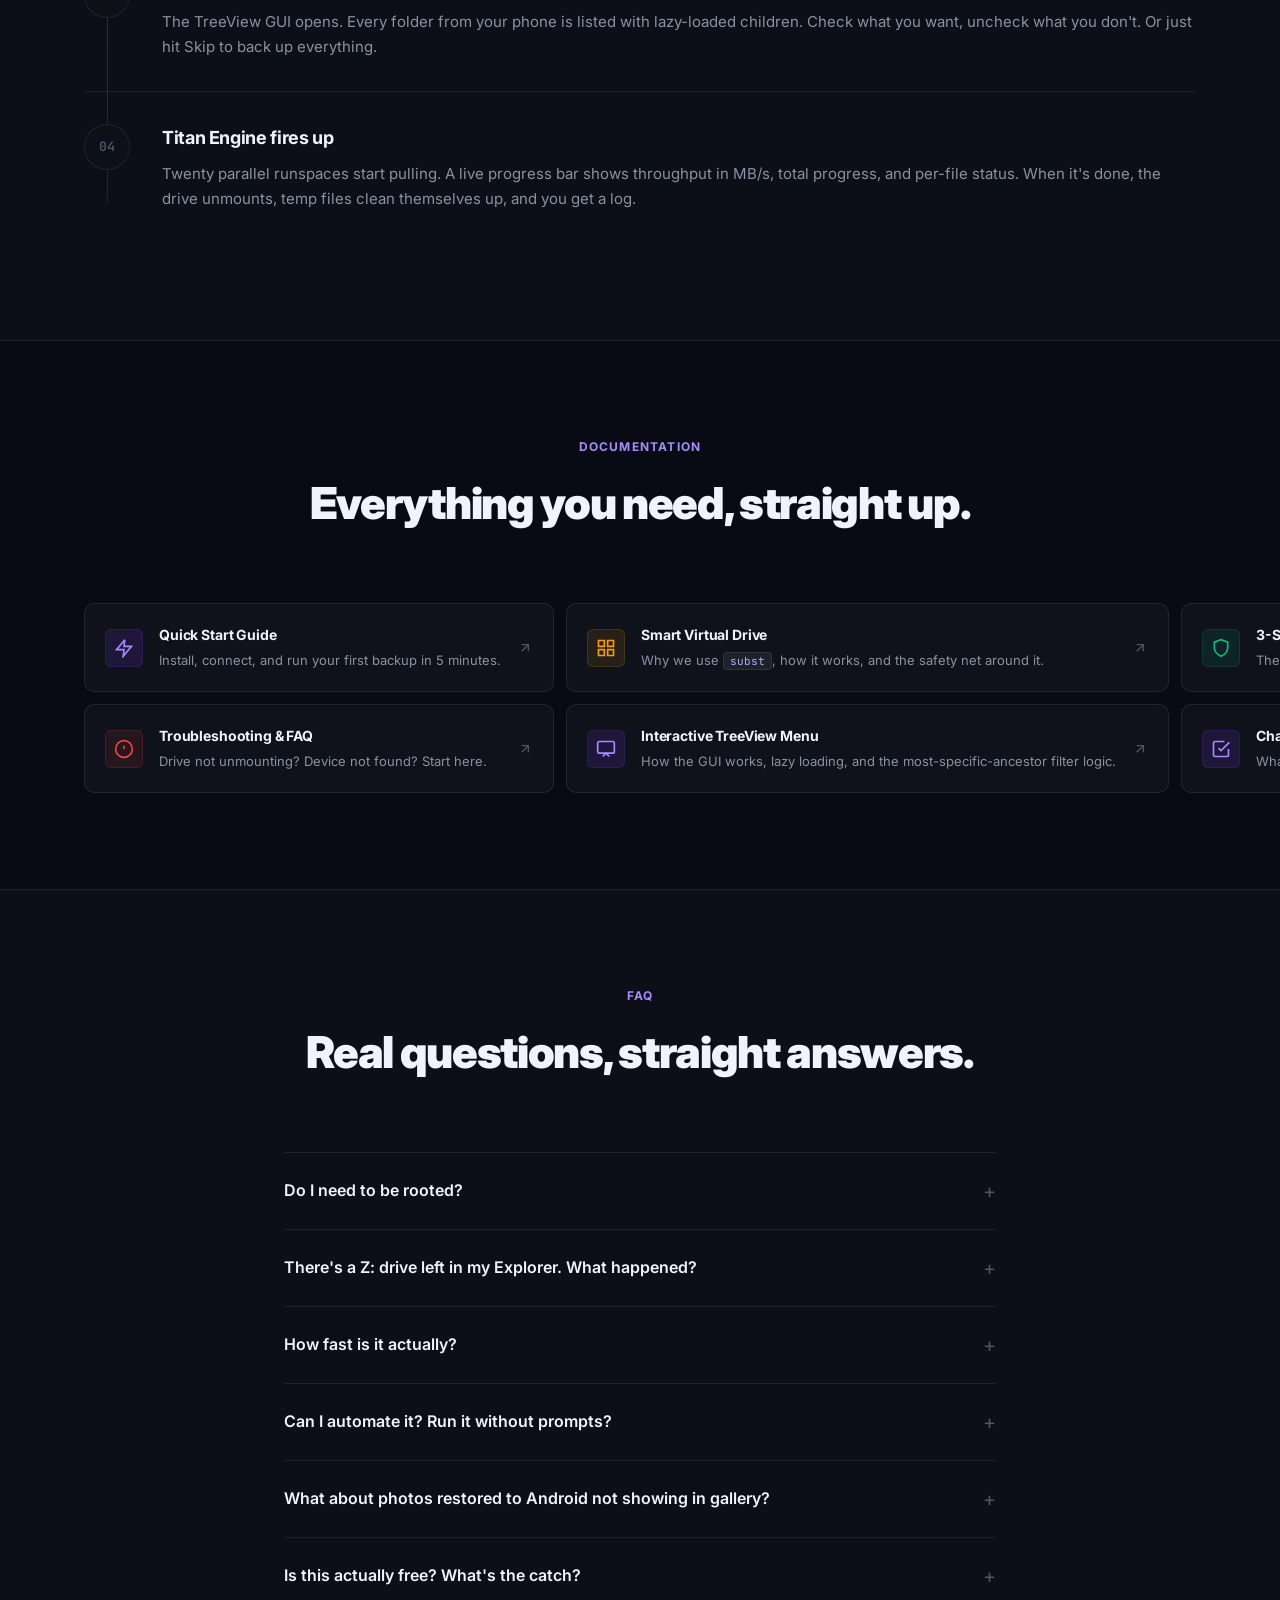
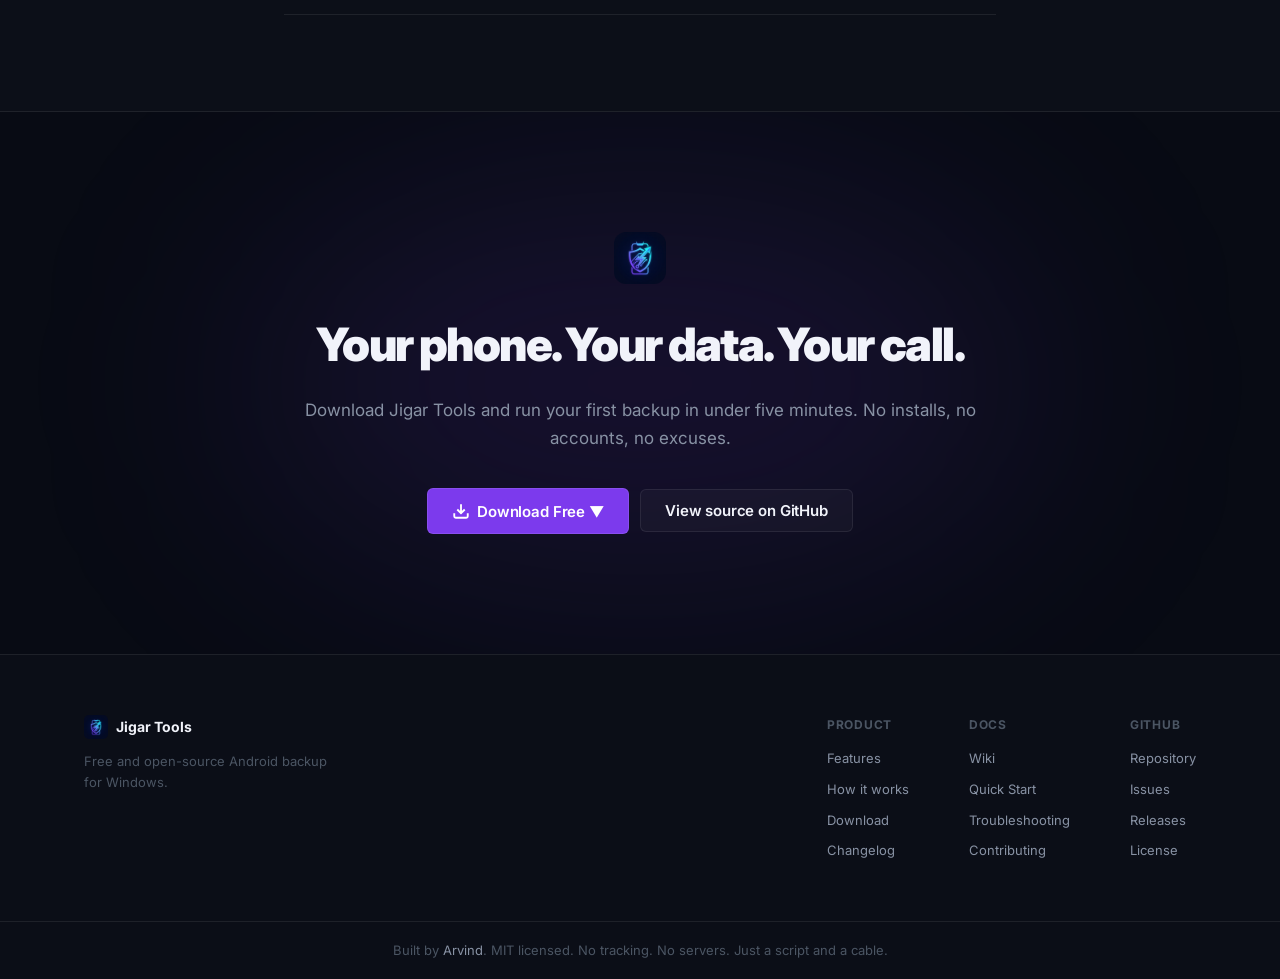
==== commit af6b4d75: "fix(web): Re-implement dropdowns to fix hover clipping and mobile layout issues" ====
--- a/docs/index.html
+++ b/docs/index.html
@@ -43,7 +43,7 @@
     "operatingSystem": "Windows 10, Windows 11",
     "url": "https://official-arvind.github.io/jigar-tools/",
     "downloadUrl": "https://h1.nu/1yQLj",
-    "softwareVersion": "Beta-V2.0.1",
+    "softwareVersion": "2.0-Gold",
     "releaseNotes": "https://github.com/official-Arvind/jigar-tools/blob/main/docs/CHANGELOG.md",
     "offers": {
       "@type": "Offer",
@@ -116,7 +116,7 @@
       <a href="#" class="logo-link" aria-label="Jigar Tools home">
         <img src="logo.png" alt="Jigar Tools logo" class="logo-img" />
         <span class="logo-name">Jigar Tools</span>
-        <span class="logo-tag">Beta-V2.0.1</span>
+        <span class="logo-tag">v2.0-Gold</span>
       </a>
 
       <nav class="main-nav" id="main-nav" role="navigation" aria-label="Main navigation">
@@ -129,7 +129,13 @@
           GitHub
         </a>
         <a href="donate.html" class="btn btn-sm" style="background:linear-gradient(135deg,#f59e0b,#f97316);border-color:rgba(245,158,11,0.3);color:#fff;">❤️ Support</a>
-        <a href="https://is.gd/uq6fUv" download="Jigar_Tools_Beta_V2.0.1.zip" class="btn btn-sm" target="_blank" rel="noopener">Download</a>
+        <div class="dl-dropdown">
+          <button class="btn btn-sm">Download ▼</button>
+          <div class="dl-menu" style="display: flex;">
+            <a href="https://github.com/official-Arvind/jigar-tools/releases/download/v2.0-Gold/Jigar_Tools_2.0-Gold.zip" class="dl-item dl-stable">v2.0-Gold <span>Stable Release</span></a>
+            <a href="https://github.com/official-Arvind/jigar-tools/releases/download/Beta-V2.0.1/Jigar_Tools_Beta_V2.0.1.zip" class="dl-item dl-beta">Beta-V2.0.1 <span>Latest Features</span></a>
+          </div>
+        </div>
       </nav>
 
       <button class="hamburger" id="hamburger" aria-label="Open menu" aria-expanded="false">
@@ -145,7 +151,7 @@
       <a href="#faq" class="mobile-nav-link">FAQ</a>
       <a href="https://github.com/official-Arvind/jigar-tools" class="mobile-nav-link" target="_blank" rel="noopener">GitHub</a>
       <a href="donate.html" class="mobile-nav-link" style="color:#fbbf24;">❤️ Support the project</a>
-      <a href="https://is.gd/uq6fUv" download="Jigar_Tools_Beta_V2.0.1.zip" class="btn btn-sm w-full" target="_blank" rel="noopener">Download Beta-V2.0.1</a>
+      <a href="https://github.com/official-Arvind/jigar-tools/releases/download/v2.0-Gold/Jigar_Tools_2.0-Gold.zip" class="btn btn-sm w-full" target="_blank" rel="noopener">Download v2.0-Gold (Stable)</a>
     </div>
   </header>
 
@@ -160,8 +166,8 @@
       <div class="container">
         <div class="hero-eyebrow">
           <span class="badge badge--new">New</span>
-          <span>Beta V2.0.1 is here — with the new Auto-Updater!</span>
-          <a href="#" class="badge-link">Read changelog →</a>
+          <span>v2.0 Gold Edition is here — 20x faster backups</span>
+          <a href="https://github.com/official-Arvind/jigar-tools/blob/main/docs/CHANGELOG.md" class="badge-link" target="_blank" rel="noopener">Read changelog →</a>
         </div>
 
         <h1 class="hero-title">
@@ -174,10 +180,16 @@
         </p>
 
         <div class="hero-actions">
-          <a href="https://is.gd/uq6fUv" download="Jigar_Tools_Beta_V2.0.1.zip" class="btn btn-primary" target="_blank" rel="noopener">
-            <svg width="16" height="16" viewBox="0 0 24 24" fill="none" stroke="currentColor" stroke-width="2.5"><path d="M21 15v4a2 2 0 0 1-2 2H5a2 2 0 0 1-2-2v-4"/><polyline points="7 10 12 15 17 10"/><line x1="12" y1="15" x2="12" y2="3"/></svg>
-            Download Free
-          </a>
+          <div class="dl-dropdown">
+            <button class="btn btn-primary">
+              <svg width="16" height="16" viewBox="0 0 24 24" fill="none" stroke="currentColor" stroke-width="2.5"><path d="M21 15v4a2 2 0 0 1-2 2H5a2 2 0 0 1-2-2v-4"/><polyline points="7 10 12 15 17 10"/><line x1="12" y1="15" x2="12" y2="3"/></svg>
+              Download Free ▼
+            </button>
+            <div class="dl-menu" style="display: flex;">
+              <a href="https://github.com/official-Arvind/jigar-tools/releases/download/v2.0-Gold/Jigar_Tools_2.0-Gold.zip" class="dl-item dl-stable">v2.0-Gold <span>Stable Release</span></a>
+              <a href="https://github.com/official-Arvind/jigar-tools/releases/download/Beta-V2.0.1/Jigar_Tools_Beta_V2.0.1.zip" class="dl-item dl-beta">Beta-V2.0.1 <span>Latest Features</span></a>
+            </div>
+          </div>
           <a href="https://github.com/official-Arvind/jigar-tools" class="btn btn-ghost" target="_blank" rel="noopener">
             <svg width="16" height="16" viewBox="0 0 24 24" fill="currentColor"><path d="M12 0C5.37 0 0 5.37 0 12c0 5.3 3.44 9.8 8.2 11.39.6.11.82-.26.82-.58 0-.28-.01-1.03-.02-2.03-3.34.73-4.04-1.61-4.04-1.61-.55-1.39-1.34-1.76-1.34-1.76-1.09-.74.08-.73.08-.73 1.2.08 1.84 1.24 1.84 1.24 1.07 1.83 2.8 1.3 3.48.99.11-.78.42-1.3.76-1.6-2.67-.3-5.47-1.33-5.47-5.93 0-1.31.47-2.38 1.24-3.22-.12-.3-.54-1.52.12-3.18 0 0 1.01-.32 3.3 1.23a11.5 11.5 0 0 1 3-.4c1.02 0 2.04.14 3 .4 2.28-1.55 3.29-1.23 3.29-1.23.66 1.66.25 2.88.12 3.18.77.84 1.23 1.91 1.23 3.22 0 4.61-2.8 5.63-5.48 5.93.43.37.81 1.1.81 2.22 0 1.6-.01 2.9-.01 3.29 0 .32.21.7.82.58C20.56 21.8 24 17.3 24 12 24 5.37 18.63 0 12 0z"/></svg>
             View on GitHub
@@ -485,10 +497,16 @@
         <h2 id="cta-title" class="cta-title">Your phone. Your data. Your call.</h2>
         <p class="cta-desc">Download Jigar Tools and run your first backup in under five minutes. No installs, no accounts, no excuses.</p>
         <div class="cta-actions">
-          <a href="https://h1.nu/1yQLj" download="Jigar_Tools_Beta_V2.0.1.zip" class="btn btn-primary btn-lg" target="_blank" rel="noopener">
-            <svg width="18" height="18" viewBox="0 0 24 24" fill="none" stroke="currentColor" stroke-width="2.5"><path d="M21 15v4a2 2 0 0 1-2 2H5a2 2 0 0 1-2-2v-4"/><polyline points="7 10 12 15 17 10"/><line x1="12" y1="15" x2="12" y2="3"/></svg>
-            Download Beta-V2.0.1 — Free
-          </a>
+          <div class="dl-dropdown">
+            <button class="btn btn-primary btn-lg">
+              <svg width="18" height="18" viewBox="0 0 24 24" fill="none" stroke="currentColor" stroke-width="2.5"><path d="M21 15v4a2 2 0 0 1-2 2H5a2 2 0 0 1-2-2v-4"/><polyline points="7 10 12 15 17 10"/><line x1="12" y1="15" x2="12" y2="3"/></svg>
+              Download Free ▼
+            </button>
+            <div class="dl-menu" style="display: flex; bottom: 100%; top: auto; margin-bottom: 6px;">
+              <a href="https://github.com/official-Arvind/jigar-tools/releases/download/v2.0-Gold/Jigar_Tools_2.0-Gold.zip" class="dl-item dl-stable">v2.0-Gold <span>Stable Release</span></a>
+              <a href="https://github.com/official-Arvind/jigar-tools/releases/download/Beta-V2.0.1/Jigar_Tools_Beta_V2.0.1.zip" class="dl-item dl-beta">Beta-V2.0.1 <span>Latest Features</span></a>
+            </div>
+          </div>
           <a href="https://github.com/official-Arvind/jigar-tools" class="btn btn-ghost btn-lg" target="_blank" rel="noopener">View source on GitHub</a>
         </div>
       </div>
@@ -512,7 +530,7 @@
           <p class="footer-nav-heading">Product</p>
           <a href="#features">Features</a>
           <a href="#how-it-works">How it works</a>
-          <a href="https://is.gd/uq6fUv" download="Jigar_Tools_Beta_V2.0.1.zip" target="_blank" rel="noopener">Download</a>
+          <a href="https://github.com/official-Arvind/jigar-tools/releases/latest" target="_blank" rel="noopener">Download</a>
           <a href="https://github.com/official-Arvind/jigar-tools/blob/main/docs/CHANGELOG.md" target="_blank" rel="noopener">Changelog</a>
         </div>
         <div class="footer-nav-col">
--- a/docs/style.css
+++ b/docs/style.css
@@ -1030,3 +1030,15 @@
   opacity: 1;
   transform: translateY(0);
 }
+
+/* === DL DROPDOWN === */
+.dl-dropdown { position: relative; display: inline-flex; }
+.dl-menu { opacity: 0; visibility: hidden; position: absolute; top: 100%; left: 0; background: #0f172a; border: 1px solid rgba(255,255,255,0.1); border-radius: 8px; z-index: 999; min-width: 190px; box-shadow: 0 10px 25px -5px rgba(0,0,0,0.5); padding: 4px 0; margin-top: 6px; flex-direction: column; transform: translateY(4px); transition: all 0.2s ease; }
+.dl-menu::before { content: ''; position: absolute; top: -10px; left: 0; right: 0; height: 10px; }
+.dl-dropdown:hover .dl-menu, .dl-dropdown:focus-within .dl-menu { opacity: 1; visibility: visible; transform: translateY(0); display: flex; }
+.dl-item { padding: 10px 16px; color: #cbd5e1; text-decoration: none; font-size: 0.85rem; font-weight: 500; display: flex; flex-direction: column; transition: background 0.2s, color 0.2s; text-align: left; }
+.dl-item:hover { background: #1e293b; color: #fff; }
+.dl-stable { border-left: 3px solid #FFD700; }
+.dl-beta { border-left: 3px solid #00FF9D; }
+.dl-item span { font-size: 0.7rem; color: #94a3b8; font-weight: 400; margin-top: 2px; }
+
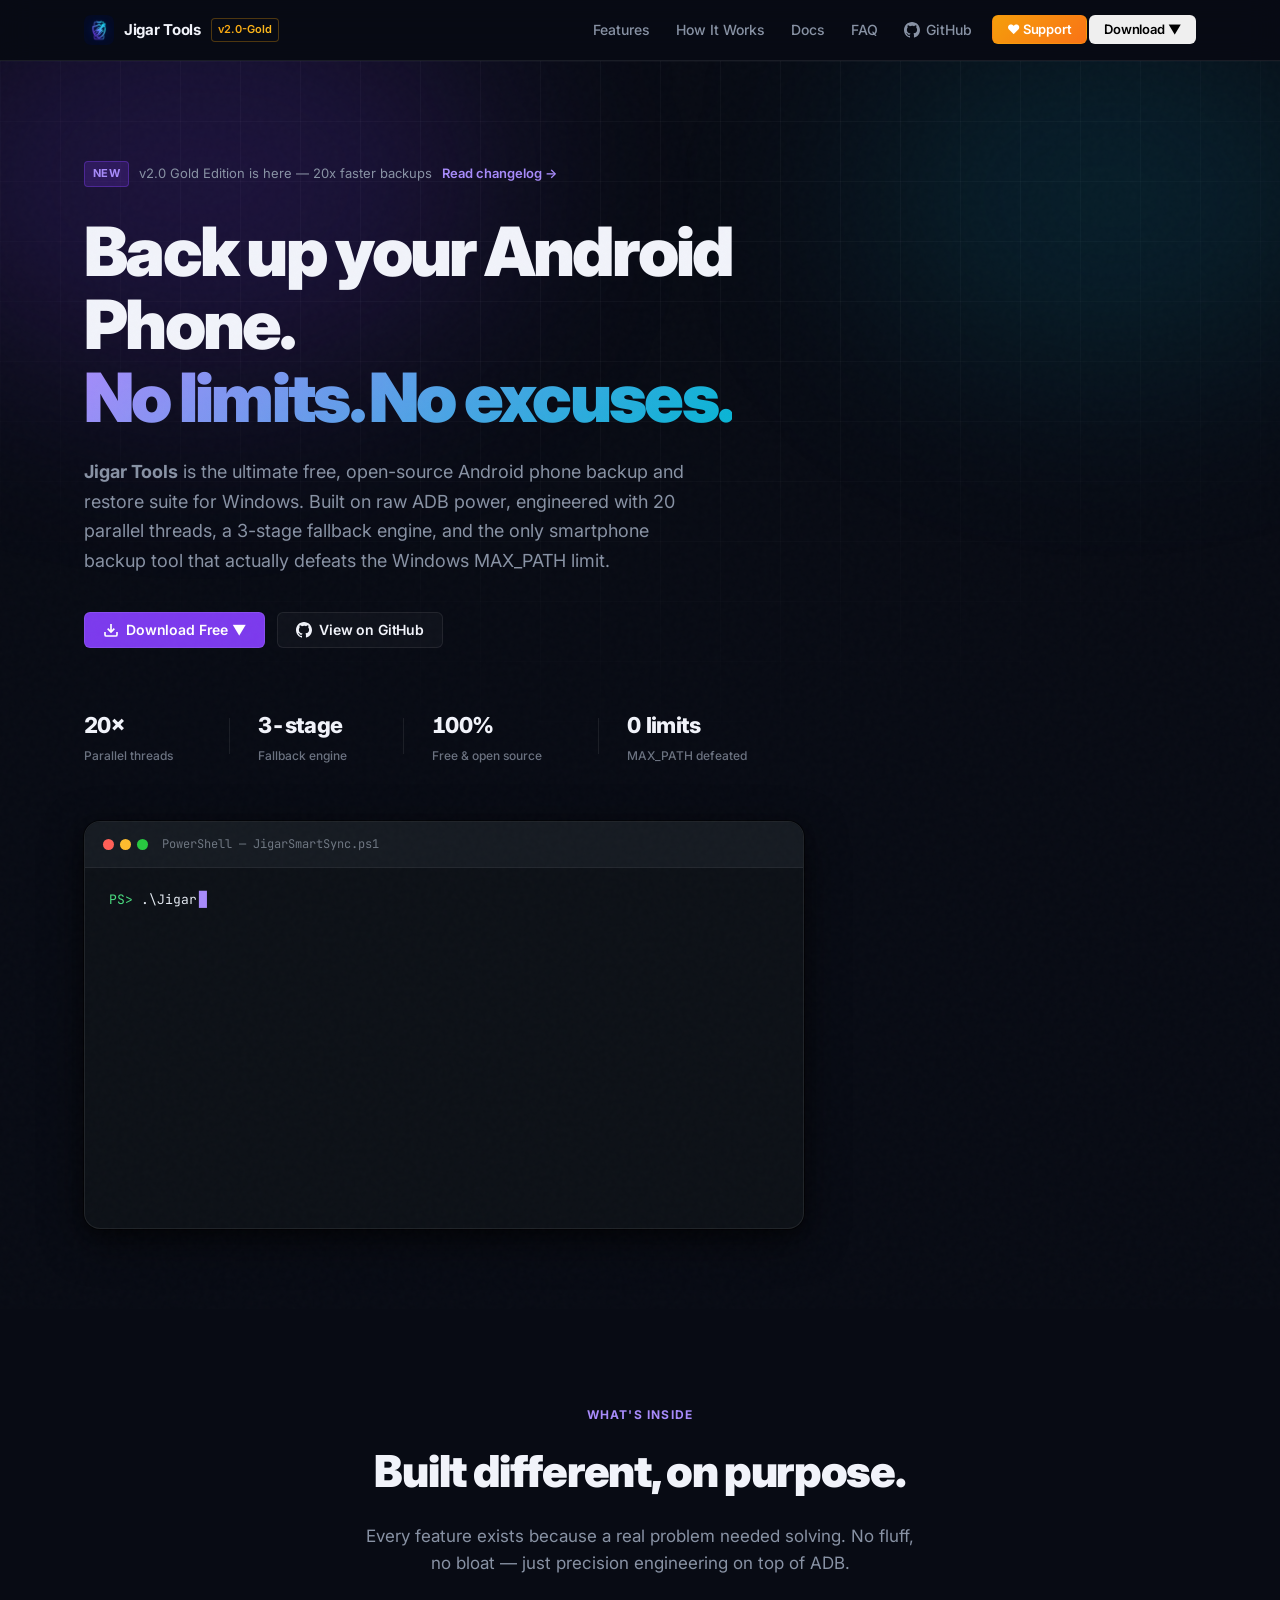
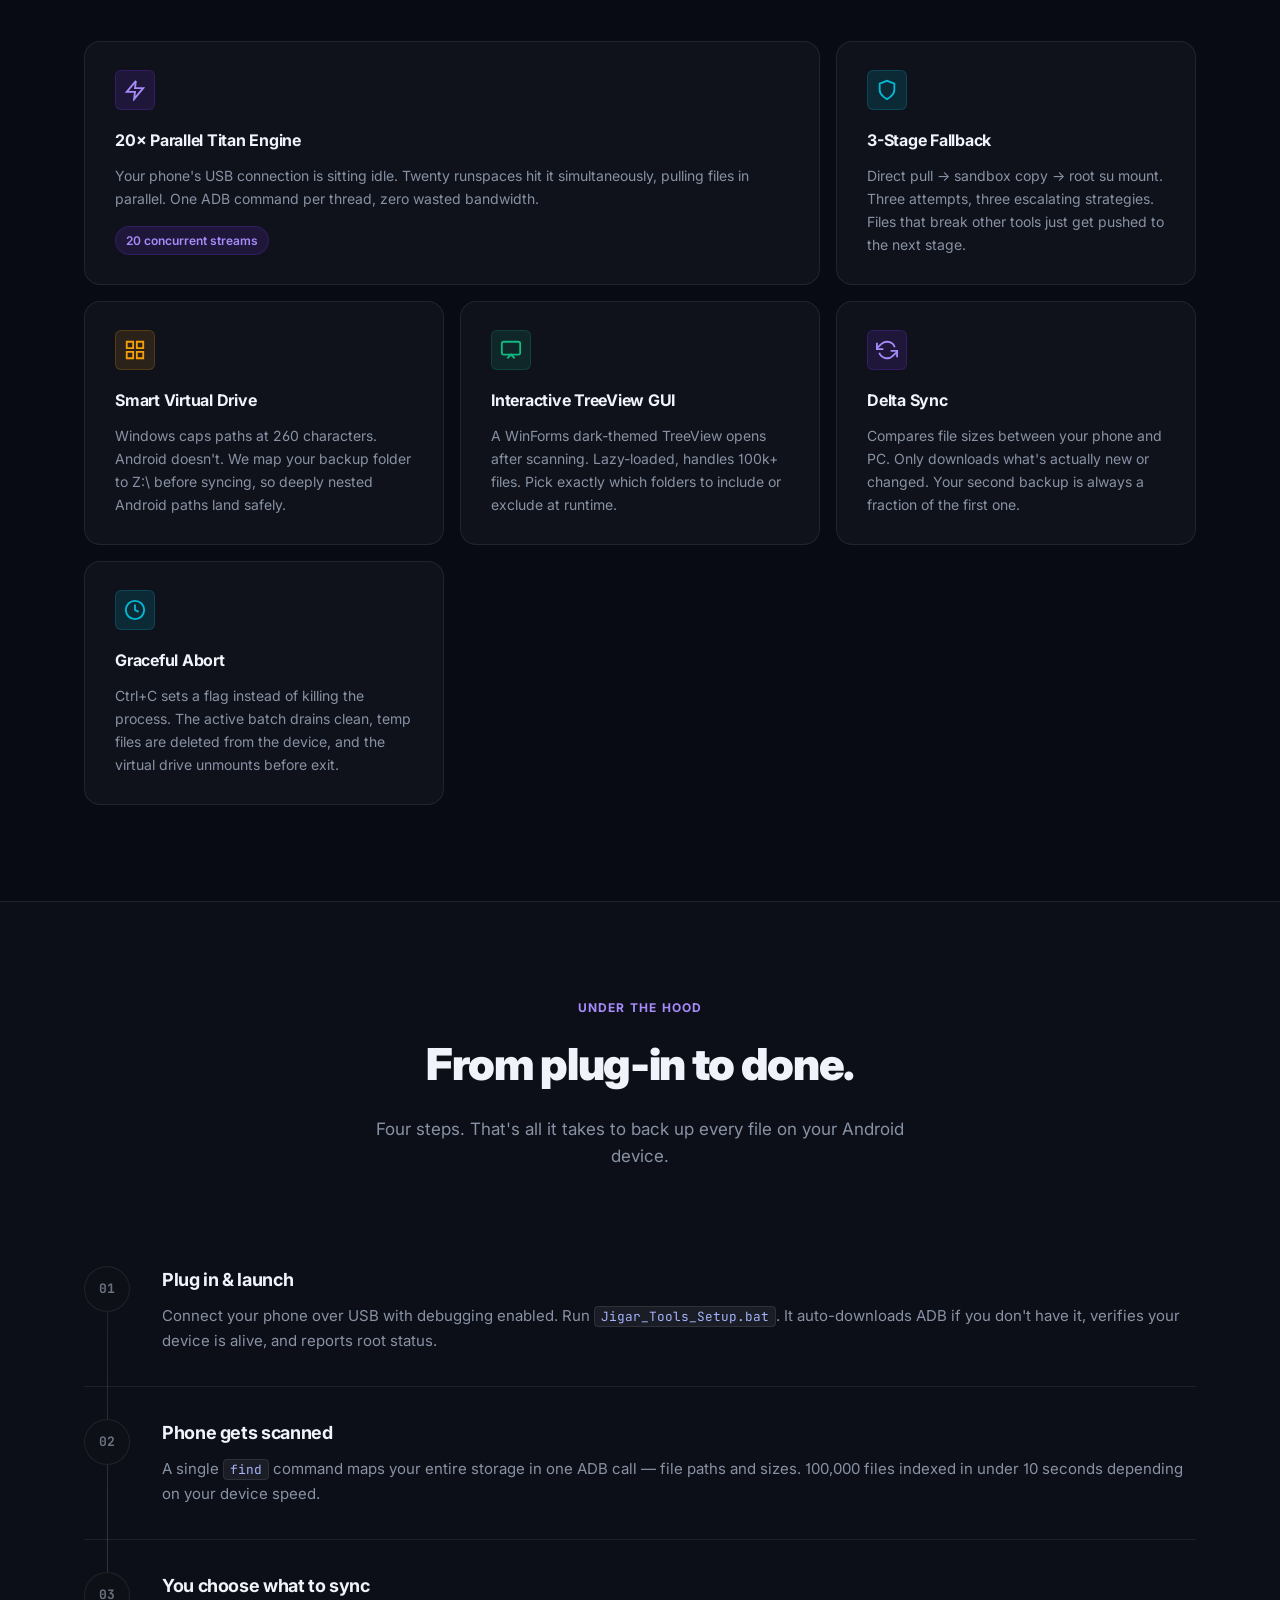
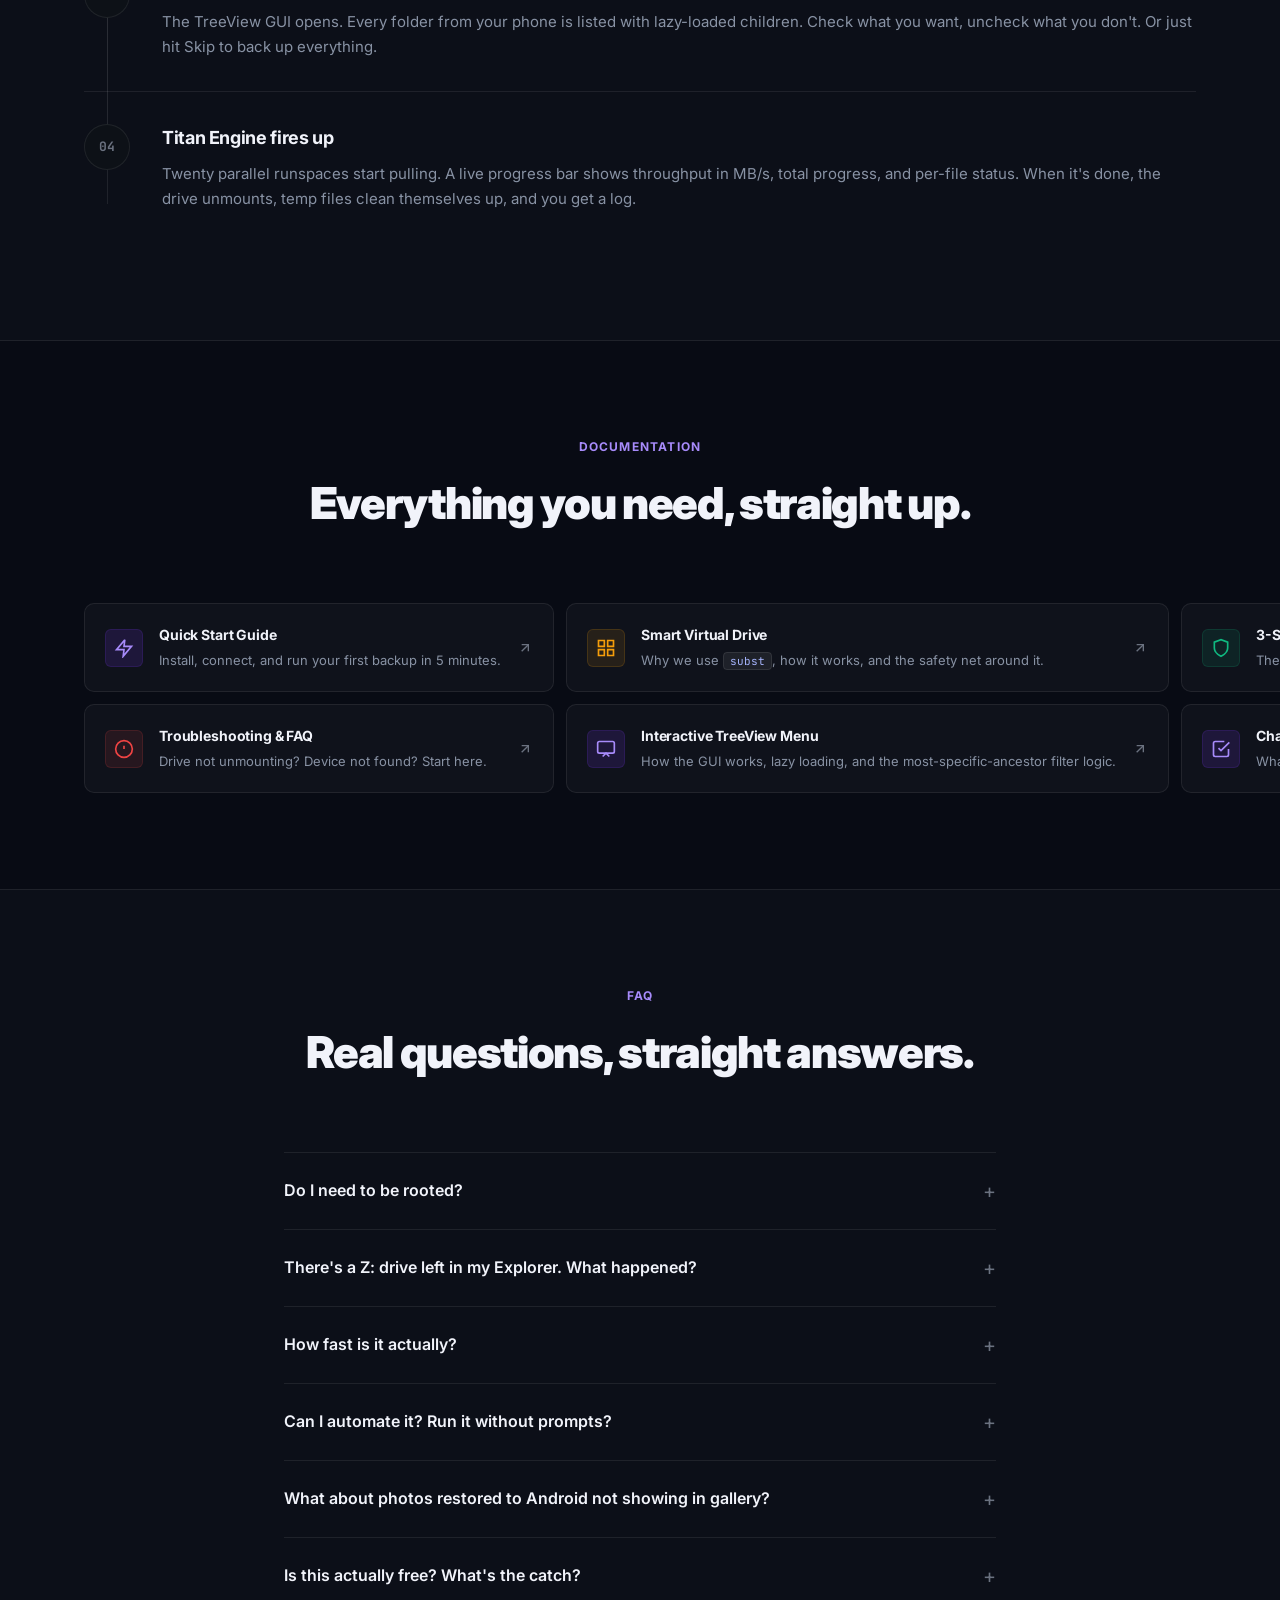
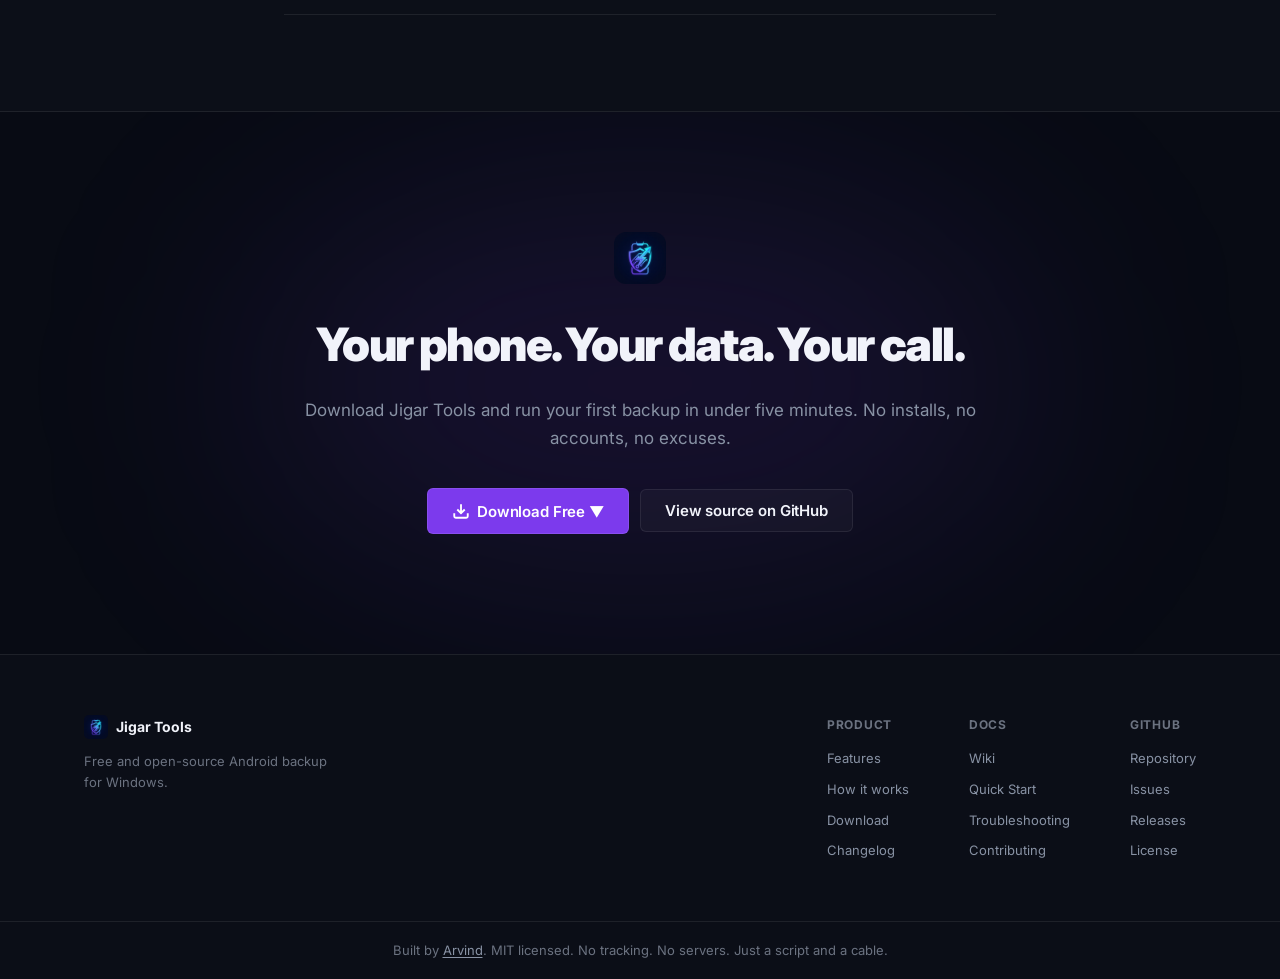
==== commit 04a9e633: "fix(updater): Re-name folder correctly on update and write BOM-free version file. fix(web): Resolve " ====
--- a/docs/index.html
+++ b/docs/index.html
@@ -443,43 +443,43 @@
           <h2 id="faq-title" class="section-title">Real questions, straight answers.</h2>
         </div>
 
-        <div class="faq-list" role="list">
-          <details class="faq-item" role="listitem">
+        <div class="faq-list">
+          <details class="faq-item">
             <summary class="faq-q">Do I need to be rooted?</summary>
             <div class="faq-a">
               <p>No. The tool works on non-rooted devices via standard ADB access. Root unlocks access to <code>/data/media/0</code> and speeds up scanning with native <code>find</code> commands, but it's completely optional. If you're not rooted, the 3-stage fallback handles everything it can.</p>
             </div>
           </details>
 
-          <details class="faq-item" role="listitem">
+          <details class="faq-item">
             <summary class="faq-q">There's a Z: drive left in my Explorer. What happened?</summary>
             <div class="faq-a">
               <p>If the terminal was force-closed (like hitting the X button), the cleanup phase was skipped. Fix it manually by running <code>subst Z: /D</code> in any terminal. Starting the tool again will also automatically detect and unmount any leftover drives pointing to your backup folder.</p>
             </div>
           </details>
 
-          <details class="faq-item" role="listitem">
+          <details class="faq-item">
             <summary class="faq-q">How fast is it actually?</summary>
             <div class="faq-a">
               <p>That's limited by your USB controller and your phone's storage speed, not by the tool. On USB 3.0 with a mid-range phone you'll typically see 35–50 MB/s average. Budget phones with USB 2.0 controllers cap out around 25–35 MB/s. Either way, 20 threads means you're saturating whatever the connection can give.</p>
             </div>
           </details>
 
-          <details class="faq-item" role="listitem">
+          <details class="faq-item">
             <summary class="faq-q">Can I automate it? Run it without prompts?</summary>
             <div class="faq-a">
               <p>Yes. Pass the <code>-NonInteractive</code> flag when calling the script directly. It'll skip the folder picker (uses the saved location from <code>settings.json</code>) and bypass the GUI filter menu, making it suitable for scheduled tasks or scripted automation.</p>
             </div>
           </details>
 
-          <details class="faq-item" role="listitem">
+          <details class="faq-item">
             <summary class="faq-q">What about photos restored to Android not showing in gallery?</summary>
             <div class="faq-a">
               <p>The restore script fires an Android Media Scanner broadcast intent for each restored file immediately after transfer. If they still don't show up, wait a minute or two for the media database to catch up, or reboot the device once.</p>
             </div>
           </details>
 
-          <details class="faq-item" role="listitem">
+          <details class="faq-item">
             <summary class="faq-q">Is this actually free? What's the catch?</summary>
             <div class="faq-a">
               <p>Fully free, MIT licensed, open source on GitHub. No telemetry, no accounts, no cloud syncing your data anywhere. It's a PowerShell script that uses ADB. That's it. The catch is you need Windows and a cable.</p>
@@ -519,7 +519,7 @@
     <div class="container footer-inner">
       <div class="footer-left">
         <a href="#" class="footer-logo" aria-label="Jigar Tools home">
-          <img src="logo.png" alt="Jigar Tools" class="footer-logo-img" />
+          <img src="logo.png" alt="" class="footer-logo-img" />
           <span>Jigar Tools</span>
         </a>
         <p class="footer-tagline">Free and open-source Android backup for Windows.</p>
--- a/docs/style.css
+++ b/docs/style.css
@@ -45,7 +45,7 @@
   --surface-hover: rgba(255,255,255,0.06);
   --text-primary: #f1f3fa;
   --text-secondary: #8892a4;
-  --text-muted: #4b5563;
+  --text-muted: #6b7280;
   --radius-sm: 6px;
   --radius-md: 10px;
   --radius-lg: 16px;
@@ -909,7 +909,7 @@
   color: var(--text-secondary);
   transition: color var(--transition);
 }
-.footer-nav-col a:hover { color: var(--text-primary); }
+.footer-nav-col a:hover { color: var(--text-primary); text-decoration: underline; text-underline-offset: 4px; }
 
 .footer-bottom-bar {
   border-top: 1px solid var(--border);
@@ -926,6 +926,8 @@
 .footer-bottom-bar a {
   color: var(--text-secondary);
   transition: color var(--transition);
+  text-decoration: underline;
+  text-underline-offset: 2px;
 }
 .footer-bottom-bar a:hover { color: var(--text-primary); }
 
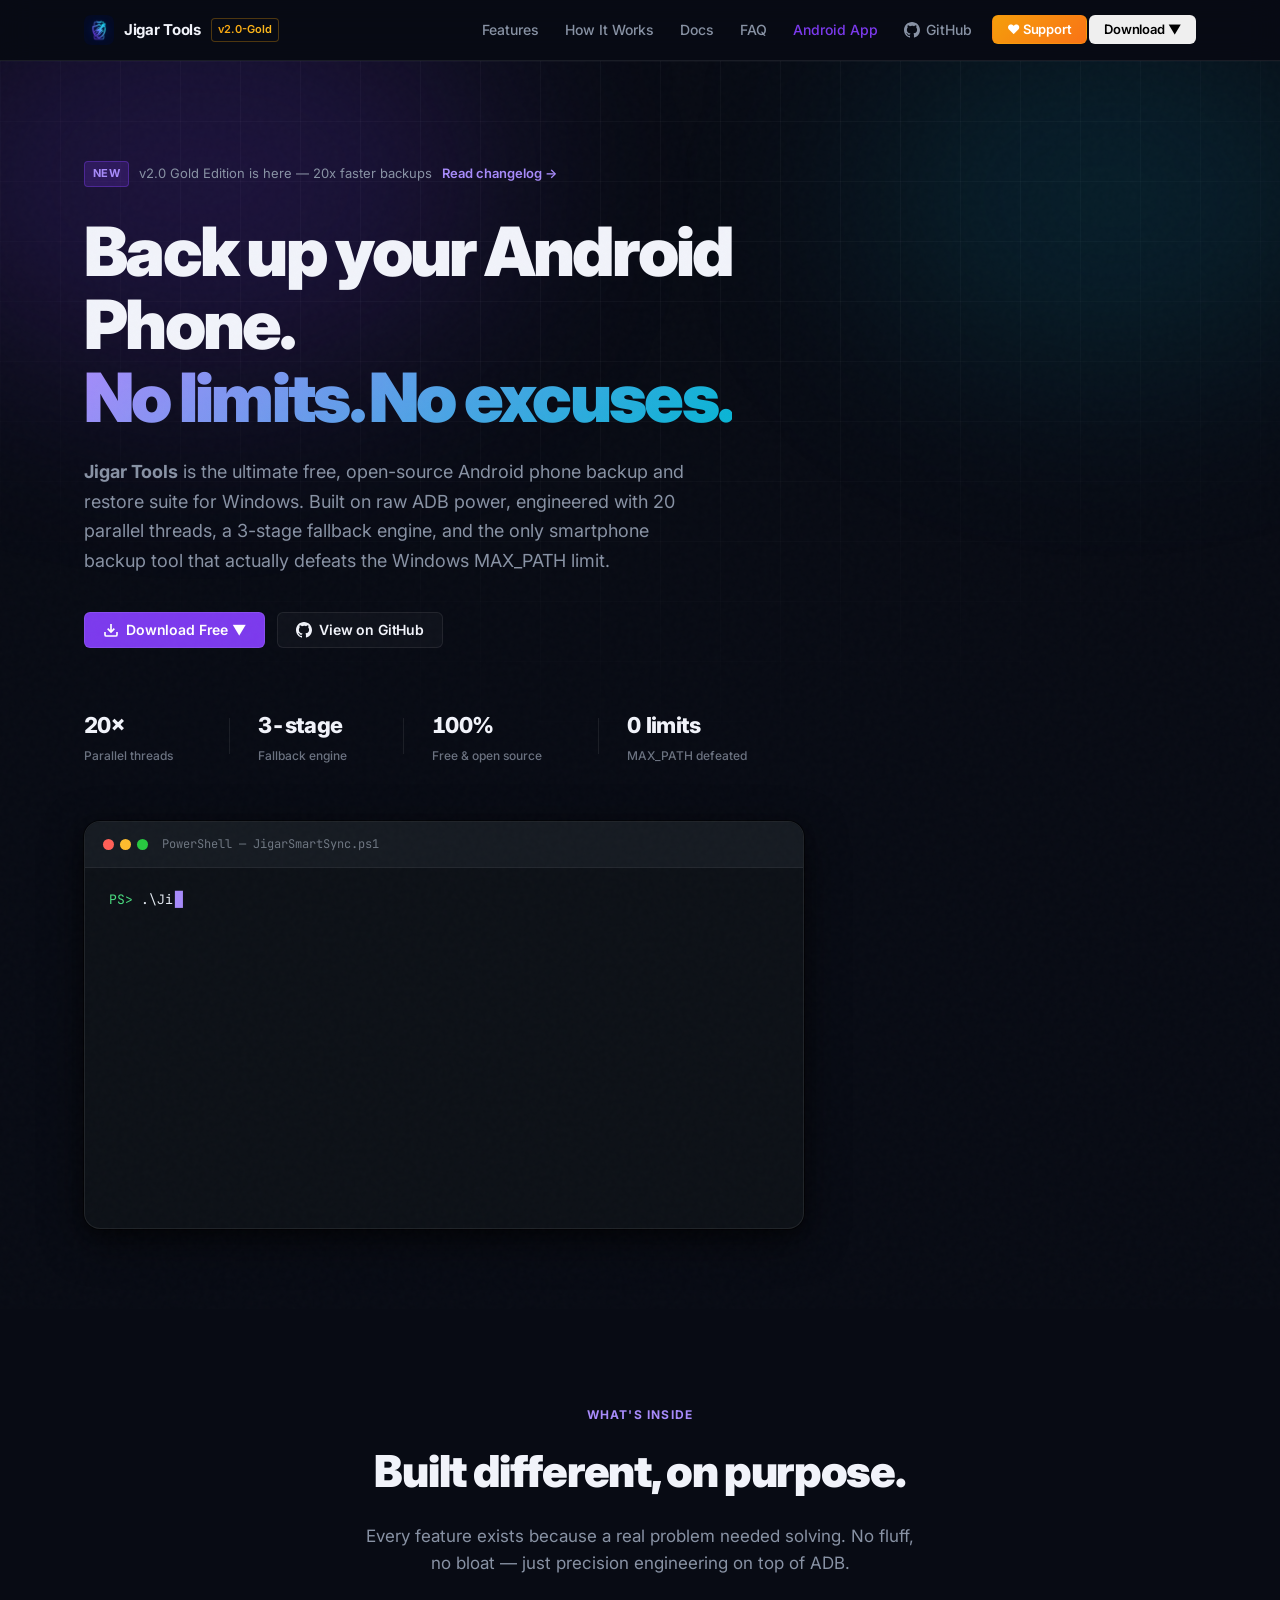
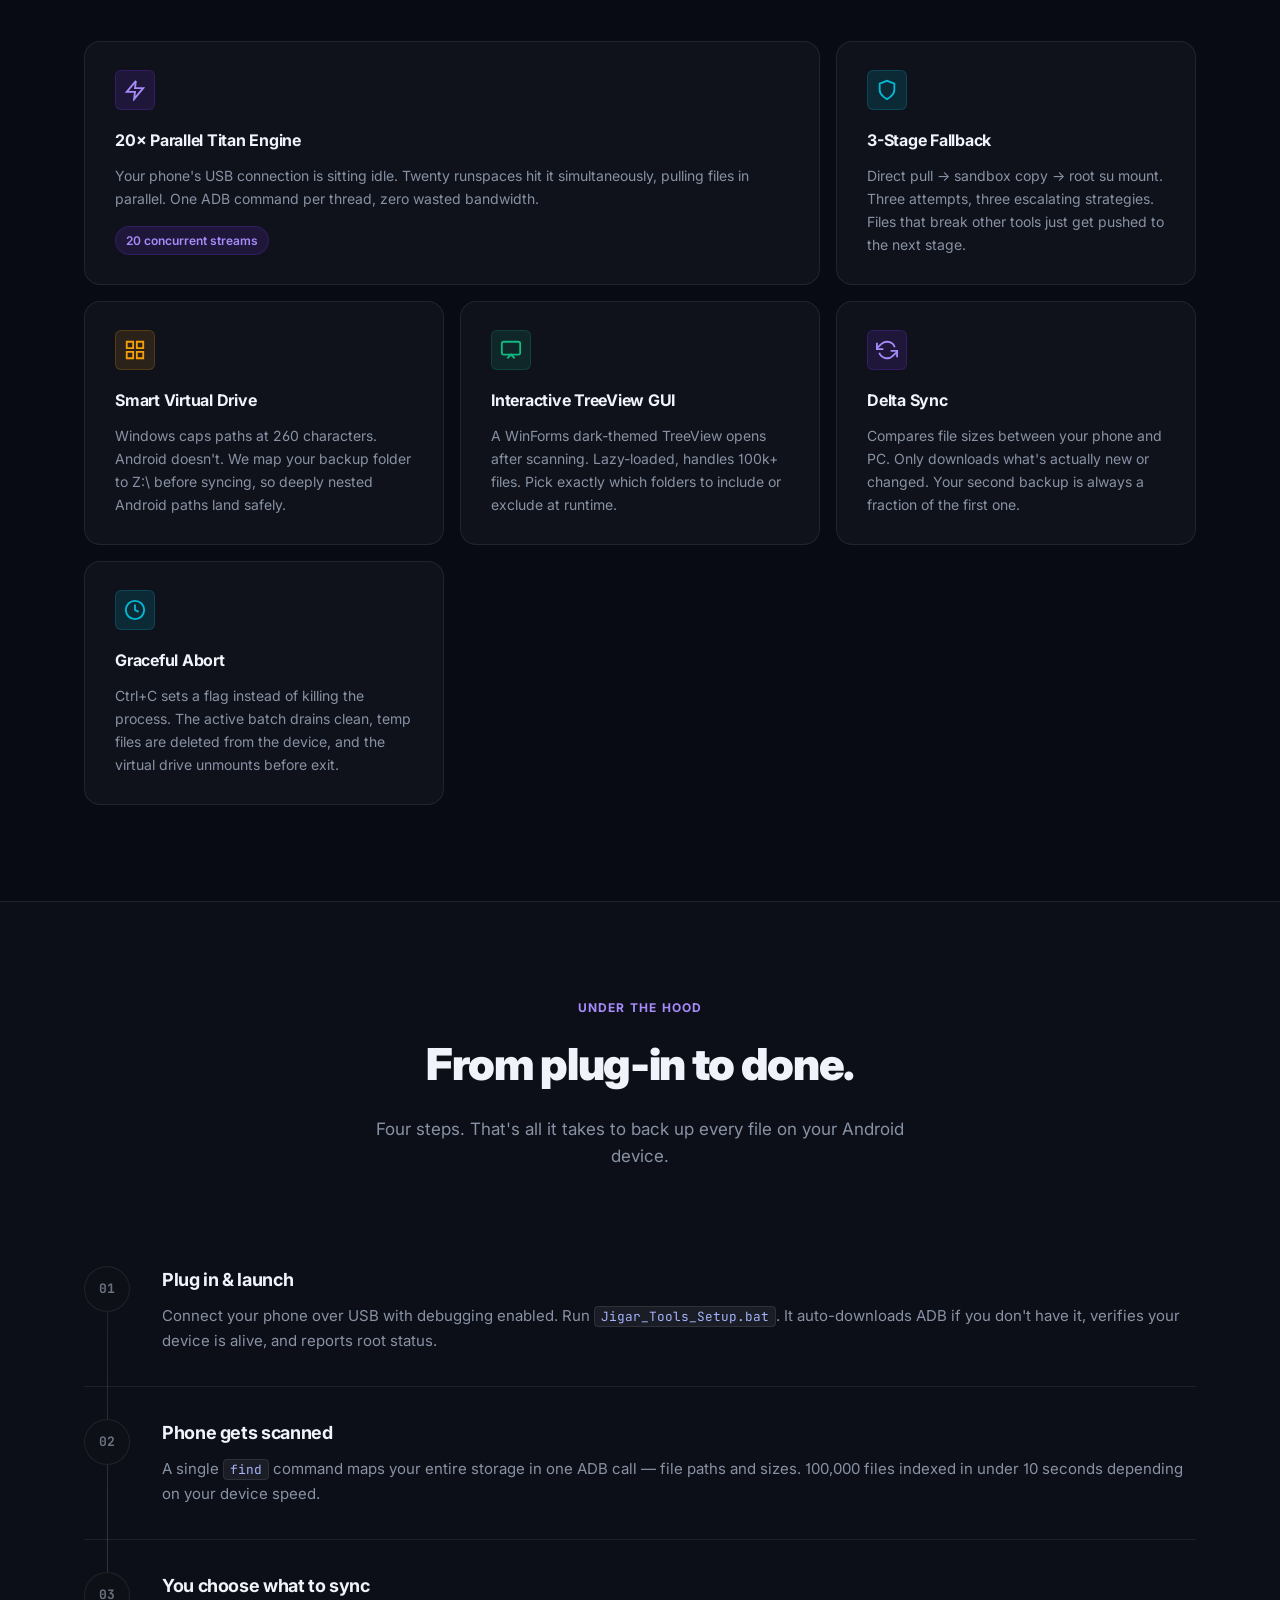
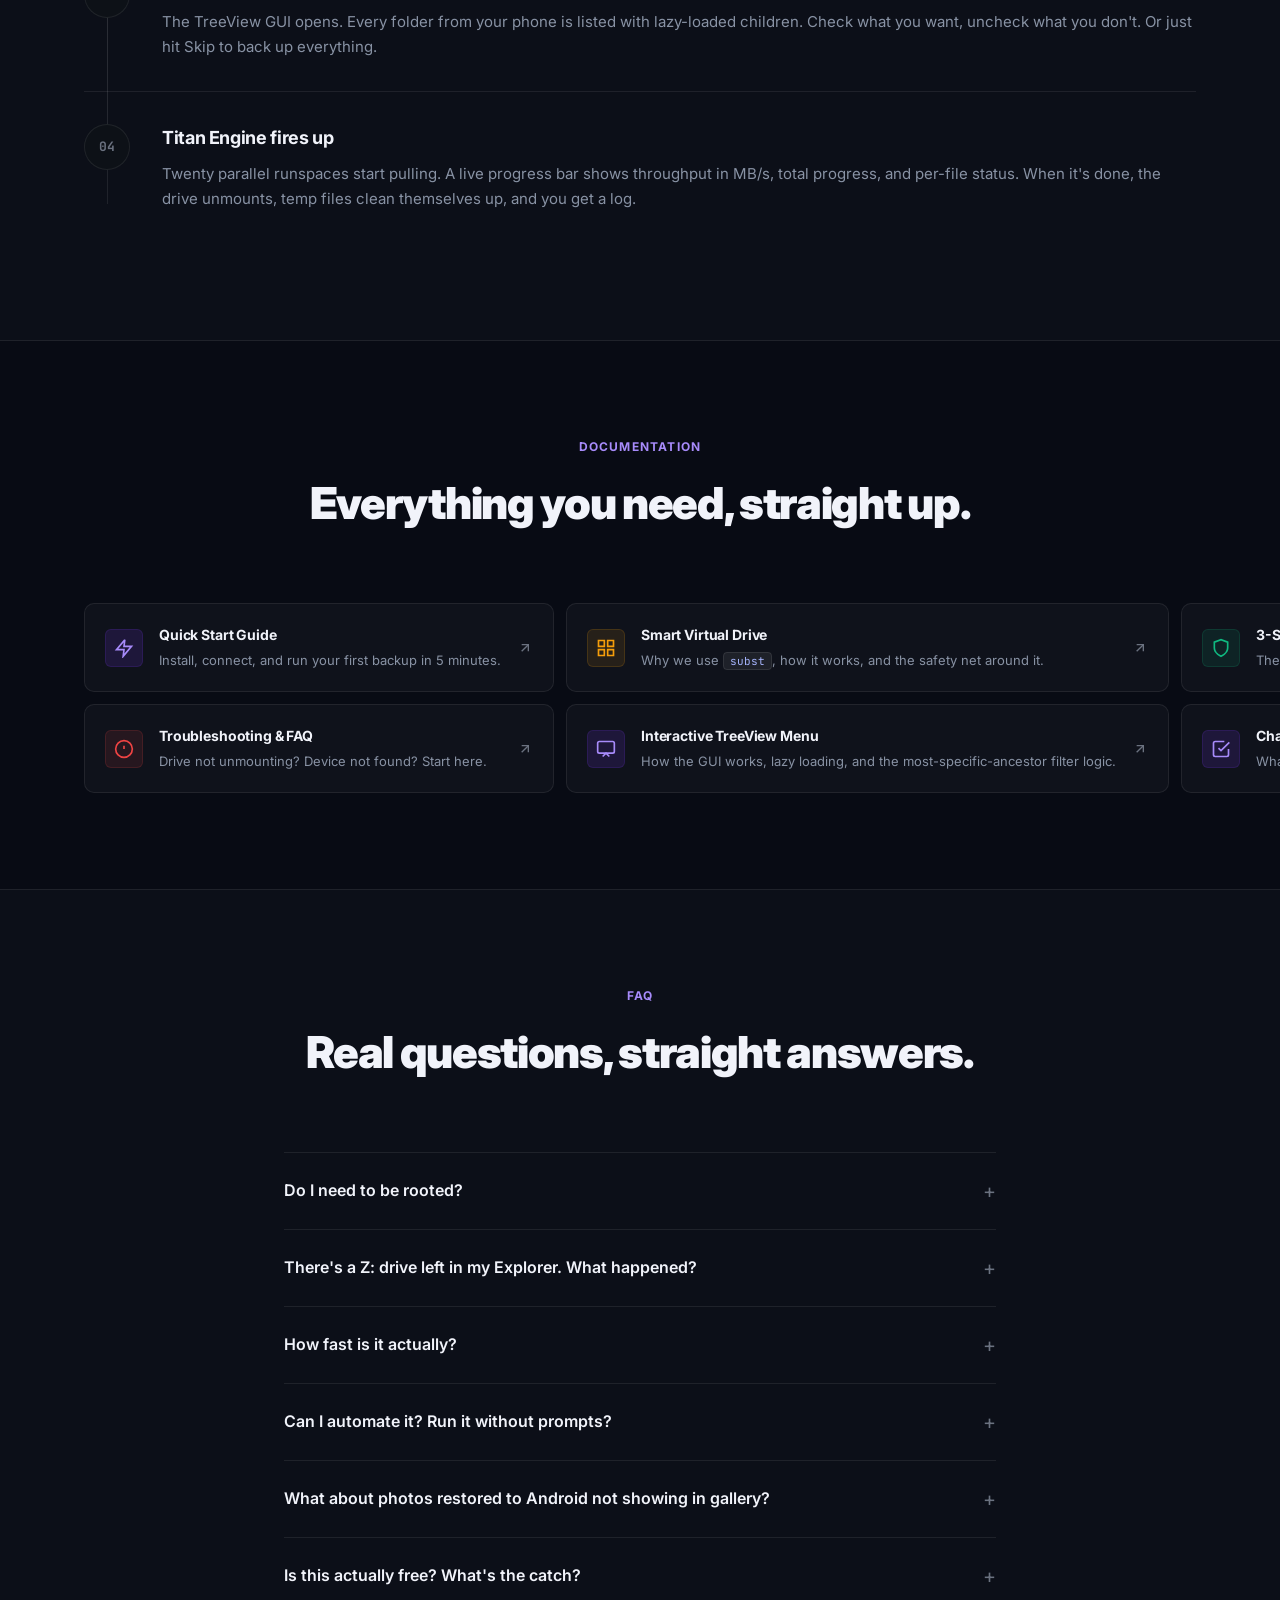
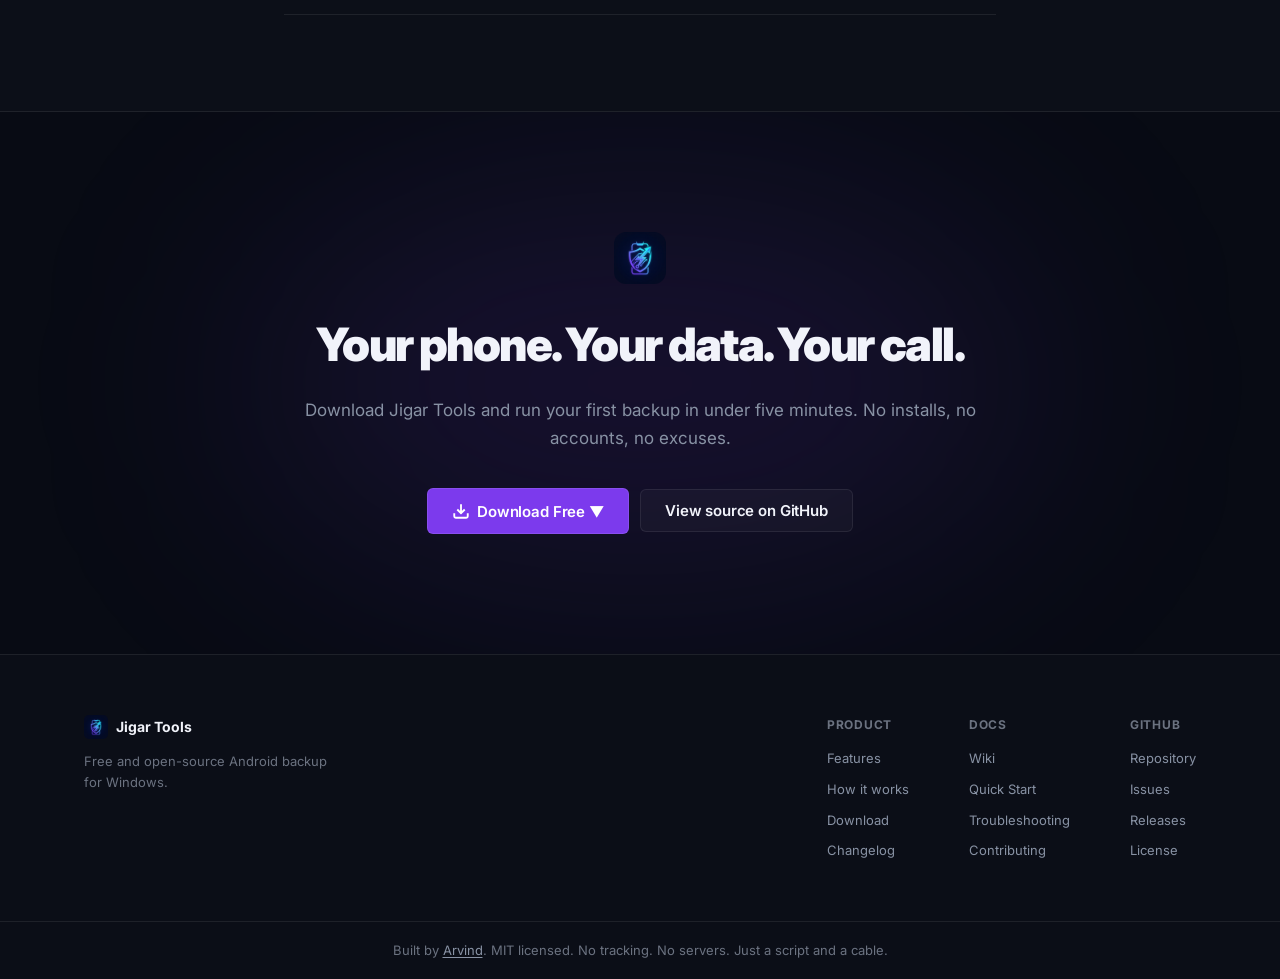
==== commit c8affc6c: "refactor: clean url for android page and update features" ====
--- a/docs/index.html
+++ b/docs/index.html
@@ -124,6 +124,7 @@
         <a href="#how-it-works" class="nav-link">How It Works</a>
         <a href="#docs" class="nav-link">Docs</a>
         <a href="#faq" class="nav-link">FAQ</a>
+        <a href="android/" class="nav-link" style="color: #7c3aed;">Android App</a>
         <a href="https://github.com/official-Arvind/jigar-tools" class="nav-link nav-link--gh" target="_blank" rel="noopener">
           <svg width="16" height="16" viewBox="0 0 24 24" fill="currentColor" aria-hidden="true"><path d="M12 0C5.37 0 0 5.37 0 12c0 5.3 3.44 9.8 8.2 11.39.6.11.82-.26.82-.58 0-.28-.01-1.03-.02-2.03-3.34.73-4.04-1.61-4.04-1.61-.55-1.39-1.34-1.76-1.34-1.76-1.09-.74.08-.73.08-.73 1.2.08 1.84 1.24 1.84 1.24 1.07 1.83 2.8 1.3 3.48.99.11-.78.42-1.3.76-1.6-2.67-.3-5.47-1.33-5.47-5.93 0-1.31.47-2.38 1.24-3.22-.12-.3-.54-1.52.12-3.18 0 0 1.01-.32 3.3 1.23a11.5 11.5 0 0 1 3-.4c1.02 0 2.04.14 3 .4 2.28-1.55 3.29-1.23 3.29-1.23.66 1.66.25 2.88.12 3.18.77.84 1.23 1.91 1.23 3.22 0 4.61-2.8 5.63-5.48 5.93.43.37.81 1.1.81 2.22 0 1.6-.01 2.9-.01 3.29 0 .32.21.7.82.58C20.56 21.8 24 17.3 24 12 24 5.37 18.63 0 12 0z"/></svg>
           GitHub
@@ -149,6 +150,7 @@
       <a href="#how-it-works" class="mobile-nav-link">How It Works</a>
       <a href="#docs" class="mobile-nav-link">Docs</a>
       <a href="#faq" class="mobile-nav-link">FAQ</a>
+      <a href="android/" class="mobile-nav-link" style="color: #7c3aed;">Android App</a>
       <a href="https://github.com/official-Arvind/jigar-tools" class="mobile-nav-link" target="_blank" rel="noopener">GitHub</a>
       <a href="donate.html" class="mobile-nav-link" style="color:#fbbf24;">❤️ Support the project</a>
       <a href="https://github.com/official-Arvind/jigar-tools/releases/download/v2.0-Gold/Jigar_Tools_2.0-Gold.zip" class="btn btn-sm w-full" target="_blank" rel="noopener">Download v2.0-Gold (Stable)</a>
